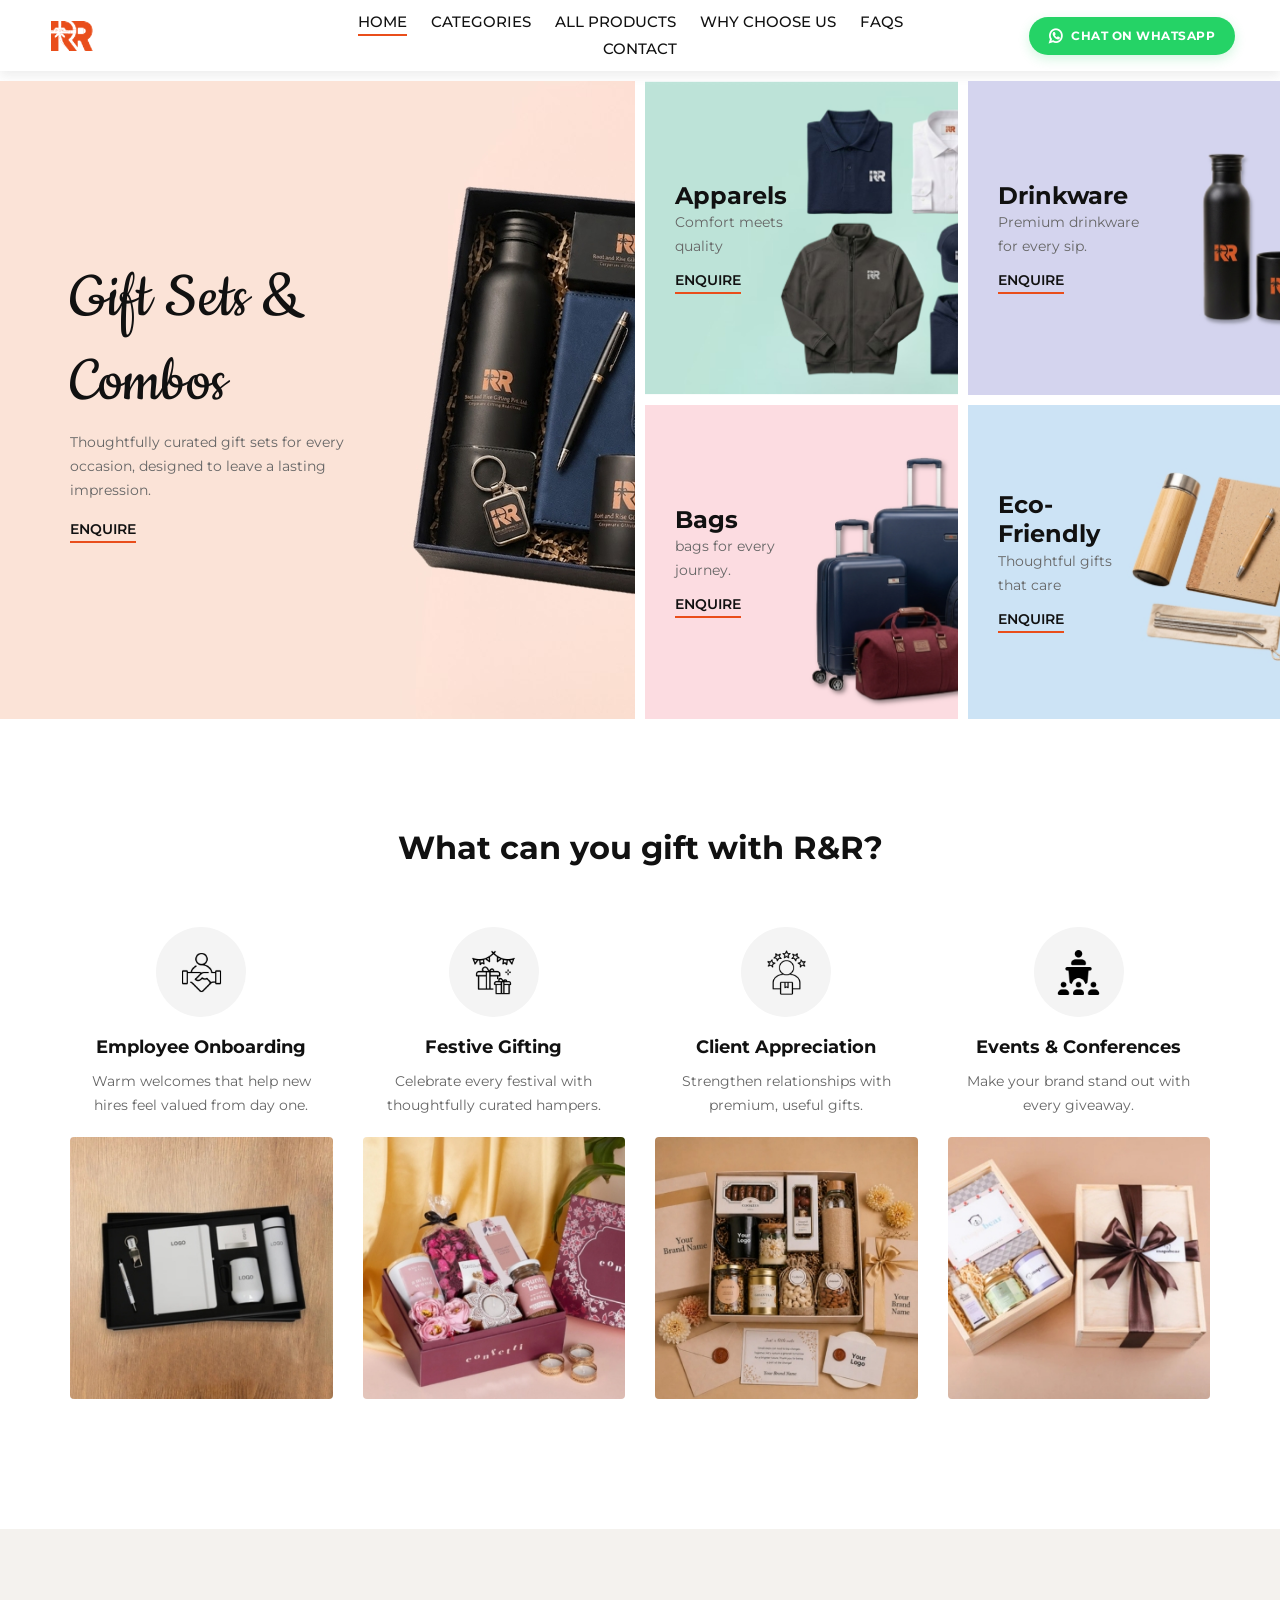
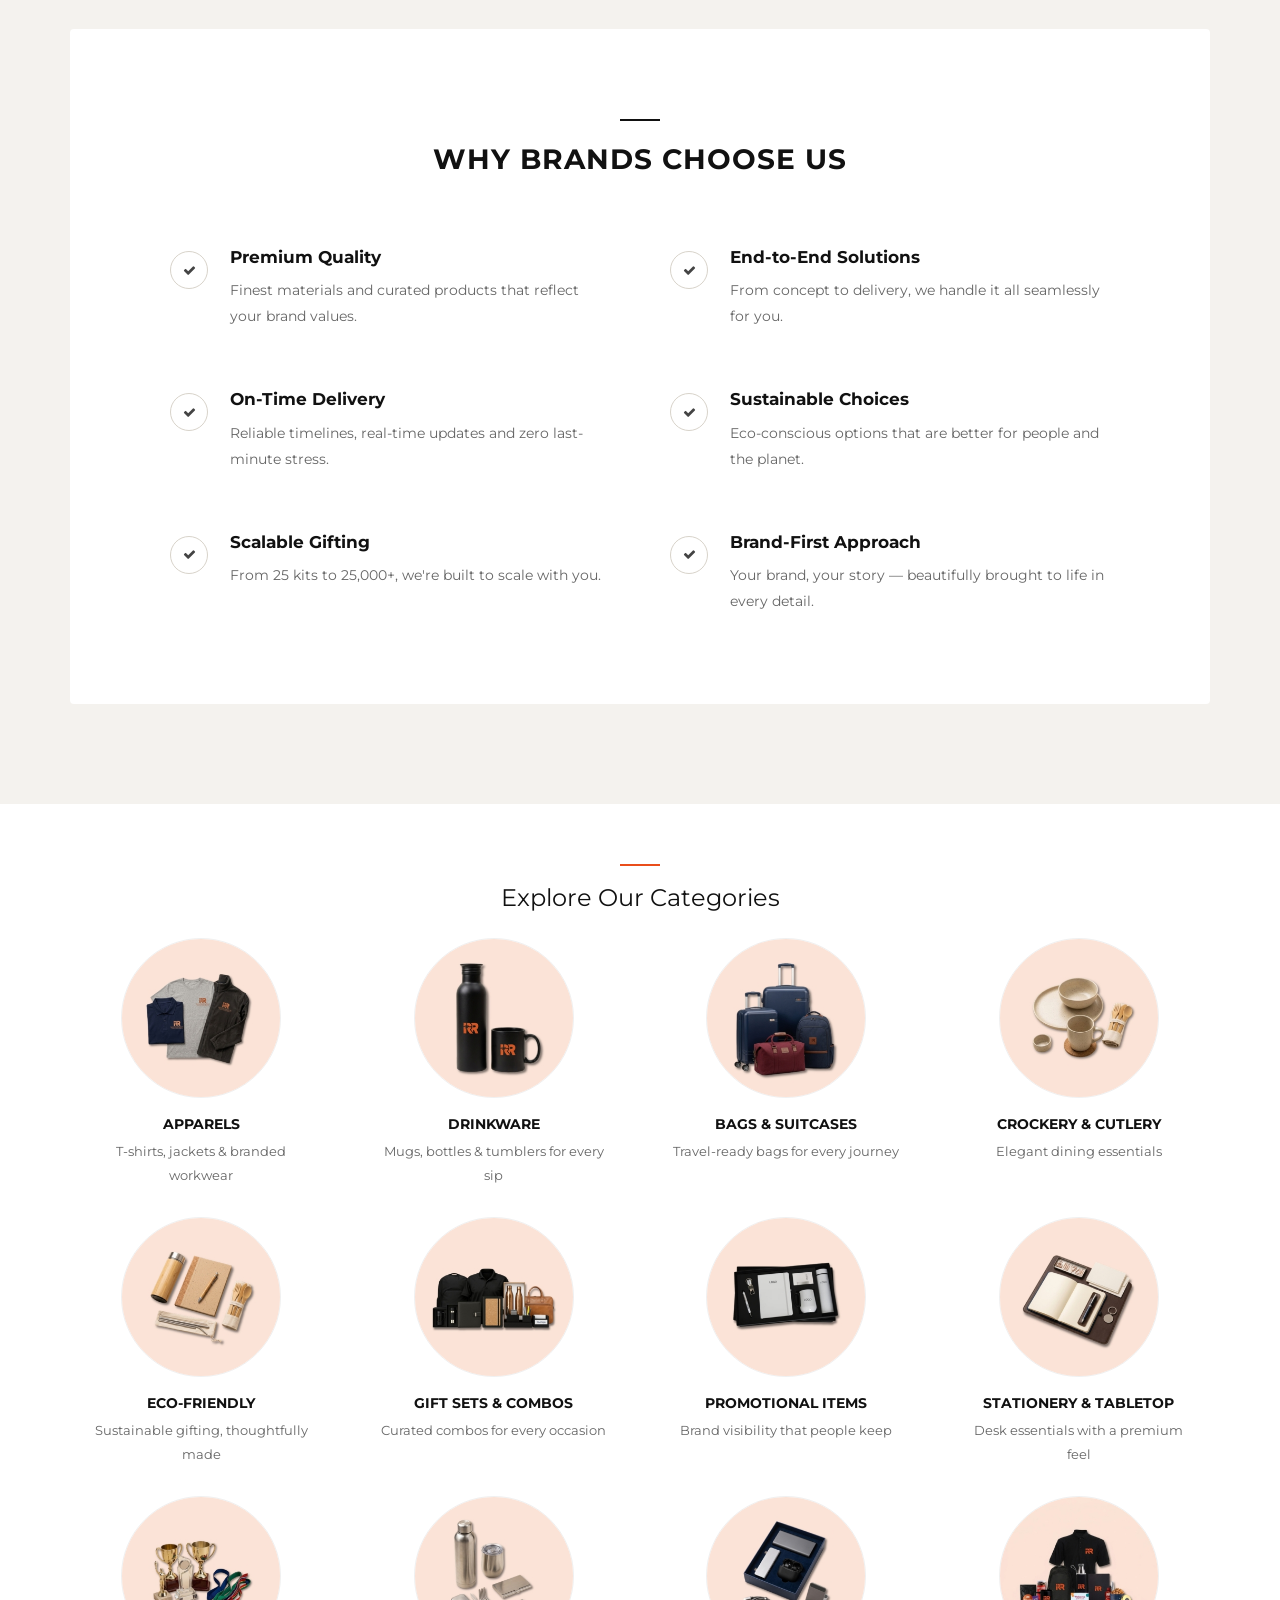
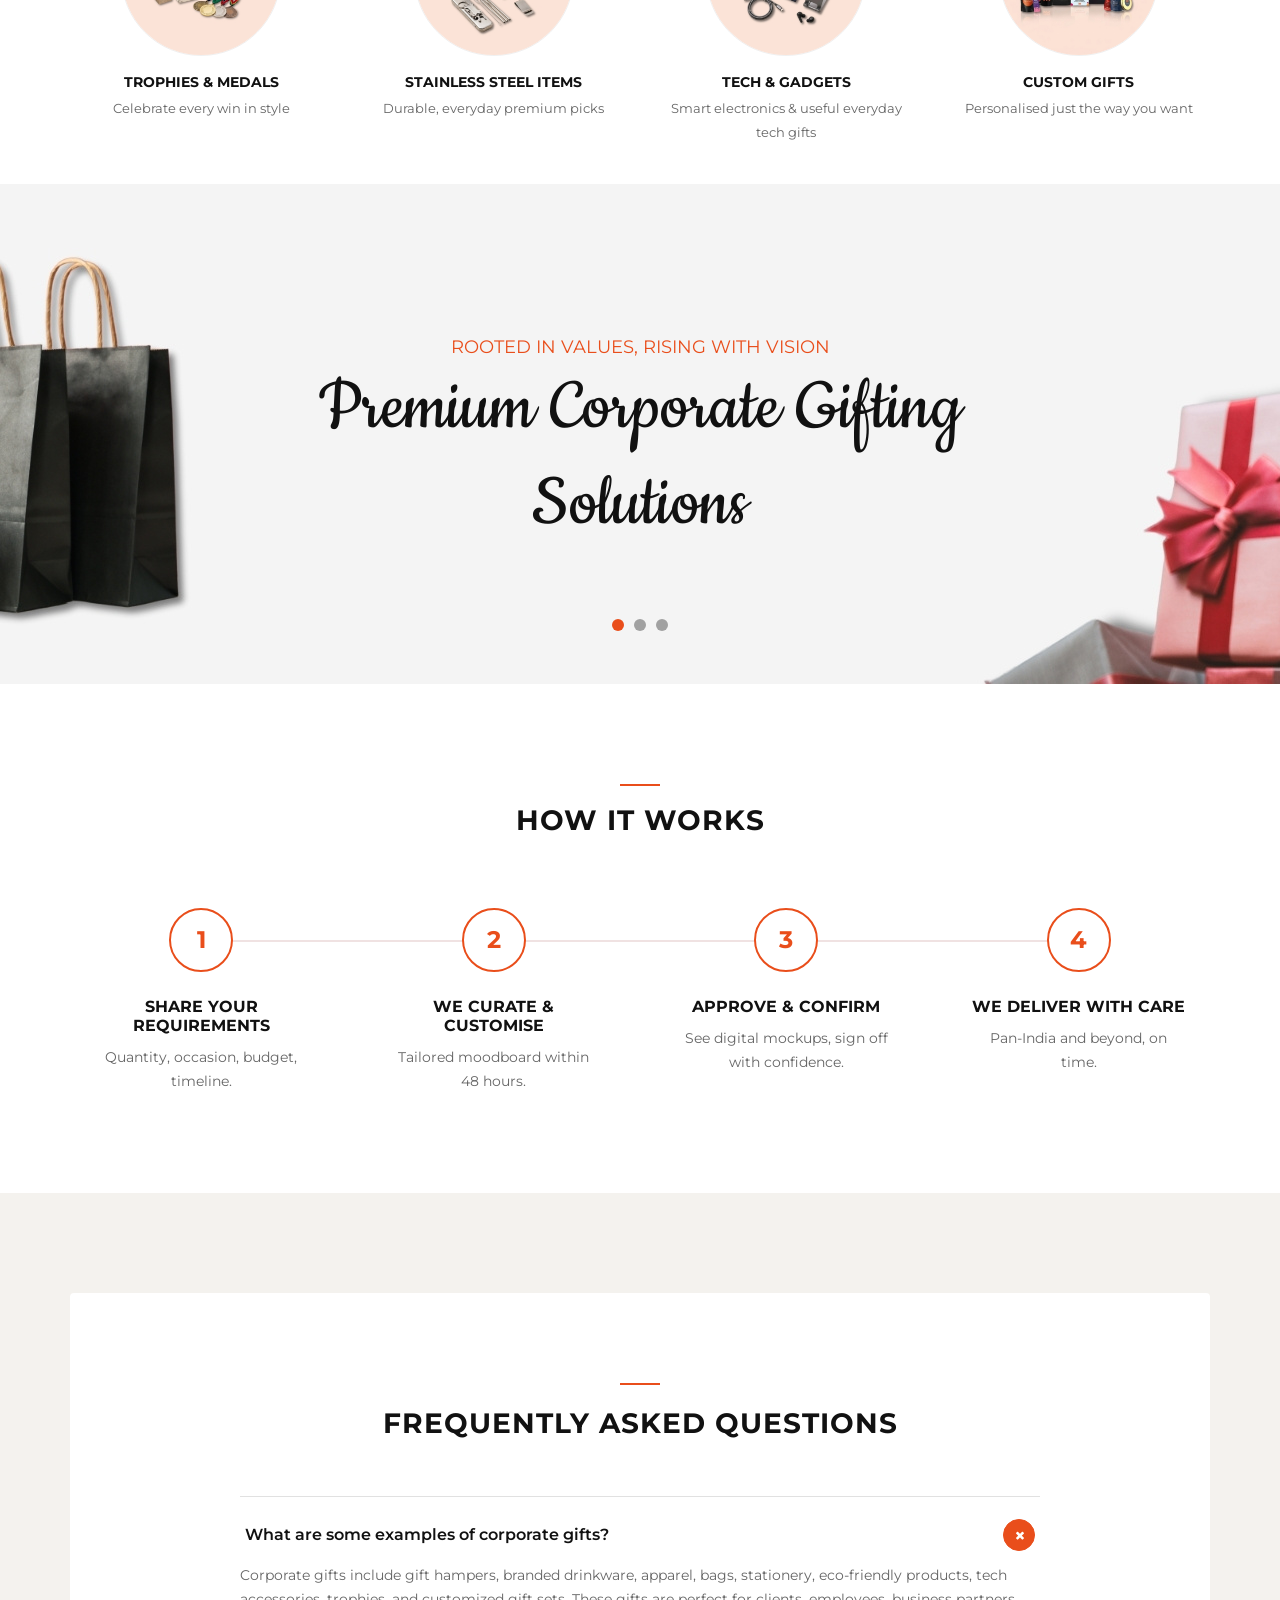
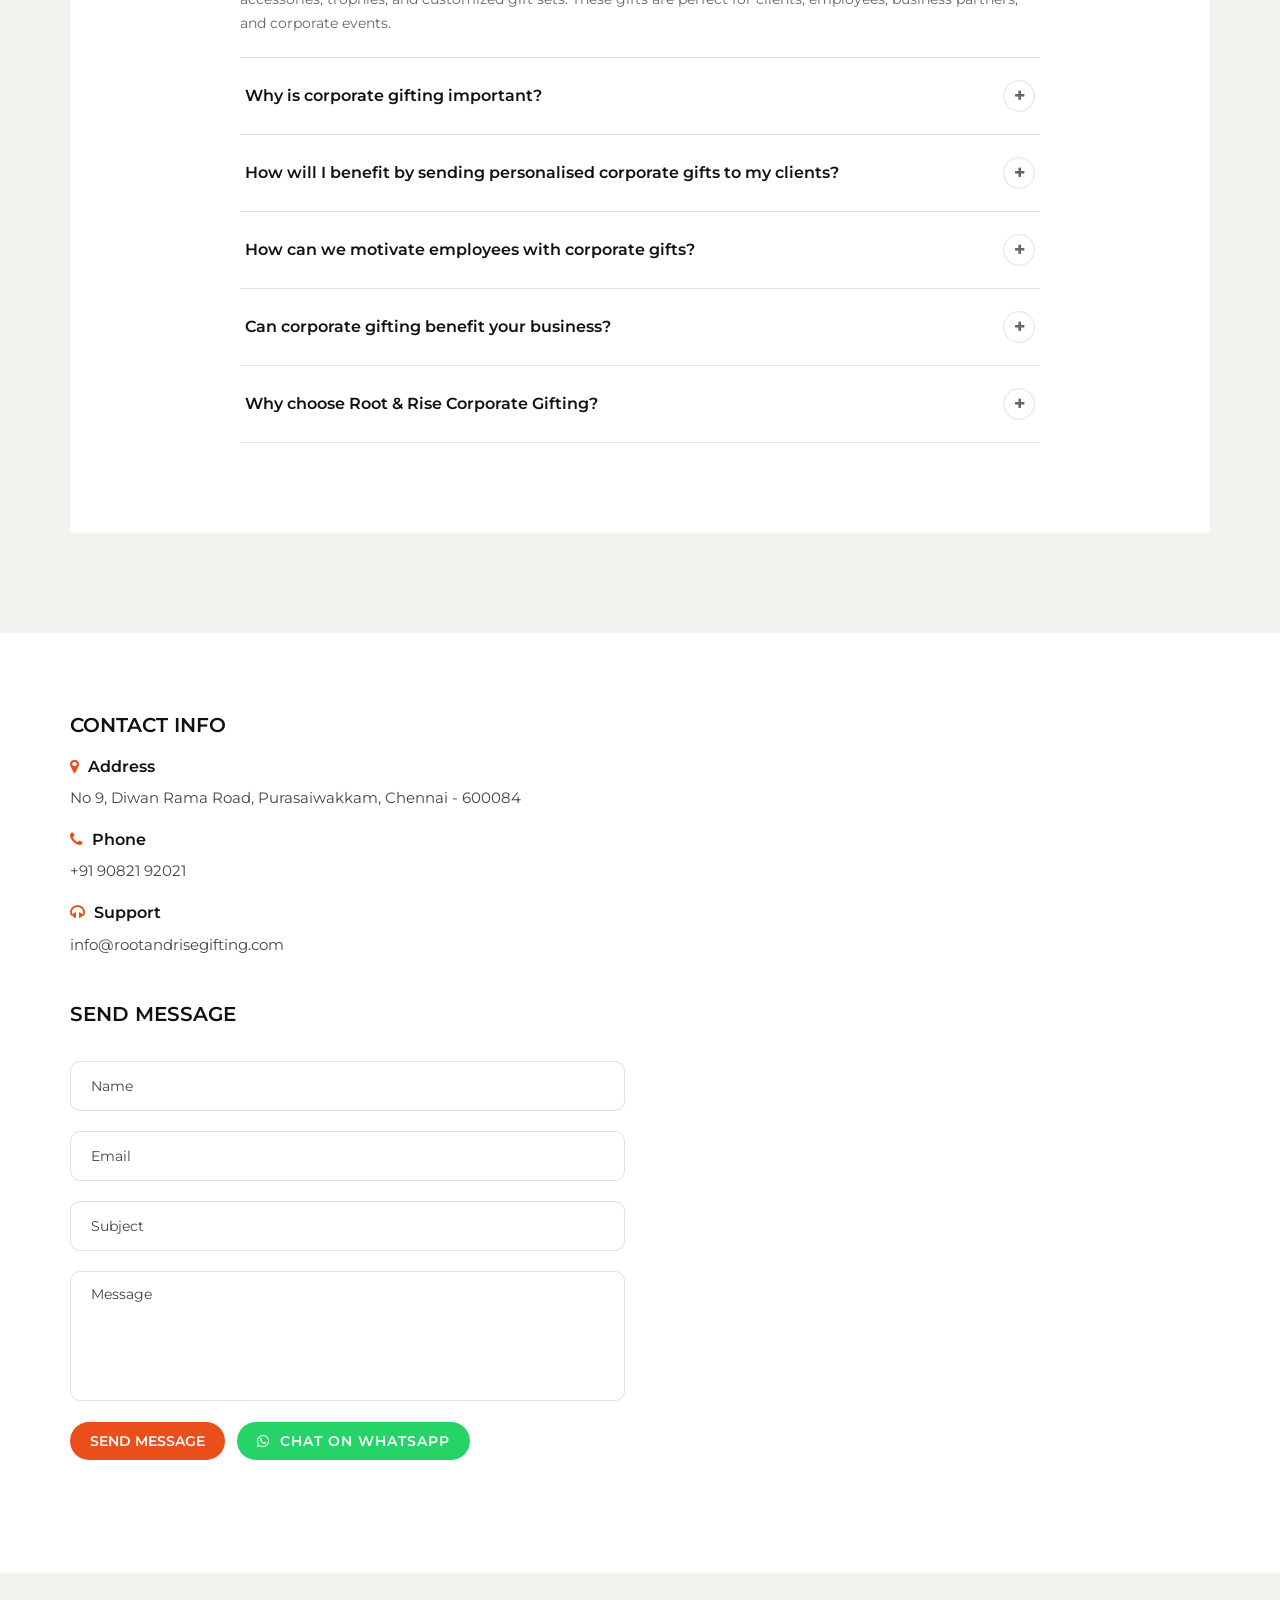
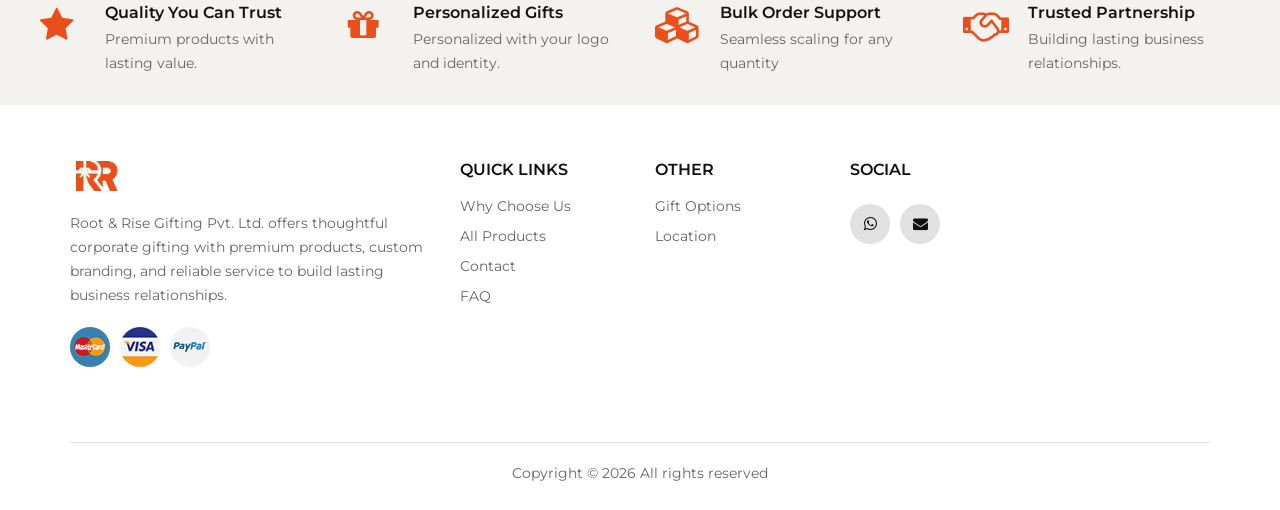
==== index.html @ a89e24e0 "Initialization" ====
<!DOCTYPE html>
<html lang="zxx">

<head>
    <meta charset="UTF-8">
    <meta name="description" content="Root & Rise Gifting offers premium corporate gifts in Chennai — custom apparel, drinkware, bags, gift sets, and eco-friendly gifting for employee onboarding, festive occasions, and client appreciation. Pan-India delivery.">
    <meta name="keywords" content="corporate gifting Chennai, corporate gifts India, custom branded gifts, employee onboarding kits, festive corporate hampers, bulk corporate gifts">
    <meta name="viewport" content="width=device-width, initial-scale=1.0">
    <meta http-equiv="X-UA-Compatible" content="ie=edge">
    <meta name="robots" content="index, follow">
    <link rel="canonical" href="https://www.rootandrisegifting.com/">
    <title>Root & Rise Gifting | Premium Corporate Gifting Solutions</title>

    <!-- Open Graph / Social sharing -->
    <meta property="og:title" content="Root & Rise Gifting | Premium Corporate Gifting Solutions">
    <meta property="og:description" content="Thoughtfully curated corporate gifts — apparel, drinkware, bags, gift sets & more. Rooted in Values, Rising With Vision.">
    <meta property="og:image" content="https://www.rootandrisegifting.com/img/banner/banner-1.jpg">
    <meta property="og:url" content="https://www.rootandrisegifting.com/">
    <meta property="og:type" content="website">

    <!-- Favicon -->
    <link rel="icon" href="/favicon.ico" sizes="any">
    <link rel="icon" type="image/png" sizes="32x32" href="img/favicon-32x32.png">
    <link rel="icon" type="image/png" sizes="16x16" href="img/favicon-16x16.png">
    <link rel="apple-touch-icon" sizes="180x180" href="img/apple-touch-icon.png">
    <link rel="icon" type="image/png" sizes="192x192" href="img/android-chrome-192x192.png">
    <link rel="icon" type="image/png" sizes="512x512" href="img/android-chrome-512x512.png">

    <!-- Google Font -->
    <link href="https://fonts.googleapis.com/css2?family=Cookie&display=swap" rel="stylesheet">
    <link href="https://fonts.googleapis.com/css2?family=Montserrat:wght@400;500;600;700;800;900&display=swap"
          rel="stylesheet">

    <!-- Css Styles -->
    <link rel="stylesheet" href="css/bootstrap.min.css" type="text/css">
    <link rel="stylesheet" href="css/font-awesome.min.css" type="text/css">
    <link rel="stylesheet" href="css/elegant-icons.css" type="text/css">
    <link rel="stylesheet" href="css/jquery-ui.min.css" type="text/css">
    <link rel="stylesheet" href="css/magnific-popup.css" type="text/css">
    <link rel="stylesheet" href="css/owl.carousel.min.css" type="text/css">
    <link rel="stylesheet" href="css/slicknav.min.css" type="text/css">
    <link rel="stylesheet" href="css/style.css" type="text/css">
</head>

<body>
    <!-- Page Preloder -->
    <div id="preloder">
        <div class="loader"></div>
    </div>

    <!-- Offcanvas Menu Begin -->
    <div class="offcanvas-menu-overlay"></div>
    <div class="offcanvas-menu-wrapper">
        <div class="offcanvas__close">+</div>
        <div class="offcanvas__logo">
            <a href="./index.html"><img src="img/logo.png" alt=""></a>
        </div>
        <div id="mobile-menu-wrap"></div>
    </div>
    <!-- Offcanvas Menu End -->
    <!-- Header Section Begin -->
    <header class="header">
        <div class="container-fluid">
            <!-- Added align-items-center to keep logo, menu, and button vertically balanced -->
            <div class="row align-items-center">

                <!-- 1. Logo Column -->
                <div class="col-xl-3 col-lg-2 col-md-4 col-6">
                    <div class="header__logo" style="padding: 20px 0;">
                        <a href="./index.html"><img src="img/logo.png" alt="Root & Rise Logo"></a>
                    </div>
                </div>

                <!-- 2. Navigation Menu Column -->
                <div class="col-xl-6 col-lg-7 d-none d-lg-block">
                    <nav class="header__menu" style="padding: 0; text-align: center;">
                        <ul>
                            <li class="active"><a href="./index.html">Home</a></li>
                            <li><a href="#categories">Categories</a></li>
                            <li><a href="./Products.html">All Products</a></li>
                            <li><a href="#why-choose">Why Choose Us</a></li>
                            <li><a href="#faq">FAQs</a></li>
                            <li><a href="#contact">Contact</a></li>
                        </ul>
                    </nav>
                </div>

                <!-- 3. WhatsApp Action Column (Hidden on mobile grid, managed by mobile framework styles) -->
                <div class="col-xl-3 col-lg-3 col-md-8 col-6 text-right d-none d-sm-block">
                    <div class="header__right__action">
                        <a href="https://wa.me/919082192021" target="_blank" class="header-wa-btn">
                            <i class="fa fa-whatsapp"></i> Chat on WhatsApp
                        </a>
                    </div>
                </div>

            </div>

            <!-- Mobile Menu Trigger Icon Toggle -->
            <div class="canvas__open" role="button" aria-label="Open menu" tabindex="0">
                <i class="fa fa-bars"></i>
            </div>
        </div>
    </header>
    <!-- Header Section End -->
    <!-- Categories Section Begin -->
    <section class="categories">
        <div class="container-fluid">
            <div class="row">
                <div class="col-lg-6 p-0">
                    <div class="categories__item categories__large__item set-bg"
                         data-setbg="img/categories/category-1.jpg">
                        <div class="categories__text">
                            <h1>Gift Sets & Combos</h1>
                            <p>Thoughtfully curated gift sets for every occasion, designed to leave a lasting impression.</p>
                            <a href="#contact">Enquire</a>
                        </div>
                    </div>
                </div>
                <div class="col-lg-6">
                    <div class="row">
                        <div class="col-lg-6 col-md-6 col-sm-6 p-0">
                            <div class="categories__item set-bg" data-setbg="img/categories/category-2.jpg">
                                <div class="categories__text">
                                    <h4>Apparels</h4>
                                    <p>Comfort meets quality</p>
                                    <a href="#contact">Enquire</a>
                                </div>
                            </div>
                        </div>
                        <div class="col-lg-6 col-md-6 col-sm-6 p-0">
                            <div class="categories__item set-bg" data-setbg="img/categories/category-3.jpg">
                                <div class="categories__text">
                                    <h4>Drinkware</h4>
                                    <p>Premium drinkware for every sip.</p>
                                    <a href="#contact">Enquire</a>
                                </div>
                            </div>
                        </div>
                        <div class="col-lg-6 col-md-6 col-sm-6 p-0">
                            <div class="categories__item set-bg" data-setbg="img/categories/category-4.jpg">
                                <div class="categories__text">
                                    <h4>Bags</h4>
                                    <p>bags for every journey.</p>
                                    <a href="#contact">Enquire</a>
                                </div>
                            </div>
                        </div>
                        <div class="col-lg-6 col-md-6 col-sm-6 p-0">
                            <div class="categories__item set-bg" data-setbg="img/categories/category-5.jpg">
                                <div class="categories__text">
                                    <h4>Eco-Friendly</h4>
                                    <p>Thoughtful gifts that care</p>
                                    <a href="#contact">Enquire</a>
                                </div>
                            </div>
                        </div>
                    </div>
                </div>
            </div>
        </div>
    </section>
    <!-- Categories Section End -->
    <!-- Gift Options Section Begin -->
    <section class="gift-options spad" id="gift-option">
        <div class="container">
            <div class="row">
                <div class="col-lg-12 text-center">
                    <div class="section-title-center">
                        <h2>What can you gift with R&R?</h2>
                    </div>
                </div>
            </div>
            <div class="row">
                <div class="col-lg-3 col-md-6 col-sm-6">
                    <div class="gift-options__item">
                        <div class="gift-options__icon">
                            <img src="img/icons/onboarding.png" alt="">
                        </div>
                        <h5>Employee Onboarding</h5>
                        <p>Warm welcomes that help new hires feel valued from day one.</p>
                        <div class="gift-options__pic">
                            <img src="img/gift-options/onboarding.jpg" alt="">
                        </div>
                    </div>
                </div>
                <div class="col-lg-3 col-md-6 col-sm-6">
                    <div class="gift-options__item">
                        <div class="gift-options__icon">
                            <img src="img/icons/festive.png" alt="">
                        </div>
                        <h5>Festive Gifting</h5>
                        <p>Celebrate every festival with thoughtfully curated hampers.</p>
                        <div class="gift-options__pic">
                            <img src="img/gift-options/festive.jpg" alt="">
                        </div>
                    </div>
                </div>
                <div class="col-lg-3 col-md-6 col-sm-6">
                    <div class="gift-options__item">
                        <div class="gift-options__icon">
                            <img src="img/icons/client.png" alt="">
                        </div>
                        <h5>Client Appreciation</h5>
                        <p>Strengthen relationships with premium, useful gifts.</p>
                        <div class="gift-options__pic">
                            <img src="img/gift-options/client.jpg" alt="">
                        </div>
                    </div>
                </div>
                <div class="col-lg-3 col-md-6 col-sm-6">
                    <div class="gift-options__item">
                        <div class="gift-options__icon">
                            <img src="img/icons/events.png" alt="">
                        </div>
                        <h5>Events & Conferences</h5>
                        <p>Make your brand stand out with every giveaway.</p>
                        <div class="gift-options__pic">
                            <img src="img/gift-options/events.jpg" alt="">
                        </div>
                    </div>
                </div>
            </div>
        </div>
    </section>
    <!-- Gift Options Section End -->
    <!-- Why Choose Us Section Begin -->
    <section class="why-choose spad" id="why-choose">
        <div class="container">
            <div class="why-choose__card">
                <div class="why-choose__title">
                    <span class="why-choose__line"></span>
                    <h4>Why Brands Choose Us</h4>
                </div>
                <div class="row">
                    <div class="col-lg-6">
                        <div class="why-choose__item">
                            <span class="why-choose__check"><i class="fa fa-check"></i></span>
                            <div class="why-choose__text">
                                <h6>Premium Quality</h6>
                                <p>Finest materials and curated products that reflect your brand values.</p>
                            </div>
                        </div>
                        <div class="why-choose__item">
                            <span class="why-choose__check"><i class="fa fa-check"></i></span>
                            <div class="why-choose__text">
                                <h6>On-Time Delivery</h6>
                                <p>Reliable timelines, real-time updates and zero last-minute stress.</p>
                            </div>
                        </div>
                        <div class="why-choose__item">
                            <span class="why-choose__check"><i class="fa fa-check"></i></span>
                            <div class="why-choose__text">
                                <h6>Scalable Gifting</h6>
                                <p>From 25 kits to 25,000+, we're built to scale with you.</p>
                            </div>
                        </div>
                    </div>
                    <div class="col-lg-6">
                        <div class="why-choose__item">
                            <span class="why-choose__check"><i class="fa fa-check"></i></span>
                            <div class="why-choose__text">
                                <h6>End-to-End Solutions</h6>
                                <p>From concept to delivery, we handle it all seamlessly for you.</p>
                            </div>
                        </div>
                        <div class="why-choose__item">
                            <span class="why-choose__check"><i class="fa fa-check"></i></span>
                            <div class="why-choose__text">
                                <h6>Sustainable Choices</h6>
                                <p>Eco-conscious options that are better for people and the planet.</p>
                            </div>
                        </div>
                        <div class="why-choose__item">
                            <span class="why-choose__check"><i class="fa fa-check"></i></span>
                            <div class="why-choose__text">
                                <h6>Brand-First Approach</h6>
                                <p>Your brand, your story — beautifully brought to life in every detail.</p>
                            </div>
                        </div>
                    </div>
                </div>
            </div>
        </div>
    </section>
    <!-- Why Choose Us Section End -->
    <!-- Product Categories Section Begin -->
    <section class="product-categories spad" id="categories">
        <div class="container">
            <div class="row">
                <div class="col-lg-12 text-center">
                    <div class="section-title-center">
                        <span class="how-it-works__line"></span>
                        <h4>Explore Our Categories</h4>
                    </div>
                </div>
            </div>
            <div class="row">
                <div class="col-lg-3 col-md-4 col-sm-6">
                    <a href="./Products.html?filter=apparel" class="product-categories__link">
                        <div class="product-categories__item">
                            <div class="product-categories__pic">
                                <img src="img/categories/apparels.jpg" alt="Apparels">
                            </div>
                            <h6>Apparels</h6>
                            <p>T-shirts, jackets & branded workwear</p>
                        </div>
                    </a>
                </div>
                <div class="col-lg-3 col-md-4 col-sm-6">
                    <a href="./Products.html?filter=drinkware" class="product-categories__link">
                        <div class="product-categories__item">
                            <div class="product-categories__pic">
                                <img src="img/categories/drinkware.jpg" alt="Drinkware">
                            </div>
                            <h6>Drinkware</h6>
                            <p>Mugs, bottles & tumblers for every sip</p>
                        </div>
                    </a>
                </div>
                <div class="col-lg-3 col-md-4 col-sm-6">
                    <a href="./Products.html?filter=bags" class="product-categories__link">
                        <div class="product-categories__item">
                            <div class="product-categories__pic">
                                <img src="img/categories/bags.jpg" alt="Bags & Suitcases">
                            </div>
                            <h6>Bags & Suitcases</h6>
                            <p>Travel-ready bags for every journey</p>
                        </div>
                    </a>
                </div>
                <div class="col-lg-3 col-md-4 col-sm-6">
                    <a href="./Products.html?filter=crockery" class="product-categories__link">
                        <div class="product-categories__item">
                            <div class="product-categories__pic">
                                <img src="img/categories/crockery.jpg" alt="Crockery & Cutlery">
                            </div>
                            <h6>Crockery & Cutlery</h6>
                            <p>Elegant dining essentials</p>
                        </div>
                    </a>
                </div>
                <div class="col-lg-3 col-md-4 col-sm-6">
                    <a href="./Products.html?filter=eco" class="product-categories__link">
                        <div class="product-categories__item">
                            <div class="product-categories__pic">
                                <img src="img/categories/eco-friendly.jpg" alt="Eco-Friendly">
                            </div>
                            <h6>Eco-Friendly</h6>
                            <p>Sustainable gifting, thoughtfully made</p>
                        </div>
                    </a>
                </div>
                <div class="col-lg-3 col-md-4 col-sm-6">
                    <a href="./Products.html?filter=giftsets" class="product-categories__link">
                        <div class="product-categories__item">
                            <div class="product-categories__pic">
                                <img src="img/categories/gift-sets.jpg" alt="Gift Sets & Combos">
                            </div>
                            <h6>Gift Sets & Combos</h6>
                            <p>Curated combos for every occasion</p>
                        </div>
                    </a>
                </div>
                <div class="col-lg-3 col-md-4 col-sm-6">
                    <a href="./Products.html?filter=promotional" class="product-categories__link">
                        <div class="product-categories__item">
                            <div class="product-categories__pic">
                                <img src="img/categories/promotional.jpg" alt="Promotional Items">
                            </div>
                            <h6>Promotional Items</h6>
                            <p>Brand visibility that people keep</p>
                        </div>
                    </a>
                </div>
                <div class="col-lg-3 col-md-4 col-sm-6">
                    <a href="./Products.html?filter=book-file" class="product-categories__link">
                        <div class="product-categories__item">
                            <div class="product-categories__pic">
                                <img src="img/categories/stationery.jpg" alt="Stationery & Tabletop">
                            </div>
                            <h6>Stationery & Tabletop</h6>
                            <p>Desk essentials with a premium feel</p>
                        </div>
                    </a>
                </div>
                <div class="col-lg-3 col-md-4 col-sm-6">
                    <a href="./Products.html?filter=trophies" class="product-categories__link">
                        <div class="product-categories__item">
                            <div class="product-categories__pic">
                                <img src="img/categories/trophies.jpg" alt="Trophies & Medals">
                            </div>
                            <h6>Trophies & Medals</h6>
                            <p>Celebrate every win in style</p>
                        </div>
                    </a>
                </div>
                <div class="col-lg-3 col-md-4 col-sm-6">
                    <a href="./Products.html?filter=steel" class="product-categories__link">
                        <div class="product-categories__item">
                            <div class="product-categories__pic">
                                <img src="img/categories/steel.jpg" alt="Stainless Steel Items">
                            </div>
                            <h6>Stainless Steel Items</h6>
                            <p>Durable, everyday premium picks</p>
                        </div>
                    </a>
                </div>
                <div class="col-lg-3 col-md-4 col-sm-6">
                    <a href="./Products.html?filter=tech" class="product-categories__link">
                        <div class="product-categories__item">
                            <div class="product-categories__pic">
                                <img src="img/categories/gadgets.jpg" alt="Tech & Gadgets">
                            </div>
                            <h6>Tech & Gadgets</h6>
                            <p>Smart electronics & useful everyday tech gifts</p>
                        </div>
                    </a>
                </div>
                <div class="col-lg-3 col-md-4 col-sm-6">
                    <a href="./Products.html" class="product-categories__link">
                        <div class="product-categories__item">
                            <div class="product-categories__pic">
                                <img src="img/categories/custom.jpg" alt="Custom Gifts">
                            </div>
                            <h6>Custom Gifts</h6>
                            <p>Personalised just the way you want</p>
                        </div>
                    </a>
                </div>
            </div>
        </div>
    </section>
    <!-- Product Categories Section End -->
    <!-- Banner Section Begin -->
    <section class="banner set-bg" data-setbg="img/banner/banner-1.jpg">
        <div class="container">
            <div class="row">
                <div class="col-xl-7 col-lg-8 m-auto">
                    <div class="banner__slider owl-carousel">
                        <div class="banner__item">
                            <div class="banner__text">
                                <span>Rooted in Values, Rising With Vision</span>
                                <h1>Premium Corporate Gifting Solutions</h1>

                            </div>
                        </div>
                        <div class="banner__item">
                            <div class="banner__text">
                                <span>Thoughtful Gifts. Lasting Impressions.</span>
                                <h1>Curated Gifts for Clients & Teams</h1>

                            </div>
                        </div>
                        <div class="banner__item">
                            <div class="banner__text">
                                <span>Personalised for Your Brand</span>
                                <h1>Custom Gifts That Speak Your Identity</h1>

                            </div>
                        </div>
                    </div>
                </div>
            </div>
        </div>
    </section>
    <!-- Banner Section End -->
    <!-- How It Works Section Begin -->
    <section class="how-it-works spad">
        <div class="container">
            <div class="row">
                <div class="col-lg-12 text-center">
                    <div class="section-title-center">
                        <span class="how-it-works__line"></span>
                        <h4>How It Works</h4>
                    </div>
                </div>
            </div>
            <div class="row how-it-works__row">
                <div class="col-lg-3 col-md-6 col-sm-6">
                    <div class="how-it-works__item">
                        <div class="how-it-works__number">1</div>
                        <h6>Share your requirements</h6>
                        <p>Quantity, occasion, budget, timeline.</p>
                    </div>
                </div>
                <div class="col-lg-3 col-md-6 col-sm-6">
                    <div class="how-it-works__item">
                        <div class="how-it-works__number">2</div>
                        <h6>We curate & customise</h6>
                        <p>Tailored moodboard within 48 hours.</p>
                    </div>
                </div>
                <div class="col-lg-3 col-md-6 col-sm-6">
                    <div class="how-it-works__item">
                        <div class="how-it-works__number">3</div>
                        <h6>Approve & confirm</h6>
                        <p>See digital mockups, sign off with confidence.</p>
                    </div>
                </div>
                <div class="col-lg-3 col-md-6 col-sm-6">
                    <div class="how-it-works__item">
                        <div class="how-it-works__number">4</div>
                        <h6>We deliver with care</h6>
                        <p>Pan-India and beyond, on time.</p>
                    </div>
                </div>
            </div>
        </div>
    </section>
    <!-- How It Works Section End -->
    <!-- FAQ Section Begin -->
    <section class="faq spad" id="faq">
        <div class="container">
            <div class="faq__card">
                <div class="faq__title">
                    <span class="faq__line"></span>
                    <h4>Frequently Asked Questions</h4>
                </div>
                <div class="faq__accordion">
                    <div class="faq__item active">
                        <div class="faq__question">
                            <h6>What are some examples of corporate gifts?</h6>
                            <span class="faq__icon"><i class="fa fa-plus"></i></span>
                        </div>
                        <div class="faq__answer">
                            <p>Corporate gifts include gift hampers, branded drinkware, apparel, bags, stationery, eco-friendly products, tech accessories, trophies, and customized gift sets. These gifts are perfect for clients, employees, business partners, and corporate events.</p>
                        </div>
                    </div>
                    <div class="faq__item">
                        <div class="faq__question">
                            <h6>Why is corporate gifting important?</h6>
                            <span class="faq__icon"><i class="fa fa-plus"></i></span>
                        </div>
                        <div class="faq__answer">
                            <p>Corporate gifting is a thoughtful way to express appreciation, strengthen business relationships, and leave a lasting impression. It helps build trust, improve brand recognition, and celebrate important milestones.</p>
                        </div>
                    </div>
                    <div class="faq__item">
                        <div class="faq__question">
                            <h6>How will I benefit by sending personalised corporate gifts to my clients?</h6>
                            <span class="faq__icon"><i class="fa fa-plus"></i></span>
                        </div>
                        <div class="faq__answer">
                            <p>Personalised corporate gifts make clients feel valued while showcasing your brand in a meaningful way. They enhance customer loyalty, improve brand recall, and help create long-term business relationships.</p>
                        </div>
                    </div>
                    <div class="faq__item">
                        <div class="faq__question">
                            <h6>How can we motivate employees with corporate gifts?</h6>
                            <span class="faq__icon"><i class="fa fa-plus"></i></span>
                        </div>
                        <div class="faq__answer">
                            <p>Recognizing employees with thoughtful gifts boosts morale, encourages motivation, and creates a positive workplace culture. Whether celebrating achievements, work anniversaries, or festivals, meaningful gifts show genuine appreciation.</p>
                        </div>
                    </div>
                    <div class="faq__item">
                        <div class="faq__question">
                            <h6>Can corporate gifting benefit your business?</h6>
                            <span class="faq__icon"><i class="fa fa-plus"></i></span>
                        </div>
                        <div class="faq__answer">
                            <p>Yes. Corporate gifting helps strengthen client relationships, increase brand visibility, improve employee engagement, and create memorable experiences that contribute to long-term business growth.</p>
                        </div>
                    </div>
                    <div class="faq__item">
                        <div class="faq__question">
                            <h6>Why choose Root & Rise Corporate Gifting?</h6>
                            <span class="faq__icon"><i class="fa fa-plus"></i></span>
                        </div>
                        <div class="faq__answer">
                            <p>At Root and Rise Gifting Private Limited, we combine quality products, thoughtful curation, and personalized branding to create gifts that truly represent your business. Guided by our philosophy, "Rooted in Values, Rising With Vision," we deliver gifting solutions that help you build meaningful and lasting relationships.</p>
                        </div>
                    </div>
                </div>
            </div>
        </div>
    </section>
    <!-- FAQ Section End -->
    <!-- Contact Section Begin -->
    <section class="contact spad" id="contact">
        <div class="container">
            <div class="row">
                <div class="col-lg-6 col-md-6">
                    <div class="contact__content">
                        <div class="contact__address">
                            <h5>Contact info</h5>
                            <ul>
                                <li>
                                    <h6><i class="fa fa-map-marker"></i> Address</h6>
                                    <p><a href="https://maps.app.goo.gl/8VSu78QXhTKpas9A6" target="_blank" rel="noopener">No 9, Diwan Rama Road, Purasaiwakkam, Chennai - 600084</a></p>
                                </li>
                                <li>
                                    <h6><i class="fa fa-phone"></i> Phone</h6>
                                    <p><span><a href="tel:+919082192021">+91 90821 92021</a></span></p>
                                </li>
                                <li>
                                    <h6><i class="fa fa-headphones"></i> Support</h6>
                                    <p><a href="mailto:info@rootandrisegifting.com">info@rootandrisegifting.com</a></p>
                                </li>
                            </ul>
                        </div>
                        <div class="contact__form">
                            <h5>SEND MESSAGE</h5>
                            <form action="#">
                                <input type="text" id="rr_name" name="name" placeholder="Name">
                                <input type="text" id="rr_email" name="email" placeholder="Email">
                                <input type="text" id="rr_subject" name="subject" placeholder="Subject">
                                <textarea id="rr_message" name="message" placeholder="Message"></textarea>

                                <div class="rr-contact-btn-row">
                                    <button type="submit" class="site-btn" id="rrSendMessage">
                                        Send Message
                                    </button>

                                    <!-- NOTE: change data-whatsapp-number if you ever need a different number -->
                                    <button class="whatsapp-btn" type="button" id="rrWhatsApp"
                                            data-whatsapp-number="919082192021" aria-label="Chat on Whatsapp">
                                        <i class="fa fa-whatsapp"></i> Chat on WhatsApp
                                    </button>
                                </div>

                                <!-- Fallback/SEO: shown only if JS is disabled -->
                                <a id="rrWaFallback" class="d-none" href="https://wa.me/919082192021?text=Hello%20Root%20%26%20Rise%20Gifting"
                                   target="_blank" rel="noopener noreferrer">Open WhatsApp</a>
                            </form>
                        </div>
                    </div>
                </div>
                <div class="col-lg-6 col-md-6">
                    <div class="contact__map">
                        <iframe src="https://www.google.com/maps/embed?pb=!1m18!1m12!1m3!1d3886.2880026058397!2d80.2533322!3d13.080924999999999!2m3!1f0!2f0!3f0!3m2!1i1024!2i768!4f13.1!3m3!1m2!1s0x3a526707a4985eef%3A0x44600094eb83f1e0!2sRoot%20%26%20Rise%20Gifting%20Private%20Limited!5e0!3m2!1sen!2sin!4v1783150790430!5m2!1sen!2sin"
                                width="100%"
                                height="780"
                                style="border:0;"
                                allowfullscreen=""
                                loading="lazy"
                                referrerpolicy="strict-origin-when-cross-origin">
                        </iframe>
                    </div>
                </div>
            </div>
        </div>
    </section>
    <!-- Contact Section End -->
    <!-- Services Section Begin -->
    <section class="services spad">
        <div class="container-fluid services__container">
            <div class="row">
                <div class="col-lg-3 col-md-6 col-sm-6">
                    <div class="services__item">
                        <i class="fa fa-star"></i>
                        <h6>Quality You Can Trust</h6>
                        <p>Premium products with lasting value.</p>
                    </div>
                </div>
                <div class="col-lg-3 col-md-6 col-sm-6">
                    <div class="services__item">
                        <i class="fa fa-gift"></i>
                        <h6>Personalized Gifts</h6>
                        <p>Personalized with your logo and identity.</p>
                    </div>
                </div>
                <div class="col-lg-3 col-md-6 col-sm-6">
                    <div class="services__item">
                        <i class="fa fa-cubes"></i>
                        <h6>Bulk Order Support</h6>
                        <p>Seamless scaling for any quantity</p>
                    </div>
                </div>
                <div class="col-lg-3 col-md-6 col-sm-6">
                    <div class="services__item">
                        <i class="fa fa-handshake-o"></i>
                        <h6>Trusted Partnership</h6>
                        <p>Building lasting business relationships.</p>
                    </div>
                </div>
            </div>
        </div>
    </section>
    <!-- Services Section End -->
    <!-- Footer Section Begin -->
    <footer class="footer">
        <div class="container">
            <div class="row">
                <div class="col-lg-4 col-md-6 col-sm-7">
                    <div class="footer__about">
                        <div class="footer__logo">
                            <a href="./index.html"><img src="img/logo.png" alt=""></a>
                        </div>
                        <p>
                            Root & Rise Gifting Pvt. Ltd. offers thoughtful corporate gifting with premium products, custom branding, and reliable service to build lasting business relationships.
                        </p>
                        <div class="footer__payment">
                            <a><img src="img/payment/payment-1.png" alt=""></a>
                            <a><img src="img/payment/payment-2.png" alt=""></a>
                            <a><img src="img/payment/payment-3.png" alt=""></a>
                        </div>
                    </div>
                </div>
                <div class="col-lg-2 col-md-3 col-sm-5">
                    <div class="footer__widget">
                        <h6>Quick links</h6>
                        <ul>
                            <li><a href="#why-choose">Why Choose Us</a></li>
                            <li><a href="./Products.html">All Products</a></li>
                            <li><a href="#contact">Contact</a></li>
                            <li><a href="#faq">FAQ</a></li>
                        </ul>
                    </div>
                </div>
                <div class="col-lg-2 col-md-3 col-sm-4">
                    <div class="footer__widget">
                        <h6>Other</h6>
                        <ul>
                            <li><a href="#gift-option">Gift Options</a></li>
                            <li><a href="https://maps.app.goo.gl/8VSu78QXhTKpas9A6" target="_blank" rel="noopener">Location</a></li>
                        </ul>
                    </div>
                </div>
                <div class="col-lg-4 col-md-8 col-sm-8">
                    <div class="footer__newslatter">
                        <h6>SOCIAL</h6>
                        <div class="footer__social">
                            <a href="https://wa.me/919082192021" target="_blank" rel="noopener"><i class="fa fa-whatsapp"></i></a>
                            <a href="mailto:info@rootandrisegifting.com"><i class="fa fa-envelope"></i></a>
                        </div>
                    </div>
                </div>
            </div>
            <div class="row">
                <div class="col-lg-12">
                    <!-- Link back to Colorlib can't be removed. Template is licensed under CC BY 3.0. -->
                    <div class="footer__copyright__text">
                        <p>
                            Copyright &copy;
                            <script>document.write(new Date().getFullYear());</script> All rights reserved
                        </p>
                    </div>
                    <!-- Link back to Colorlib can't be removed. Template is licensed under CC BY 3.0. -->
                </div>
            </div>
        </div>
    </footer>
    <!-- Back to Top Button -->
    <a href="#" id="back-to-top" aria-label="Back to top">
        <i class="fa fa-angle-up"></i>
    </a>
    <!-- Js Plugins -->
    <script src="js/jquery-3.3.1.min.js"></script>
    <script src="js/bootstrap.min.js"></script>
    <script src="js/jquery.magnific-popup.min.js"></script>
    <script src="js/jquery-ui.min.js"></script>
    <script src="js/mixitup.min.js"></script>
    <script src="js/jquery.countdown.min.js"></script>
    <script src="js/jquery.slicknav.js"></script>
    <script src="js/owl.carousel.min.js"></script>
    <script src="js/jquery.nicescroll.min.js"></script>
    <script src="js/main.js"></script>

    <script>
        document.getElementById('rrSendMessage').addEventListener('click', function (e) {
            e.preventDefault(); // Stop form from refreshing the page

            const btn = this;
            const originalText = btn.innerText;
            btn.innerText = "Sending...";
            btn.disabled = true;

            const formData = new FormData();
            formData.append('name', document.getElementById('rr_name').value);
            formData.append('email', document.getElementById('rr_email').value);
            formData.append('subject', document.getElementById('rr_subject').value);
            formData.append('message', document.getElementById('rr_message').value);

            // TODO: paste your own Google Apps Script Web App URL here (can't reuse Brigade's — it posts to their sheet)
            fetch('https://script.google.com/macros/s/AKfycbzFh3NXJE-goV4zZ2SEfFnno2mB3GIuNgDt7chRs1uw8ImHnfzMmxA38YS7AxMYtOg/exec', {
                method: 'POST',
                body: new URLSearchParams(formData)
            })
                .then(res => res.text())
                .then(data => {
                    if (data === "Success") {
                        alert("Message sent successfully!");
                        btn.innerText = "Sent!";
                    } else {
                        alert("Error sending message.");
                        btn.innerText = originalText;
                        btn.disabled = false;
                    }
                })
                .catch(err => {
                    console.error(err);
                    alert("An error occurred.");
                    btn.innerText = originalText;
                    btn.disabled = false;
                });
        });
    </script>
    <script>
        (function () {
            const btn = document.getElementById('rrWhatsApp');
            const fallback = document.getElementById('rrWaFallback');

            if (!btn) return;

            // Hide fallback link when JS is active
            if (fallback) fallback.classList.add('d-none');

            btn.addEventListener('click', function () {
                const phone = btn.getAttribute('data-whatsapp-number') || '919082192021';

                const name = document.getElementById('rr_name')?.value.trim() || '';
                const email = document.getElementById('rr_email')?.value.trim() || '';
                const subject = document.getElementById('rr_subject')?.value.trim() || '';
                const message = document.getElementById('rr_message')?.value.trim() || '';

                let finalMessage = '';

                if (!message) {
                    finalMessage =
                        'Hi Root & Rise, I visited your website and I am interested in your corporate gifting services.';
                } else {
                    const lines = [];
                    if (name) lines.push(name);
                    if (email) lines.push(email);
                    if (subject) lines.push(subject);
                    lines.push(message);
                    lines.push('');
                    lines.push('---');
                    lines.push('Sent from website contact form');
                    finalMessage = lines.join('\n');
                }

                const text = encodeURIComponent(finalMessage);
                const url = `https://wa.me/${phone}?text=${text}`;

                window.open(url, '_blank', 'noopener,noreferrer');
            });
        })();
    </script>
</body>

</html>
---- css/elegant-icons.css ----
@font-face {
	font-family: 'ElegantIcons';
	src:url('../fonts/ElegantIcons.eot');
	src:url('../fonts/ElegantIcons.eot?#iefix') format('embedded-opentype'),
		url('../fonts/ElegantIcons.woff') format('woff'),
		url('../fonts/ElegantIcons.ttf') format('truetype'),
		url('../fonts/ElegantIcons.svg#ElegantIcons') format('svg');
	font-weight: normal;
	font-style: normal;
}

/* Use the following CSS code if you want to use data attributes for inserting your icons */
[data-icon]:before {
	font-family: 'ElegantIcons';
	content: attr(data-icon);
	speak: none;
	font-weight: normal;
	font-variant: normal;
	text-transform: none;
	line-height: 1;
	-webkit-font-smoothing: antialiased;
	-moz-osx-font-smoothing: grayscale;
}

/* Use the following CSS code if you want to have a class per icon */
/*
Instead of a list of all class selectors,
you can use the generic selector below, but it's slower:
[class*="your-class-prefix"] {
*/
.arrow_up, .arrow_down, .arrow_left, .arrow_right, .arrow_left-up, .arrow_right-up, .arrow_right-down, .arrow_left-down, .arrow-up-down, .arrow_up-down_alt, .arrow_left-right_alt, .arrow_left-right, .arrow_expand_alt2, .arrow_expand_alt, .arrow_condense, .arrow_expand, .arrow_move, .arrow_carrot-up, .arrow_carrot-down, .arrow_carrot-left, .arrow_carrot-right, .arrow_carrot-2up, .arrow_carrot-2down, .arrow_carrot-2left, .arrow_carrot-2right, .arrow_carrot-up_alt2, .arrow_carrot-down_alt2, .arrow_carrot-left_alt2, .arrow_carrot-right_alt2, .arrow_carrot-2up_alt2, .arrow_carrot-2down_alt2, .arrow_carrot-2left_alt2, .arrow_carrot-2right_alt2, .arrow_triangle-up, .arrow_triangle-down, .arrow_triangle-left, .arrow_triangle-right, .arrow_triangle-up_alt2, .arrow_triangle-down_alt2, .arrow_triangle-left_alt2, .arrow_triangle-right_alt2, .arrow_back, .icon_minus-06, .icon_plus, .icon_close, .icon_check, .icon_minus_alt2, .icon_plus_alt2, .icon_close_alt2, .icon_check_alt2, .icon_zoom-out_alt, .icon_zoom-in_alt, .icon_search, .icon_box-empty, .icon_box-selected, .icon_minus-box, .icon_plus-box, .icon_box-checked, .icon_circle-empty, .icon_circle-slelected, .icon_stop_alt2, .icon_stop, .icon_pause_alt2, .icon_pause, .icon_menu, .icon_menu-square_alt2, .icon_menu-circle_alt2, .icon_ul, .icon_ol, .icon_adjust-horiz, .icon_adjust-vert, .icon_document_alt, .icon_documents_alt, .icon_pencil, .icon_pencil-edit_alt, .icon_pencil-edit, .icon_folder-alt, .icon_folder-open_alt, .icon_folder-add_alt, .icon_info_alt, .icon_error-oct_alt, .icon_error-circle_alt, .icon_error-triangle_alt, .icon_question_alt2, .icon_question, .icon_comment_alt, .icon_chat_alt, .icon_vol-mute_alt, .icon_volume-low_alt, .icon_volume-high_alt, .icon_quotations, .icon_quotations_alt2, .icon_clock_alt, .icon_lock_alt, .icon_lock-open_alt, .icon_key_alt, .icon_cloud_alt, .icon_cloud-upload_alt, .icon_cloud-download_alt, .icon_image, .icon_images, .icon_lightbulb_alt, .icon_gift_alt, .icon_house_alt, .icon_genius, .icon_mobile, .icon_tablet, .icon_laptop, .icon_desktop, .icon_camera_alt, .icon_mail_alt, .icon_cone_alt, .icon_ribbon_alt, .icon_bag_alt, .icon_creditcard, .icon_cart_alt, .icon_paperclip, .icon_tag_alt, .icon_tags_alt, .icon_trash_alt, .icon_cursor_alt, .icon_mic_alt, .icon_compass_alt, .icon_pin_alt, .icon_pushpin_alt, .icon_map_alt, .icon_drawer_alt, .icon_toolbox_alt, .icon_book_alt, .icon_calendar, .icon_film, .icon_table, .icon_contacts_alt, .icon_headphones, .icon_lifesaver, .icon_piechart, .icon_refresh, .icon_link_alt, .icon_link, .icon_loading, .icon_blocked, .icon_archive_alt, .icon_heart_alt, .icon_star_alt, .icon_star-half_alt, .icon_star, .icon_star-half, .icon_tools, .icon_tool, .icon_cog, .icon_cogs, .arrow_up_alt, .arrow_down_alt, .arrow_left_alt, .arrow_right_alt, .arrow_left-up_alt, .arrow_right-up_alt, .arrow_right-down_alt, .arrow_left-down_alt, .arrow_condense_alt, .arrow_expand_alt3, .arrow_carrot_up_alt, .arrow_carrot-down_alt, .arrow_carrot-left_alt, .arrow_carrot-right_alt, .arrow_carrot-2up_alt, .arrow_carrot-2dwnn_alt, .arrow_carrot-2left_alt, .arrow_carrot-2right_alt, .arrow_triangle-up_alt, .arrow_triangle-down_alt, .arrow_triangle-left_alt, .arrow_triangle-right_alt, .icon_minus_alt, .icon_plus_alt, .icon_close_alt, .icon_check_alt, .icon_zoom-out, .icon_zoom-in, .icon_stop_alt, .icon_menu-square_alt, .icon_menu-circle_alt, .icon_document, .icon_documents, .icon_pencil_alt, .icon_folder, .icon_folder-open, .icon_folder-add, .icon_folder_upload, .icon_folder_download, .icon_info, .icon_error-circle, .icon_error-oct, .icon_error-triangle, .icon_question_alt, .icon_comment, .icon_chat, .icon_vol-mute, .icon_volume-low, .icon_volume-high, .icon_quotations_alt, .icon_clock, .icon_lock, .icon_lock-open, .icon_key, .icon_cloud, .icon_cloud-upload, .icon_cloud-download, .icon_lightbulb, .icon_gift, .icon_house, .icon_camera, .icon_mail, .icon_cone, .icon_ribbon, .icon_bag, .icon_cart, .icon_tag, .icon_tags, .icon_trash, .icon_cursor, .icon_mic, .icon_compass, .icon_pin, .icon_pushpin, .icon_map, .icon_drawer, .icon_toolbox, .icon_book, .icon_contacts, .icon_archive, .icon_heart, .icon_profile, .icon_group, .icon_grid-2x2, .icon_grid-3x3, .icon_music, .icon_pause_alt, .icon_phone, .icon_upload, .icon_download, .social_facebook, .social_twitter, .social_pinterest, .social_googleplus, .social_tumblr, .social_tumbleupon, .social_wordpress, .social_instagram, .social_dribbble, .social_vimeo, .social_linkedin, .social_rss, .social_deviantart, .social_share, .social_myspace, .social_skype, .social_youtube, .social_picassa, .social_googledrive, .social_flickr, .social_blogger, .social_spotify, .social_delicious, .social_facebook_circle, .social_twitter_circle, .social_pinterest_circle, .social_googleplus_circle, .social_tumblr_circle, .social_stumbleupon_circle, .social_wordpress_circle, .social_instagram_circle, .social_dribbble_circle, .social_vimeo_circle, .social_linkedin_circle, .social_rss_circle, .social_deviantart_circle, .social_share_circle, .social_myspace_circle, .social_skype_circle, .social_youtube_circle, .social_picassa_circle, .social_googledrive_alt2, .social_flickr_circle, .social_blogger_circle, .social_spotify_circle, .social_delicious_circle, .social_facebook_square, .social_twitter_square, .social_pinterest_square, .social_googleplus_square, .social_tumblr_square, .social_stumbleupon_square, .social_wordpress_square, .social_instagram_square, .social_dribbble_square, .social_vimeo_square, .social_linkedin_square, .social_rss_square, .social_deviantart_square, .social_share_square, .social_myspace_square, .social_skype_square, .social_youtube_square, .social_picassa_square, .social_googledrive_square, .social_flickr_square, .social_blogger_square, .social_spotify_square, .social_delicious_square, .icon_printer, .icon_calulator, .icon_building, .icon_floppy, .icon_drive, .icon_search-2, .icon_id, .icon_id-2, .icon_puzzle, .icon_like, .icon_dislike, .icon_mug, .icon_currency, .icon_wallet, .icon_pens, .icon_easel, .icon_flowchart, .icon_datareport, .icon_briefcase, .icon_shield, .icon_percent, .icon_globe, .icon_globe-2, .icon_target, .icon_hourglass, .icon_balance, .icon_rook, .icon_printer-alt, .icon_calculator_alt, .icon_building_alt, .icon_floppy_alt, .icon_drive_alt, .icon_search_alt, .icon_id_alt, .icon_id-2_alt, .icon_puzzle_alt, .icon_like_alt, .icon_dislike_alt, .icon_mug_alt, .icon_currency_alt, .icon_wallet_alt, .icon_pens_alt, .icon_easel_alt, .icon_flowchart_alt, .icon_datareport_alt, .icon_briefcase_alt, .icon_shield_alt, .icon_percent_alt, .icon_globe_alt, .icon_clipboard {
	font-family: 'ElegantIcons';
	speak: none;
	font-style: normal;
	font-weight: normal;
	font-variant: normal;
	text-transform: none;
	line-height: 1;
	-webkit-font-smoothing: antialiased;
}
.arrow_up:before {
	content: "\21";
}
.arrow_down:before {
	content: "\22";
}
.arrow_left:before {
	content: "\23";
}
.arrow_right:before {
	content: "\24";
}
.arrow_left-up:before {
	content: "\25";
}
.arrow_right-up:before {
	content: "\26";
}
.arrow_right-down:before {
	content: "\27";
}
.arrow_left-down:before {
	content: "\28";
}
.arrow-up-down:before {
	content: "\29";
}
.arrow_up-down_alt:before {
	content: "\2a";
}
.arrow_left-right_alt:before {
	content: "\2b";
}
.arrow_left-right:before {
	content: "\2c";
}
.arrow_expand_alt2:before {
	content: "\2d";
}
.arrow_expand_alt:before {
	content: "\2e";
}
.arrow_condense:before {
	content: "\2f";
}
.arrow_expand:before {
	content: "\30";
}
.arrow_move:before {
	content: "\31";
}
.arrow_carrot-up:before {
	content: "\32";
}
.arrow_carrot-down:before {
	content: "\33";
}
.arrow_carrot-left:before {
	content: "\34";
}
.arrow_carrot-right:before {
	content: "\35";
}
.arrow_carrot-2up:before {
	content: "\36";
}
.arrow_carrot-2down:before {
	content: "\37";
}
.arrow_carrot-2left:before {
	content: "\38";
}
.arrow_carrot-2right:before {
	content: "\39";
}
.arrow_carrot-up_alt2:before {
	content: "\3a";
}
.arrow_carrot-down_alt2:before {
	content: "\3b";
}
.arrow_carrot-left_alt2:before {
	content: "\3c";
}
.arrow_carrot-right_alt2:before {
	content: "\3d";
}
.arrow_carrot-2up_alt2:before {
	content: "\3e";
}
.arrow_carrot-2down_alt2:before {
	content: "\3f";
}
.arrow_carrot-2left_alt2:before {
	content: "\40";
}
.arrow_carrot-2right_alt2:before {
	content: "\41";
}
.arrow_triangle-up:before {
	content: "\42";
}
.arrow_triangle-down:before {
	content: "\43";
}
.arrow_triangle-left:before {
	content: "\44";
}
.arrow_triangle-right:before {
	content: "\45";
}
.arrow_triangle-up_alt2:before {
	content: "\46";
}
.arrow_triangle-down_alt2:before {
	content: "\47";
}
.arrow_triangle-left_alt2:before {
	content: "\48";
}
.arrow_triangle-right_alt2:before {
	content: "\49";
}
.arrow_back:before {
	content: "\4a";
}
.icon_minus-06:before {
	content: "\4b";
}
.icon_plus:before {
	content: "\4c";
}
.icon_close:before {
	content: "\4d";
}
.icon_check:before {
	content: "\4e";
}
.icon_minus_alt2:before {
	content: "\4f";
}
.icon_plus_alt2:before {
	content: "\50";
}
.icon_close_alt2:before {
	content: "\51";
}
.icon_check_alt2:before {
	content: "\52";
}
.icon_zoom-out_alt:before {
	content: "\53";
}
.icon_zoom-in_alt:before {
	content: "\54";
}
.icon_search:before {
	content: "\55";
}
.icon_box-empty:before {
	content: "\56";
}
.icon_box-selected:before {
	content: "\57";
}
.icon_minus-box:before {
	content: "\58";
}
.icon_plus-box:before {
	content: "\59";
}
.icon_box-checked:before {
	content: "\5a";
}
.icon_circle-empty:before {
	content: "\5b";
}
.icon_circle-slelected:before {
	content: "\5c";
}
.icon_stop_alt2:before {
	content: "\5d";
}
.icon_stop:before {
	content: "\5e";
}
.icon_pause_alt2:before {
	content: "\5f";
}
.icon_pause:before {
	content: "\60";
}
.icon_menu:before {
	content: "\61";
}
.icon_menu-square_alt2:before {
	content: "\62";
}
.icon_menu-circle_alt2:before {
	content: "\63";
}
.icon_ul:before {
	content: "\64";
}
.icon_ol:before {
	content: "\65";
}
.icon_adjust-horiz:before {
	content: "\66";
}
.icon_adjust-vert:before {
	content: "\67";
}
.icon_document_alt:before {
	content: "\68";
}
.icon_documents_alt:before {
	content: "\69";
}
.icon_pencil:before {
	content: "\6a";
}
.icon_pencil-edit_alt:before {
	content: "\6b";
}
.icon_pencil-edit:before {
	content: "\6c";
}
.icon_folder-alt:before {
	content: "\6d";
}
.icon_folder-open_alt:before {
	content: "\6e";
}
.icon_folder-add_alt:before {
	content: "\6f";
}
.icon_info_alt:before {
	content: "\70";
}
.icon_error-oct_alt:before {
	content: "\71";
}
.icon_error-circle_alt:before {
	content: "\72";
}
.icon_error-triangle_alt:before {
	content: "\73";
}
.icon_question_alt2:before {
	content: "\74";
}
.icon_question:before {
	content: "\75";
}
.icon_comment_alt:before {
	content: "\76";
}
.icon_chat_alt:before {
	content: "\77";
}
.icon_vol-mute_alt:before {
	content: "\78";
}
.icon_volume-low_alt:before {
	content: "\79";
}
.icon_volume-high_alt:before {
	content: "\7a";
}
.icon_quotations:before {
	content: "\7b";
}
.icon_quotations_alt2:before {
	content: "\7c";
}
.icon_clock_alt:before {
	content: "\7d";
}
.icon_lock_alt:before {
	content: "\7e";
}
.icon_lock-open_alt:before {
	content: "\e000";
}
.icon_key_alt:before {
	content: "\e001";
}
.icon_cloud_alt:before {
	content: "\e002";
}
.icon_cloud-upload_alt:before {
	content: "\e003";
}
.icon_cloud-download_alt:before {
	content: "\e004";
}
.icon_image:before {
	content: "\e005";
}
.icon_images:before {
	content: "\e006";
}
.icon_lightbulb_alt:before {
	content: "\e007";
}
.icon_gift_alt:before {
	content: "\e008";
}
.icon_house_alt:before {
	content: "\e009";
}
.icon_genius:before {
	content: "\e00a";
}
.icon_mobile:before {
	content: "\e00b";
}
.icon_tablet:before {
	content: "\e00c";
}
.icon_laptop:before {
	content: "\e00d";
}
.icon_desktop:before {
	content: "\e00e";
}
.icon_camera_alt:before {
	content: "\e00f";
}
.icon_mail_alt:before {
	content: "\e010";
}
.icon_cone_alt:before {
	content: "\e011";
}
.icon_ribbon_alt:before {
	content: "\e012";
}
.icon_bag_alt:before {
	content: "\e013";
}
.icon_creditcard:before {
	content: "\e014";
}
.icon_cart_alt:before {
	content: "\e015";
}
.icon_paperclip:before {
	content: "\e016";
}
.icon_tag_alt:before {
	content: "\e017";
}
.icon_tags_alt:before {
	content: "\e018";
}
.icon_trash_alt:before {
	content: "\e019";
}
.icon_cursor_alt:before {
	content: "\e01a";
}
.icon_mic_alt:before {
	content: "\e01b";
}
.icon_compass_alt:before {
	content: "\e01c";
}
.icon_pin_alt:before {
	content: "\e01d";
}
.icon_pushpin_alt:before {
	content: "\e01e";
}
.icon_map_alt:before {
	content: "\e01f";
}
.icon_drawer_alt:before {
	content: "\e020";
}
.icon_toolbox_alt:before {
	content: "\e021";
}
.icon_book_alt:before {
	content: "\e022";
}
.icon_calendar:before {
	content: "\e023";
}
.icon_film:before {
	content: "\e024";
}
.icon_table:before {
	content: "\e025";
}
.icon_contacts_alt:before {
	content: "\e026";
}
.icon_headphones:before {
	content: "\e027";
}
.icon_lifesaver:before {
	content: "\e028";
}
.icon_piechart:before {
	content: "\e029";
}
.icon_refresh:before {
	content: "\e02a";
}
.icon_link_alt:before {
	content: "\e02b";
}
.icon_link:before {
	content: "\e02c";
}
.icon_loading:before {
	content: "\e02d";
}
.icon_blocked:before {
	content: "\e02e";
}
.icon_archive_alt:before {
	content: "\e02f";
}
.icon_heart_alt:before {
	content: "\e030";
}
.icon_star_alt:before {
	content: "\e031";
}
.icon_star-half_alt:before {
	content: "\e032";
}
.icon_star:before {
	content: "\e033";
}
.icon_star-half:before {
	content: "\e034";
}
.icon_tools:before {
	content: "\e035";
}
.icon_tool:before {
	content: "\e036";
}
.icon_cog:before {
	content: "\e037";
}
.icon_cogs:before {
	content: "\e038";
}
.arrow_up_alt:before {
	content: "\e039";
}
.arrow_down_alt:before {
	content: "\e03a";
}
.arrow_left_alt:before {
	content: "\e03b";
}
.arrow_right_alt:before {
	content: "\e03c";
}
.arrow_left-up_alt:before {
	content: "\e03d";
}
.arrow_right-up_alt:before {
	content: "\e03e";
}
.arrow_right-down_alt:before {
	content: "\e03f";
}
.arrow_left-down_alt:before {
	content: "\e040";
}
.arrow_condense_alt:before {
	content: "\e041";
}
.arrow_expand_alt3:before {
	content: "\e042";
}
.arrow_carrot_up_alt:before {
	content: "\e043";
}
.arrow_carrot-down_alt:before {
	content: "\e044";
}
.arrow_carrot-left_alt:before {
	content: "\e045";
}
.arrow_carrot-right_alt:before {
	content: "\e046";
}
.arrow_carrot-2up_alt:before {
	content: "\e047";
}
.arrow_carrot-2dwnn_alt:before {
	content: "\e048";
}
.arrow_carrot-2left_alt:before {
	content: "\e049";
}
.arrow_carrot-2right_alt:before {
	content: "\e04a";
}
.arrow_triangle-up_alt:before {
	content: "\e04b";
}
.arrow_triangle-down_alt:before {
	content: "\e04c";
}
.arrow_triangle-left_alt:before {
	content: "\e04d";
}
.arrow_triangle-right_alt:before {
	content: "\e04e";
}
.icon_minus_alt:before {
	content: "\e04f";
}
.icon_plus_alt:before {
	content: "\e050";
}
.icon_close_alt:before {
	content: "\e051";
}
.icon_check_alt:before {
	content: "\e052";
}
.icon_zoom-out:before {
	content: "\e053";
}
.icon_zoom-in:before {
	content: "\e054";
}
.icon_stop_alt:before {
	content: "\e055";
}
.icon_menu-square_alt:before {
	content: "\e056";
}
.icon_menu-circle_alt:before {
	content: "\e057";
}
.icon_document:before {
	content: "\e058";
}
.icon_documents:before {
	content: "\e059";
}
.icon_pencil_alt:before {
	content: "\e05a";
}
.icon_folder:before {
	content: "\e05b";
}
.icon_folder-open:before {
	content: "\e05c";
}
.icon_folder-add:before {
	content: "\e05d";
}
.icon_folder_upload:before {
	content: "\e05e";
}
.icon_folder_download:before {
	content: "\e05f";
}
.icon_info:before {
	content: "\e060";
}
.icon_error-circle:before {
	content: "\e061";
}
.icon_error-oct:before {
	content: "\e062";
}
.icon_error-triangle:before {
	content: "\e063";
}
.icon_question_alt:before {
	content: "\e064";
}
.icon_comment:before {
	content: "\e065";
}
.icon_chat:before {
	content: "\e066";
}
.icon_vol-mute:before {
	content: "\e067";
}
.icon_volume-low:before {
	content: "\e068";
}
.icon_volume-high:before {
	content: "\e069";
}
.icon_quotations_alt:before {
	content: "\e06a";
}
.icon_clock:before {
	content: "\e06b";
}
.icon_lock:before {
	content: "\e06c";
}
.icon_lock-open:before {
	content: "\e06d";
}
.icon_key:before {
	content: "\e06e";
}
.icon_cloud:before {
	content: "\e06f";
}
.icon_cloud-upload:before {
	content: "\e070";
}
.icon_cloud-download:before {
	content: "\e071";
}
.icon_lightbulb:before {
	content: "\e072";
}
.icon_gift:before {
	content: "\e073";
}
.icon_house:before {
	content: "\e074";
}
.icon_camera:before {
	content: "\e075";
}
.icon_mail:before {
	content: "\e076";
}
.icon_cone:before {
	content: "\e077";
}
.icon_ribbon:before {
	content: "\e078";
}
.icon_bag:before {
	content: "\e079";
}
.icon_cart:before {
	content: "\e07a";
}
.icon_tag:before {
	content: "\e07b";
}
.icon_tags:before {
	content: "\e07c";
}
.icon_trash:before {
	content: "\e07d";
}
.icon_cursor:before {
	content: "\e07e";
}
.icon_mic:before {
	content: "\e07f";
}
.icon_compass:before {
	content: "\e080";
}
.icon_pin:before {
	content: "\e081";
}
.icon_pushpin:before {
	content: "\e082";
}
.icon_map:before {
	content: "\e083";
}
.icon_drawer:before {
	content: "\e084";
}
.icon_toolbox:before {
	content: "\e085";
}
.icon_book:before {
	content: "\e086";
}
.icon_contacts:before {
	content: "\e087";
}
.icon_archive:before {
	content: "\e088";
}
.icon_heart:before {
	content: "\e089";
}
.icon_profile:before {
	content: "\e08a";
}
.icon_group:before {
	content: "\e08b";
}
.icon_grid-2x2:before {
	content: "\e08c";
}
.icon_grid-3x3:before {
	content: "\e08d";
}
.icon_music:before {
	content: "\e08e";
}
.icon_pause_alt:before {
	content: "\e08f";
}
.icon_phone:before {
	content: "\e090";
}
.icon_upload:before {
	content: "\e091";
}
.icon_download:before {
	content: "\e092";
}
.social_facebook:before {
	content: "\e093";
}
.social_twitter:before {
	content: "\e094";
}
.social_pinterest:before {
	content: "\e095";
}
.social_googleplus:before {
	content: "\e096";
}
.social_tumblr:before {
	content: "\e097";
}
.social_tumbleupon:before {
	content: "\e098";
}
.social_wordpress:before {
	content: "\e099";
}
.social_instagram:before {
	content: "\e09a";
}
.social_dribbble:before {
	content: "\e09b";
}
.social_vimeo:before {
	content: "\e09c";
}
.social_linkedin:before {
	content: "\e09d";
}
.social_rss:before {
	content: "\e09e";
}
.social_deviantart:before {
	content: "\e09f";
}
.social_share:before {
	content: "\e0a0";
}
.social_myspace:before {
	content: "\e0a1";
}
.social_skype:before {
	content: "\e0a2";
}
.social_youtube:before {
	content: "\e0a3";
}
.social_picassa:before {
	content: "\e0a4";
}
.social_googledrive:before {
	content: "\e0a5";
}
.social_flickr:before {
	content: "\e0a6";
}
.social_blogger:before {
	content: "\e0a7";
}
.social_spotify:before {
	content: "\e0a8";
}
.social_delicious:before {
	content: "\e0a9";
}
.social_facebook_circle:before {
	content: "\e0aa";
}
.social_twitter_circle:before {
	content: "\e0ab";
}
.social_pinterest_circle:before {
	content: "\e0ac";
}
.social_googleplus_circle:before {
	content: "\e0ad";
}
.social_tumblr_circle:before {
	content: "\e0ae";
}
.social_stumbleupon_circle:before {
	content: "\e0af";
}
.social_wordpress_circle:before {
	content: "\e0b0";
}
.social_instagram_circle:before {
	content: "\e0b1";
}
.social_dribbble_circle:before {
	content: "\e0b2";
}
.social_vimeo_circle:before {
	content: "\e0b3";
}
.social_linkedin_circle:before {
	content: "\e0b4";
}
.social_rss_circle:before {
	content: "\e0b5";
}
.social_deviantart_circle:before {
	content: "\e0b6";
}
.social_share_circle:before {
	content: "\e0b7";
}
.social_myspace_circle:before {
	content: "\e0b8";
}
.social_skype_circle:before {
	content: "\e0b9";
}
.social_youtube_circle:before {
	content: "\e0ba";
}
.social_picassa_circle:before {
	content: "\e0bb";
}
.social_googledrive_alt2:before {
	content: "\e0bc";
}
.social_flickr_circle:before {
	content: "\e0bd";
}
.social_blogger_circle:before {
	content: "\e0be";
}
.social_spotify_circle:before {
	content: "\e0bf";
}
.social_delicious_circle:before {
	content: "\e0c0";
}
.social_facebook_square:before {
	content: "\e0c1";
}
.social_twitter_square:before {
	content: "\e0c2";
}
.social_pinterest_square:before {
	content: "\e0c3";
}
.social_googleplus_square:before {
	content: "\e0c4";
}
.social_tumblr_square:before {
	content: "\e0c5";
}
.social_stumbleupon_square:before {
	content: "\e0c6";
}
.social_wordpress_square:before {
	content: "\e0c7";
}
.social_instagram_square:before {
	content: "\e0c8";
}
.social_dribbble_square:before {
	content: "\e0c9";
}
.social_vimeo_square:before {
	content: "\e0ca";
}
.social_linkedin_square:before {
	content: "\e0cb";
}
.social_rss_square:before {
	content: "\e0cc";
}
.social_deviantart_square:before {
	content: "\e0cd";
}
.social_share_square:before {
	content: "\e0ce";
}
.social_myspace_square:before {
	content: "\e0cf";
}
.social_skype_square:before {
	content: "\e0d0";
}
.social_youtube_square:before {
	content: "\e0d1";
}
.social_picassa_square:before {
	content: "\e0d2";
}
.social_googledrive_square:before {
	content: "\e0d3";
}
.social_flickr_square:before {
	content: "\e0d4";
}
.social_blogger_square:before {
	content: "\e0d5";
}
.social_spotify_square:before {
	content: "\e0d6";
}
.social_delicious_square:before {
	content: "\e0d7";
}
.icon_printer:before {
	content: "\e103";
}
.icon_calulator:before {
	content: "\e0ee";
}
.icon_building:before {
	content: "\e0ef";
}
.icon_floppy:before {
	content: "\e0e8";
}
.icon_drive:before {
	content: "\e0ea";
}
.icon_search-2:before {
	content: "\e101";
}
.icon_id:before {
	content: "\e107";
}
.icon_id-2:before {
	content: "\e108";
}
.icon_puzzle:before {
	content: "\e102";
}
.icon_like:before {
	content: "\e106";
}
.icon_dislike:before {
	content: "\e0eb";
}
.icon_mug:before {
	content: "\e105";
}
.icon_currency:before {
	content: "\e0ed";
}
.icon_wallet:before {
	content: "\e100";
}
.icon_pens:before {
	content: "\e104";
}
.icon_easel:before {
	content: "\e0e9";
}
.icon_flowchart:before {
	content: "\e109";
}
.icon_datareport:before {
	content: "\e0ec";
}
.icon_briefcase:before {
	content: "\e0fe";
}
.icon_shield:before {
	content: "\e0f6";
}
.icon_percent:before {
	content: "\e0fb";
}
.icon_globe:before {
	content: "\e0e2";
}
.icon_globe-2:before {
	content: "\e0e3";
}
.icon_target:before {
	content: "\e0f5";
}
.icon_hourglass:before {
	content: "\e0e1";
}
.icon_balance:before {
	content: "\e0ff";
}
.icon_rook:before {
	content: "\e0f8";
}
.icon_printer-alt:before {
	content: "\e0fa";
}
.icon_calculator_alt:before {
	content: "\e0e7";
}
.icon_building_alt:before {
	content: "\e0fd";
}
.icon_floppy_alt:before {
	content: "\e0e4";
}
.icon_drive_alt:before {
	content: "\e0e5";
}
.icon_search_alt:before {
	content: "\e0f7";
}
.icon_id_alt:before {
	content: "\e0e0";
}
.icon_id-2_alt:before {
	content: "\e0fc";
}
.icon_puzzle_alt:before {
	content: "\e0f9";
}
.icon_like_alt:before {
	content: "\e0dd";
}
.icon_dislike_alt:before {
	content: "\e0f1";
}
.icon_mug_alt:before {
	content: "\e0dc";
}
.icon_currency_alt:before {
	content: "\e0f3";
}
.icon_wallet_alt:before {
	content: "\e0d8";
}
.icon_pens_alt:before {
	content: "\e0db";
}
.icon_easel_alt:before {
	content: "\e0f0";
}
.icon_flowchart_alt:before {
	content: "\e0df";
}
.icon_datareport_alt:before {
	content: "\e0f2";
}
.icon_briefcase_alt:before {
	content: "\e0f4";
}
.icon_shield_alt:before {
	content: "\e0d9";
}
.icon_percent_alt:before {
	content: "\e0da";
}
.icon_globe_alt:before {
	content: "\e0de";
}
.icon_clipboard:before {
	content: "\e0e6";
}


	.glyph {
		float: left;
		text-align: center;
		padding: .75em;
		margin: .4em 1.5em .75em 0;
		width: 6em;
text-shadow: none;
	}
        .glyph_big {
        font-size: 128px;
        color: #59c5dc;
        float: left;
        margin-right: 20px;
        }

        .glyph div { padding-bottom: 10px;}

	.glyph input {
		font-family: consolas, monospace;
		font-size: 12px;
		width: 100%;
		text-align: center;
		border: 0;
		box-shadow: 0 0 0 1px #ccc;
		padding: .2em;
                -moz-border-radius: 5px;
                -webkit-border-radius: 5px;
	}
	.centered {
		margin-left: auto;
		margin-right: auto;
	}
	.glyph .fs1 {
		font-size: 2em;
	}
---- css/style.css ----
/******************************************************************
  Template Name: Ashion
  Description: Ashion ecommerce template
  Author: Colorib
  Author URI: https://colorlib.com/
  Version: 1.0
  Created: Colorib
******************************************************************/

/*------------------------------------------------------------------
[Table of contents]

1.  Template default CSS
	1.1	Variables
	1.2	Mixins
	1.3	Flexbox
	1.4	Reset
2.  Helper Css
3.  Header Section
4.  Categories Section
5.  Product Section
6.  Banner Section
7.  Countdown Section
8.  Instagram
9.  Contact
10.  Footer Style
-------------------------------------------------------------------*/

/*----------------------------------------*/

/* Template default CSS
/*----------------------------------------*/

html {
	scroll-behavior: smooth;
}

html,
body {
	height: 100%;
	font-family: "Montserrat", sans-serif;
	-webkit-font-smoothing: antialiased;
}

h1,
h2,
h3,
h4,
h5,
h6 {
	margin: 0;
	color: #111111;
	font-weight: 400;
	font-family: "Montserrat", sans-serif;
}

h1 {
	font-size: 70px;
}

h2 {
	font-size: 36px;
}

h3 {
	font-size: 30px;
}

h4 {
	font-size: 24px;
}

h5 {
	font-size: 18px;
}

h6 {
	font-size: 16px;
}

p {
	font-size: 14px;
	font-family: "Montserrat", sans-serif;
	color: #666666;
	font-weight: 400;
	line-height: 24px;
	margin: 0 0 15px 0;
}

img {
	max-width: 100%;
}

input:focus,
select:focus,
button:focus,
textarea:focus {
	outline: none;
}

a:hover,
a:focus {
	text-decoration: none;
	outline: none;
}

ul,
ol {
	padding: 0;
	margin: 0;
}

/*---------------------
  Helper CSS
-----------------------*/

.section-title {
	margin-bottom: 45px;
}

.section-title h4 {
	color: #111111;
	font-weight: 600;
	text-transform: uppercase;
	position: relative;
	display: inline-block;
}

.section-title h4:after {
	position: absolute;
	left: 0;
	bottom: -4px;
	height: 2px;
	width: 70px;
	background: #e94e1b;
	content: "";
}

.set-bg {
	background-repeat: no-repeat;
	background-size: cover;
	background-position: top center;
}

.spad {
	padding-top: 100px;
	padding-bottom: 100px;
}

.text-white h1,
.text-white h2,
.text-white h3,
.text-white h4,
.text-white h5,
.text-white h6,
.text-white p,
.text-white span,
.text-white li,
.text-white a {
	color: #fff;
}

/* buttons */

.primary-btn {
	display: inline-block;
	font-size: 14px;
	text-transform: uppercase;
	font-weight: 600;
	padding: 12px 30px 10px;
	color: #ffffff;
	background: #e94e1b;
}

.site-btn {
	font-size: 14px;
	color: #ffffff;
	background: #e94e1b;
	font-weight: 600;
	border: none;
	text-transform: uppercase;
	display: inline-block;
	padding: 12px 30px;
	border-radius: 50px;
}

/* Preloder */

#preloder {
	position: fixed;
	width: 100%;
	height: 100%;
	top: 0;
	left: 0;
	z-index: 999999;
	background: #ffffff;
}

.loader {
	width: 40px;
	height: 40px;
	position: absolute;
	top: 50%;
	left: 50%;
	margin-top: -13px;
	margin-left: -13px;
	border-radius: 60px;
	animation: loader 0.8s linear infinite;
	-webkit-animation: loader 0.8s linear infinite;
}

@keyframes loader {
	0% {
		-webkit-transform: rotate(0deg);
		transform: rotate(0deg);
		border: 4px solid #f44336;
		border-left-color: transparent;
	}
	50% {
		-webkit-transform: rotate(180deg);
		transform: rotate(180deg);
		border: 4px solid #673ab7;
		border-left-color: transparent;
	}
	100% {
		-webkit-transform: rotate(360deg);
		transform: rotate(360deg);
		border: 4px solid #f44336;
		border-left-color: transparent;
	}
}

@-webkit-keyframes loader {
	0% {
		-webkit-transform: rotate(0deg);
		border: 4px solid #f44336;
		border-left-color: transparent;
	}
	50% {
		-webkit-transform: rotate(180deg);
		border: 4px solid #673ab7;
		border-left-color: transparent;
	}
	100% {
		-webkit-transform: rotate(360deg);
		border: 4px solid #f44336;
		border-left-color: transparent;
	}
}

.spacial-controls {
	position: fixed;
	width: 111px;
	height: 91px;
	top: 0;
	right: 0;
	z-index: 999;
}

.spacial-controls .search-switch {
	display: block;
	height: 100%;
	padding-top: 30px;
	background: #323232;
	text-align: center;
	cursor: pointer;
}

.search-model {
	display: none;
	position: fixed;
	width: 100%;
	height: 100%;
	left: 0;
	top: 0;
	background: #ffffff;
	z-index: 99999;
}

.search-model-form {
	padding: 0 15px;
}

.search-model-form input {
	width: 500px;
	font-size: 40px;
	border: none;
	border-bottom: 2px solid #dddddd;
	background: 0 0;
	color: #999;
}

.search-close-switch {
	position: absolute;
	width: 50px;
	height: 50px;
	background: #333;
	color: #fff;
	text-align: center;
	border-radius: 50%;
	font-size: 28px;
	line-height: 28px;
	top: 30px;
	cursor: pointer;
	-webkit-transform: rotate(45deg);
	-ms-transform: rotate(45deg);
	transform: rotate(45deg);
	display: -webkit-box;
	display: -ms-flexbox;
	display: flex;
	-webkit-box-align: center;
	-ms-flex-align: center;
	align-items: center;
	-webkit-box-pack: center;
	-ms-flex-pack: center;
	justify-content: center;
}

/*---------------------
  Header
-----------------------*/

.header {
	background: #ffffff;
	-webkit-box-shadow: 0px 5px 10px rgba(91, 91, 91, 0.1);
	box-shadow: 0px 5px 10px rgba(91, 91, 91, 0.1);
}

.header__logo {
	padding: 26px 0;
}

.header__logo a {
	display: inline-block;
}

.header__menu {
	padding: 30px 0 27px;
}

.header__menu ul li {
	list-style: none;
	display: inline-block;
	margin-right: 40px;
	position: relative;
}

.header__menu ul li.active a:after {
	-webkit-transform: scale(1);
	-ms-transform: scale(1);
	transform: scale(1);
}

.header__menu ul li:hover a:after {
	-webkit-transform: scale(1);
	-ms-transform: scale(1);
	transform: scale(1);
}

.header__menu ul li:hover .dropdown {
	top: 27px;
	opacity: 1;
	visibility: visible;
}

.header__menu ul li:last-child {
	margin-right: 0;
}

.header__menu ul li .dropdown {
	position: absolute;
	left: 0;
	top: 56px;
	width: 150px;
	background: #111111;
	text-align: left;
	padding: 2px 0;
	z-index: 9;
	opacity: 0;
	visibility: hidden;
	-webkit-transition: all, 0.3s;
	-o-transition: all, 0.3s;
	transition: all, 0.3s;
}

.header__menu ul li .dropdown li {
	display: block;
	margin-right: 0;
}

.header__menu ul li .dropdown li a {
	font-size: 14px;
	color: #ffffff;
	font-weight: 400;
	padding: 8px 20px;
	text-transform: capitalize;
}

.header__menu ul li .dropdown li a:after {
	display: none;
}

.header__menu ul li a {
	font-size: 15px;
	text-transform: uppercase;
	color: #111111;
	font-weight: 500;
	display: block;
	padding: 2px 0;
	position: relative;
}

.header__menu ul li a:after {
	position: absolute;
	left: 0;
	bottom: 0;
	width: 100%;
	height: 2px;
	background: #e94e1b;
	content: "";
	-webkit-transition: all, 0.5s;
	-o-transition: all, 0.5s;
	transition: all, 0.5s;
	-webkit-transform: scale(0);
	-ms-transform: scale(0);
	transform: scale(0);
}

.header__right {
	text-align: right;
	padding: 30px 0 27px;
}

.header__right__auth {
	display: inline-block;
	margin-right: 25px;
}

.header__right__auth a {
	font-size: 12px;
	color: #666666;
	position: relative;
	margin-right: 8px;
}

.header__right__auth a:last-child {
	margin-right: 0;
}

.header__right__auth a:last-child:after {
	display: none;
}

.header__right__auth a:after {
	position: absolute;
	right: -8px;
	top: -2px;
	content: "/";
	font-size: 13px;
}

.header__right__widget {
	display: inline-block;
}

.header__right__widget li {
	list-style: none;
	display: inline-block;
	font-size: 18px;
	color: #111111;
	margin-right: 20px;
	cursor: pointer;
}

.header__right__widget li:last-child {
	margin-right: 0;
}

.header__right__widget li a {
	font-size: 18px;
	color: #111111;
	position: relative;
}

.header__right__widget li a .tip {
	position: absolute;
	right: -12px;
	top: -11px;
	height: 18px;
	width: 18px;
	background: #111111;
	font-size: 10px;
	font-weight: 500;
	color: #ffffff;
	line-height: 18px;
	text-align: center;
	border-radius: 50%;
}

.offcanvas-menu-wrapper {
	display: none;
}

.canvas__open {
	display: none;
}

/*---------------------
  Banner
-----------------------*/

.banner {
	height: 500px;
	background-position: center center;
}

.banner__text span {
	font-size: 18px;
	color: #e94e1b;
	text-transform: uppercase;
}

.banner__text h1 {
	font-size: 80px;
	color: #111111;
	font-family: "Cookie", cursive;
	margin-bottom: 15px;
}

.banner__text a {
	font-size: 14px;
	color: #111111;
	text-transform: uppercase;
	font-weight: 700;
	position: relative;
	padding: 0 0 3px;
	display: inline-block;
}

.banner__text a:after {
	position: absolute;
	left: 0;
	bottom: 0;
	height: 2px;
	width: 100%;
	background: #e94e1b;
	content: "";
}

.banner__slider {
	text-align: center;
	padding: 150px 0 0;
}

.banner__slider.owl-carousel .owl-dots {
	position: absolute;
	left: 0;
	top: 430px;
	width: 100%;
	text-align: center;
}

.banner__slider.owl-carousel .owl-dots button {
	height: 12px;
	width: 12px;
	background: #a1a1a1;
	border-radius: 50%;
	margin-right: 10px;
}

.banner__slider.owl-carousel .owl-dots button.active {
	background: #e94e1b;
}

.banner__slider.owl-carousel .owl-dots button:last-child {
	margin-right: 0;
}

/* Banner responsive fixes */
@media only screen and (max-width: 991px) {
	.banner {
		min-height: 420px;
	}
}

@media only screen and (max-width: 767px) {
	.banner {
		min-height: 380px;
	}
}

@media only screen and (max-width: 479px) {
	.banner {
		min-height: 320px;
	}
}

/*---------------------
  Trend
-----------------------*/

.trend {
	padding-top: 80px;
	padding-bottom: 50px;
}

.trend__content .section-title h4 {
	font-size: 20px;
}

.trend__content .section-title h4:after {
	bottom: -6px;
}

.trend__item {
	overflow: hidden;
	margin-bottom: 35px;
}

.trend__item__pic {
	float: left;
	margin-right: 25px;
}

.trend__item__text {
	overflow: hidden;
}

.trend__item__text h6 {
	font-size: 14px;
	color: #111111;
	margin-bottom: 5px;
}

.trend__item__text .rating {
	line-height: 18px;
	margin-bottom: 6px;
}

.trend__item__text .rating i {
	font-size: 10px;
	color: #e3c01c;
	margin-right: -4px;
}

.trend__item__text .rating i:last-child {
	margin-right: 0;
}

.trend__item__text .product__price {
	color: #111111;
	font-weight: 600;
}

.trend__item__text .product__price span {
	font-size: 14px;
	color: #b1b0b0;
	text-decoration: line-through;
	margin-left: 4px;
}

/*---------------------
  Discount
-----------------------*/

.discount__pic img {
	min-width: 100%;
	height: 100%;
}

.discount__text {
	background: #f4f4f4;
	height: 390px;
	padding: 75px 90px 50px;
	text-align: center;
}

.discount__text a {
	font-size: 14px;
	color: #111111;
	text-transform: uppercase;
	font-weight: 700;
	position: relative;
	padding: 0 0 3px;
	display: inline-block;
}

.discount__text a:after {
	position: absolute;
	left: 0;
	bottom: 0;
	height: 2px;
	width: 100%;
	background: #e94e1b;
	content: "";
}

.discount__text__title {
	text-align: center;
	position: relative;
	z-index: 1;
	margin-bottom: 60px;
}

.discount__text__title:after {
	position: absolute;
	left: 50%;
	top: -38px;
	height: 183px;
	width: 183px;
	background: #ffffff;
	content: "";
	border-radius: 50%;
	z-index: -1;
	margin-left: -91.5px;
}

.discount__text__title span {
	font-size: 12px;
	color: #111111;
	font-weight: 500;
	text-transform: uppercase;
}

.discount__text__title h2 {
	font-size: 60px;
	color: #e94e1b;
	font-family: "Cookie", cursive;
	line-height: 46px;
	margin-bottom: 10px;
}

.discount__text__title h5 {
	color: #e94e1b;
	font-weight: 700;
}

.discount__text__title h5 span {
	font-size: 14px;
	color: #111111;
	margin-right: 4px;
}

.discount__countdown {
	text-align: center;
	margin-bottom: 10px;
}

.countdown__item {
	margin-bottom: 15px;
	float: left;
	width: 25%;
}

.countdown__item:last-child {
	margin-right: 0;
}

.countdown__item span {
	font-size: 30px;
	font-weight: 600;
	color: #111111;
	display: inline-block;
}

.countdown__item p {
	color: #111111;
	margin-bottom: 0;
	display: inline-block;
	font-weight: 500;
}

/*---------------------
  Services
-----------------------*/

.services {
	background: #f4f2ee;
	padding-top: 30px;
	padding-bottom: 10px;
}

.services__container {
	max-width: 1600px;
	margin-left: auto;
	margin-right: auto;
	padding-left: 40px;
	padding-right: 40px;
}

@media only screen and (max-width: 767px) {
	.services__container {
		padding-left: 15px;
		padding-right: 15px;
	}
}

.services__item {
	padding-left: 65px;
	position: relative;
	margin-bottom: 20px;
}

.services__item i {
	font-size: 36px;
	color: #e94e1b;
	position: absolute;
	left: 0;
	top: 4px;
}

.services__item h6 {
	color: #111111;
	font-weight: 600;
	margin-bottom: 5px;
}

.services__item p {
	margin-bottom: 0;
}

@media only screen and (max-width: 767px) {
	.services__item {
		padding-left: 0;
		text-align: center;
	}

	.services__item i {
		position: static;
		display: block;
		margin: 0 auto 10px;
	}
}

/*---------------------
  Instagram
-----------------------*/

.instagram__item {
	height: 320px;
	display: -webkit-box;
	display: -ms-flexbox;
	display: flex;
	-webkit-box-align: center;
	-ms-flex-align: center;
	align-items: center;
	-webkit-box-pack: center;
	-ms-flex-pack: center;
	justify-content: center;
	position: relative;
	z-index: 1;
}

.instagram__item:hover:after {
	opacity: 1;
}

.instagram__item:hover .instagram__text {
	opacity: 1;
	visibility: visible;
}

.instagram__item:after {
	position: absolute;
	left: 0;
	top: 0;
	height: 100%;
	width: 100%;
	background: rgba(255, 255, 255, 0.9);
	content: "";
	opacity: 0;
	z-index: -1;
	-webkit-transition: all, 0.3s;
	-o-transition: all, 0.3s;
	transition: all, 0.3s;
}

.instagram__text {
	text-align: center;
	opacity: 0;
	visibility: hidden;
	-webkit-transition: all, 0.3s;
	-o-transition: all, 0.3s;
	transition: all, 0.3s;
}

.instagram__text i {
	font-size: 30px;
	color: #0d0d0d;
}

.instagram__text a {
	font-size: 16px;
	color: #0d0d0d;
	font-weight: 500;
	display: block;
	margin-top: 10px;
}

/*---------------------
  Back to Top
-----------------------*/

#back-to-top {
	position: fixed;
	right: 30px;
	bottom: 30px;
	height: 45px;
	width: 45px;
	background: #e94e1b;
	color: #ffffff;
	display: flex;
	align-items: center;
	justify-content: center;
	border-radius: 50%;
	font-size: 20px;
	opacity: 0;
	visibility: hidden;
	transform: translateY(15px);
	transition: all 0.3s ease;
	z-index: 999;
	box-shadow: 0 5px 15px rgba(0, 0, 0, 0.2);
}

	#back-to-top.show {
		opacity: 1;
		visibility: visible;
		transform: translateY(0);
	}

	#back-to-top:hover {
		background: #111111;
		color: #ffffff;
	}

@media only screen and (max-width: 767px) {
	#back-to-top {
		right: 15px;
		bottom: 15px;
		height: 40px;
		width: 40px;
		font-size: 18px;
	}
}

/*---------------------
  Footer
-----------------------*/

.footer {
	padding-top: 55px;
}

.footer__about {
	margin-bottom: 30px;
}

.footer__about p {
	margin-bottom: 20px;
}

.footer__logo {
	margin-bottom: 20px;
}

.footer__payment a {
	margin-right: 6px;
	margin-bottom: 10px;
	display: inline-block;
}

.footer__payment a:last-child {
	margin-right: 0;
}

.footer__widget {
	margin-bottom: 30px;
}

.footer__widget h6 {
	color: #111111;
	font-weight: 600;
	text-transform: uppercase;
	margin-bottom: 12px;
}

.footer__widget ul li {
	list-style: none;
}

.footer__widget ul li a {
	font-size: 14px;
	color: #666666;
	line-height: 30px;
}

.footer__newslatter {
	margin-bottom: 30px;
}

.footer__newslatter h6 {
	color: #111111;
	font-weight: 600;
	text-transform: uppercase;
	margin-bottom: 25px;
}

.footer__newslatter form {
	position: relative;
	margin-bottom: 30px;
}

.footer__newslatter form input {
	height: 52px;
	width: 100%;
	border: 1px solid #e1e1e1;
	border-radius: 50px;
	padding-left: 30px;
	font-size: 14px;
	color: #666666;
}

.footer__newslatter form input::-webkit-input-placeholder {
	color: #666666;
}

.footer__newslatter form input::-moz-placeholder {
	color: #666666;
}

.footer__newslatter form input:-ms-input-placeholder {
	color: #666666;
}

.footer__newslatter form input::-ms-input-placeholder {
	color: #666666;
}

.footer__newslatter form input::placeholder {
	color: #666666;
}

.footer__newslatter form button {
	position: absolute;
	right: 4px;
	top: 4px;
}

.footer__social a {
	display: inline-block;
	height: 40px;
	width: 40px;
	background: #e1e1e1;
	font-size: 15px;
	color: #111111;
	line-height: 40px;
	text-align: center;
	border-radius: 50%;
	margin-right: 6px;
	margin-bottom: 5px;
}

.footer__social a:last-child {
	margin-right: 0;
}

.footer__copyright__text {
	border-top: 1px solid #e1e1e1;
	padding: 18px 0 25px;
	text-align: center;
	margin-top: 35px;
}

.footer__copyright__text p {
	margin-bottom: 0;
}

.footer__copyright__text a {
	color: #5C5C5C;
}

.footer__copyright__text i {
	color: #e94e1b;
}

.footer__copyright__text a:hover {
	color: #e94e1b;
}

/*---------------------
  Breadcrumb
-----------------------*/

.breadcrumb-option {
	padding-top: 35px;
}

.breadcrumb__links a {
	font-size: 15px;
	font-weight: 500;
	color: #111111;
	margin-right: 18px;
	display: inline-block;
	position: relative;
}

.breadcrumb__links a:after {
	position: absolute;
	right: -14px;
	top: 0;
	content: "";
	font-family: "FontAwesome";
}

.breadcrumb__links a i {
	margin-right: 5px;
}

.breadcrumb__links span {
	font-size: 15px;
	font-weight: 500;
	color: #888888;
	display: inline-block;
}

/*---------------------
  Product Categories
-----------------------*/

.product-categories {
	background: #ffffff;
	padding-top: 60px;
	padding-bottom: 10px;
}

.product-categories .section-title-center {
	margin-bottom: 25px;
}

.product-categories .section-title-center h4 {
	padding: 0 15px;
}

.product-categories__item {
	text-align: center;
	margin-bottom: 30px;
}

.product-categories__pic {
	height: 160px;
	width: 160px;
	border-radius: 50%;
	overflow: hidden;
	margin: 0 auto 18px;
	border: 1px solid #f0f0f0;
}

.product-categories__pic img {
	width: 100%;
	height: 100%;
	object-fit: cover;
	transition: transform 0.3s ease;
}

.product-categories__item:hover .product-categories__pic img {
	transform: scale(1.08);
}

.product-categories__item h6 {
	font-weight: 700;
	color: #111111;
	margin-bottom: 6px;
	text-transform: uppercase;
	font-size: 14px;
}

.product-categories__item p {
	font-size: 13px;
	padding: 0 15px;
	margin-bottom: 0;
}

.product-categories__link {
	display: block;
	text-decoration: none !important;
	color: inherit;
}

@media only screen and (max-width: 767px) {
	.product-categories__pic {
		height: 130px;
		width: 130px;
	}
}

@media only screen and (max-width: 575px) {
	.product-categories .col-sm-6 {
		max-width: 50%;
		flex: 0 0 50%;
	}

	.product-categories__item {
		margin-bottom: 25px;
	}

	.product-categories__pic {
		height: 110px;
		width: 110px;
	}

	.product-categories__item p {
		padding: 0 5px;
	}
}

/*---------------------
  Categories
-----------------------*/

.categories {
	overflow: hidden;
	margin-top: 10px;
}

.categories .container-fluid {
	padding-right: 5px;
}

.categories__item {
	height: 314px;
	display: -webkit-box;
	display: -ms-flexbox;
	display: flex;
	-webkit-box-align: center;
	-ms-flex-align: center;
	align-items: center;
	padding-left: 30px;
	margin-bottom: 10px;
	margin-right: 10px;
}

.categories__item.categories__large__item {
	height: 638px;
	padding-left: 70px;
}

.categories__item.categories__large__item .categories__text {
	max-width: 480px;
}

.categories__item.categories__large__item .categories__text p {
	margin-bottom: 15px;
}

.categories__text h1 {
	font-family: "Cookie", cursive;
	color: #111111;
	margin-bottom: 5px;
}

.categories__text h4 {
	color: #111111;
	font-weight: 700;
}

.categories__text p {
	margin-bottom: 10px;
}

.categories__text a {
	font-size: 14px;
	color: #111111;
	text-transform: uppercase;
	font-weight: 600;
	position: relative;
	padding: 0 0 3px;
	display: inline-block;
}

.categories__text a:after {
	position: absolute;
	left: 0;
	bottom: 0;
	height: 2px;
	width: 100%;
	background: #e94e1b;
	content: "";
}

/*---------------------
  Product
-----------------------*/

.product {
	padding-top: 60px;
	padding-bottom: 50px;
}

.filter__controls {
	text-align: right;
	margin-bottom: 50px;
}

.filter__controls li {
	font-size: 14px;
	list-style: none;
	display: inline-block;
	color: #111111;
	margin-right: 35px;
	position: relative;
	cursor: pointer;
}

.filter__controls li.active:after {
	opacity: 1;
}

.filter__controls li:after {
	position: absolute;
	left: 0;
	bottom: -4px;
	height: 2px;
	width: 100%;
	background: #e94e1b;
	content: "";
	opacity: 0;
}

.filter__controls li:last-child {
	margin-right: 0;
}

.product__item {
	margin-bottom: 35px;
}

.product__item:hover .product__hover li {
	opacity: 1;
	top: 0;
}

.product__item.sale .product__item__pic .label {
	background: #e94e1b;
}

.product__item.sale .product__item__text .product__price {
	color: #e94e1b;
}

.product__item__pic {
	height: 360px;
	position: relative;
	overflow: hidden;
}

.product__item__pic .label {
	font-size: 12px;
	color: #ffffff;
	font-weight: 500;
	display: inline-block;
	padding: 2px 8px;
	text-transform: uppercase;
	position: absolute;
	left: 10px;
	top: 10px;
}

.product__item__pic .label.new {
	background: #36a300;
}

.product__item__pic .label.stockout {
	background: #111111;
}

.product__item__pic .label.stockblue {
	background: #0066bd !important;
}

.product__item__pic .label.sale {
	background: #e94e1b;
}

.product__hover {
	position: absolute;
	left: 0;
	width: 100%;
	bottom: 30px;
	text-align: center;
}

.product__hover li {
	list-style: none;
	display: inline-block;
	margin-right: 10px;
	position: relative;
	top: 100px;
	opacity: 0;
}

.product__hover li:nth-child(1) {
	-webkit-transition: all 0.4s ease 0.1s;
	-o-transition: all 0.4s ease 0.1s;
	transition: all 0.4s ease 0.1s;
}

.product__hover li:nth-child(2) {
	-webkit-transition: all 0.4s ease 0.15s;
	-o-transition: all 0.4s ease 0.15s;
	transition: all 0.4s ease 0.15s;
}

.product__hover li:nth-child(3) {
	-webkit-transition: all 0.4s ease 0.2s;
	-o-transition: all 0.4s ease 0.2s;
	transition: all 0.4s ease 0.2s;
}

.product__hover li:last-child {
	margin-right: 0;
}

.product__hover li:hover a {
	background: #e94e1b;
}

.product__hover li:hover a span {
	color: #ffffff;
	-webkit-transform: rotate(360deg);
	-ms-transform: rotate(360deg);
	transform: rotate(360deg);
}

.product__hover li a {
	font-size: 18px;
	color: #111111;
	display: block;
	height: 45px;
	width: 45px;
	background: #ffffff;
	line-height: 48px;
	text-align: center;
	border-radius: 50%;
	-webkit-transition: all, 0.5s;
	-o-transition: all, 0.5s;
	transition: all, 0.5s;
}

.product__hover li a span {
	position: relative;
	-webkit-transform: rotate(0);
	-ms-transform: rotate(0);
	transform: rotate(0);
	-webkit-transition: all, 0.3s;
	-o-transition: all, 0.3s;
	transition: all, 0.3s;
	display: inline-block;
}

.product__item__text {
	text-align: center;
	padding-top: 22px;
}

.product__item__text h6 a {
	font-size: 14px;
	color: #111111;
}

.product__item__text .rating {
	line-height: 18px;
	margin-bottom: 5px;
}

.product__item__text .rating i {
	font-size: 10px;
	color: #e3c01c;
	margin-right: -4px;
}

.product__item__text .rating i:last-child {
	margin-right: 0;
}

.product__item__text .product__price {
	color: #111111;
	font-weight: 600;
}

.product__item__text .product__price span {
	font-size: 14px;
	color: #b1b0b0;
	text-decoration: line-through;
	margin-left: 4px;
}

/*---------------------
  Shop
-----------------------*/

.shop {
	padding-top: 70px;
	padding-bottom: 80px;
}

.sidebar__categories {
	margin-bottom: 50px;
}

.sidebar__categories .section-title {
	margin-bottom: 35px;
}

.sidebar__categories .section-title h4 {
	font-size: 18px;
}

.categories__accordion .card {
	border: none;
	border-radius: 0;
	padding-bottom: 12px;
	border-bottom: 1px solid #f2f2f2 !important;
	margin-bottom: 12px;
}

.categories__accordion .card:last-child {
	padding-bottom: 0;
	margin-bottom: 0;
	border-bottom: none !important;
}

.categories__accordion .card-heading {
	cursor: pointer;
}

.categories__accordion .card-heading a {
	font-size: 14px;
	font-weight: 500;
	color: #111111;
	display: block;
}

.categories__accordion .card-body {
	padding-left: 0;
	padding-top: 6px;
	padding-bottom: 0;
}

.categories__accordion .card-body li {
	list-style: none;
	position: relative;
	padding-left: 16px;
}

.categories__accordion .card-body li:before {
	position: absolute;
	left: 4px;
	top: 14px;
	height: 1px;
	width: 4px;
	background: #666666;
	content: "";
}

.categories__accordion .card-body li a {
	font-size: 14px;
	color: #666666;
	line-height: 30px;
}

.categories__accordion .card-heading a:after,
.categories__accordion .card-heading>a.active[aria-expanded=false]:after {
	content: "";
	font-size: 14px;
	font-family: "FontAwesome";
	color: #666666;
	position: absolute;
	right: 30px;
	top: 0px;
}

.categories__accordion .card-heading.active a:after {
	content: "";
	font-size: 14px;
	font-family: "FontAwesome";
	color: #666666;
	position: absolute;
	right: 30px;
	top: -1px;
}

.categories__accordion .card-heading a[aria-expanded=true]:after,
.categories__accordion .card-heading>a.active:after {
	content: "";
	font-size: 14px;
	font-family: "FontAwesome";
	color: #666666;
	position: absolute;
	right: 30px;
	top: -1px;
}

.sidebar__filter {
	position: relative;
	margin-bottom: 60px;
}

.sidebar__filter .section-title {
	margin-bottom: 50px;
}

.sidebar__filter .section-title h4 {
	font-size: 18px;
}

.sidebar__filter a {
	font-size: 14px;
	color: #0d0d0d;
	text-transform: uppercase;
	letter-spacing: 2px;
	font-weight: 700;
	display: inline-block;
	padding: 5px 16px 5px 24px;
	border: 2px solid #ff0000;
	position: absolute;
	right: 0;
	bottom: -5px;
	border-radius: 2px;
}

.filter-range-wrap .range-slider .price-input {
	position: relative;
}

.filter-range-wrap .range-slider .price-input p {
	font-size: 16px;
	color: #0d0d0d;
	font-weight: 500;
	display: inline-block;
	margin-bottom: 0;
}

.filter-range-wrap .range-slider .price-input:after {
	position: absolute;
	left: 81px;
	top: 12px;
	height: 1px;
	width: 5px;
	background: #0d0d0d;
	content: "";
}

.filter-range-wrap .range-slider .price-input input {
	font-size: 16px;
	color: #0d0d0d;
	max-width: 16%;
	border: none;
}

.filter-range-wrap .range-slider .price-input input:nth-child(1) {
	margin-right: 28px;
}

.filter-range-wrap .price-range {
	border-radius: 0;
	margin-bottom: 28px;
}

.filter-range-wrap .price-range.ui-widget-content {
	border: none;
	background: rgba(0, 0, 0, 0.1);
	height: 5px;
}

.filter-range-wrap .price-range.ui-widget-content .ui-slider-handle {
	height: 14px;
	width: 14px;
	border-radius: 50%;
	background: #e94e1b;
	border: none;
	outline: none;
	cursor: pointer;
}

.filter-range-wrap .price-range .ui-slider-range {
	background: #e94e1b;
	border-radius: 0;
}

.sidebar__sizes,
.sidebar__color {
	margin-bottom: 40px;
}

.sidebar__sizes .section-title,
.sidebar__color .section-title {
	margin-bottom: 35px;
}

.sidebar__sizes .section-title h4,
.sidebar__color .section-title h4 {
	font-size: 18px;
}

.sidebar__sizes .size__list label,
.sidebar__color .size__list label {
	display: block;
	padding-left: 20px;
	font-size: 14px;
	text-transform: uppercase;
	color: #444444;
	position: relative;
	cursor: pointer;
}

.sidebar__sizes .size__list label input,
.sidebar__color .size__list label input {
	position: absolute;
	visibility: hidden;
}

.sidebar__sizes .size__list label input:checked~.checkmark,
.sidebar__color .size__list label input:checked~.checkmark {
	border-color: #e94e1b;
}

.sidebar__sizes .size__list label input:checked~.checkmark:after,
.sidebar__color .size__list label input:checked~.checkmark:after {
	border-color: #e94e1b;
	opacity: 1;
}

.sidebar__sizes .size__list label .checkmark,
.sidebar__color .size__list label .checkmark {
	position: absolute;
	left: 0;
	top: 4px;
	height: 10px;
	width: 10px;
	border: 1px solid #444444;
	border-radius: 2px;
}

.sidebar__sizes .size__list label .checkmark:after,
.sidebar__color .size__list label .checkmark:after {
	position: absolute;
	left: 0px;
	top: -2px;
	width: 11px;
	height: 5px;
	border: solid #ffffff;
	border-width: 1.5px 1.5px 0px 0px;
	-webkit-transform: rotate(127deg);
	-ms-transform: rotate(127deg);
	transform: rotate(127deg);
	opacity: 0;
	content: "";
}

.sidebar__color .color__list label {
	text-transform: capitalize;
}

.pagination__option a {
	display: inline-block;
	height: 40px;
	width: 40px;
	border: 1px solid #f2f2f2;
	border-radius: 50%;
	font-size: 14px;
	color: #111111;
	font-weight: 600;
	line-height: 40px;
	text-align: center;
	-webkit-transition: all, 0.3s;
	-o-transition: all, 0.3s;
	transition: all, 0.3s;
	margin-right: 6px;
}

.pagination__option a:last-child {
	margin-right: 0;
}

.pagination__option a i {
	font-weight: 600;
}

.pagination__option a:hover {
	background: #0d0d0d;
	border-color: #0d0d0d;
	color: #ffffff;
}

/*---------------------
  Gift Options
-----------------------*/

.gift-options {
	text-align: center;
}

	.gift-options .section-title-center {
		margin-bottom: 60px;
	}

		.gift-options .section-title-center h2 {
			font-weight: 700;
			font-size: 32px;
			color: #111111;
		}

.gift-options__item {
	margin-bottom: 30px;
}

.gift-options__icon {
	height: 90px;
	width: 90px;
	border-radius: 50%;
	background: #f4f4f4;
	display: flex;
	align-items: center;
	justify-content: center;
	margin: 0 auto 20px;
}

	.gift-options__icon img {
		max-height: 45px;
		max-width: 45px;
	}

.gift-options__item h5 {
	font-weight: 700;
	color: #111111;
	margin-bottom: 10px;
}

.gift-options__item p {
	padding: 0 10px;
	margin-bottom: 20px;
}

.gift-options__pic {
	overflow: hidden;
	border-radius: 4px;
}

	.gift-options__pic img {
		width: 100%;
		display: block;
		transition: transform 0.3s ease;
	}

	.gift-options__pic:hover img {
		transform: scale(1.05);
	}

@media only screen and (max-width: 767px) {
	.gift-options__item {
		margin-bottom: 40px;
	}
}

/*---------------------
  Why Choose Us
-----------------------*/

.why-choose {
	background: #f4f2ee;
}

.why-choose__card {
	background: #ffffff;
	padding: 90px 100px;
	border-radius: 4px;
}

.why-choose__title {
	text-align: center;
	margin-bottom: 70px;
}

.why-choose__line {
	display: block;
	width: 40px;
	height: 2px;
	background: #111111;
	margin: 0 auto 22px;
}

.why-choose__title h4 {
	font-weight: 700;
	font-size: 28px;
	letter-spacing: 1px;
	text-transform: uppercase;
	color: #111111;
}

.why-choose__card .row {
	margin-left: -30px;
	margin-right: -30px;
}

.why-choose__card .col-lg-6 {
	padding-left: 30px;
	padding-right: 30px;
}

.why-choose__item {
	display: flex;
	align-items: flex-start;
	margin-bottom: 60px;
}

	.why-choose__item:last-child {
		margin-bottom: 0;
	}

.why-choose__check {
	flex: 0 0 38px;
	height: 38px;
	width: 38px;
	border-radius: 50%;
	border: 1px solid #d8d3ca;
	display: flex;
	align-items: center;
	justify-content: center;
	margin-right: 22px;
	margin-top: 4px;
}

	.why-choose__check i {
		font-size: 13px;
		color: #444444;
	}

.why-choose__text h6 {
	font-weight: 700;
	font-size: 17px;
	color: #111111;
	margin-bottom: 10px;
}

.why-choose__text p {
	margin-bottom: 0;
	color: #666666;
	line-height: 26px;
}

@media only screen and (min-width: 992px) and (max-width: 1199px) {
	.why-choose__card {
		padding: 70px 50px;
	}
}

@media only screen and (max-width: 767px) {
	.why-choose {
		padding-top: 40px;
		padding-bottom: 40px;
	}

	.why-choose__card {
		padding: 40px 25px;
	}

	.why-choose__title {
		margin-bottom: 40px;
	}

	.why-choose__item {
		margin-bottom: 30px;
	}

	.why-choose__card .row {
		margin-left: -15px;
		margin-right: -15px;
	}

	.why-choose__card .col-lg-6 {
		padding-left: 15px;
		padding-right: 15px;
	}
}

/*---------------------
  How It Works
-----------------------*/

.how-it-works {
	background: #ffffff;
}

	.how-it-works .section-title-center {
		text-align: center;
		margin-bottom: 70px;
	}

.how-it-works__line {
	display: block;
	width: 40px;
	height: 2px;
	background: #e94e1b;
	margin: 0 auto 18px;
}

.how-it-works .section-title-center h4 {
	font-weight: 700;
	font-size: 28px;
	letter-spacing: 1px;
	text-transform: uppercase;
	color: #111111;
}

.how-it-works__row {
	position: relative;
}

.how-it-works__item {
	text-align: center;
	padding: 0 20px;
	position: relative;
}

.how-it-works__number {
	height: 64px;
	width: 64px;
	border-radius: 50%;
	background: #ffffff;
	border: 2px solid #e94e1b;
	color: #e94e1b;
	font-size: 24px;
	font-weight: 700;
	display: flex;
	align-items: center;
	justify-content: center;
	margin: 0 auto 25px;
	position: relative;
	z-index: 2;
}

.how-it-works__item h6 {
	font-weight: 700;
	font-size: 16px;
	color: #111111;
	margin-bottom: 10px;
	text-transform: uppercase;
}

.how-it-works__item p {
	margin-bottom: 0;
	padding: 0 5px;
}

/* connecting line on desktop */
@media only screen and (min-width: 992px) {
	.how-it-works__row .col-lg-3:not(:last-child) .how-it-works__item:after {
		content: "";
		position: absolute;
		top: 32px;
		left: 50%;
		width: 100%;
		height: 2px;
		background: #f0e2e2;
		z-index: 1;
	}
}

@media only screen and (max-width: 991px) {
	.how-it-works__item {
		margin-bottom: 40px;
	}

	.how-it-works__row .col-sm-6:nth-last-child(-n+2) .how-it-works__item {
		margin-bottom: 0;
	}
}

@media only screen and (max-width: 767px) {
	.how-it-works {
		padding-top: 40px;
		padding-bottom: 40px;
	}

	.how-it-works .section-title-center {
		margin-bottom: 40px;
	}

	.how-it-works__item {
		margin-bottom: 35px;
	}

	.how-it-works__row .col-sm-6:nth-last-child(-n+2) .how-it-works__item {
		margin-bottom: 0;
	}
}

/*---------------------
  FAQ
-----------------------*/

.faq {
	background: #f4f2ee;
}

.faq__card {
	background: #ffffff;
	padding: 90px 100px;
	border-radius: 4px;
}

.faq__title {
	text-align: center;
	margin-bottom: 55px;
}

.faq__line {
	display: block;
	width: 40px;
	height: 2px;
	background: #e94e1b;
	margin: 0 auto 22px;
}

.faq__title h4 {
	font-weight: 700;
	font-size: 28px;
	letter-spacing: 1px;
	text-transform: uppercase;
	color: #111111;
}

.faq__accordion {
	max-width: 800px;
	margin: 0 auto;
}

.faq__item {
	border-bottom: 1px solid #e1e1e1;
}

	.faq__item:first-child {
		border-top: 1px solid #e1e1e1;
	}

.faq__question {
	display: flex;
	align-items: center;
	justify-content: space-between;
	padding: 22px 5px;
	cursor: pointer;
}

	.faq__question h6 {
		font-weight: 600;
		font-size: 16px;
		color: #111111;
		margin-bottom: 0;
		padding-right: 20px;
	}

.faq__icon {
	flex: 0 0 32px;
	height: 32px;
	width: 32px;
	border-radius: 50%;
	border: 1px solid #e1e1e1;
	display: flex;
	align-items: center;
	justify-content: center;
	transition: all 0.3s ease;
}

	.faq__icon i {
		font-size: 12px;
		color: #666666;
		transition: transform 0.3s ease;
	}

.faq__item.active .faq__question {
	padding-bottom: 12px;
}

.faq__item.active .faq__icon {
	background: #e94e1b;
	border-color: #e94e1b;
}

	.faq__item.active .faq__icon i {
		color: #ffffff;
		transform: rotate(135deg);
	}

.faq__answer {
	max-height: 0;
	overflow: hidden;
	transition: max-height 0.35s ease;
}

	.faq__answer p {
		padding: 0 5px 22px 0;
		margin-bottom: 0;
		color: #666666;
	}

.faq__item.active .faq__answer {
	max-height: 300px;
}

@media only screen and (min-width: 992px) and (max-width: 1199px) {
	.faq__card {
		padding: 70px 50px;
	}
}

@media only screen and (max-width: 767px) {
	.faq {
		padding-top: 40px;
		padding-bottom: 40px;
	}

	.faq__card {
		padding: 40px 20px;
	}

	.faq__title {
		margin-bottom: 35px;
	}

	.faq__question h6 {
		font-size: 15px;
	}
}

/*---------------------
  Product Details
-----------------------*/

.product-details {
	padding-top: 70px;
	padding-bottom: 50px;
}

.product__details__pic {
	overflow: hidden;
}

.product__details__pic__left {
	width: 22%;
	max-height: 574px;
	float: left;
	overflow-y: auto;
}

.product__details__pic__left .pt {
	display: block;
	margin-bottom: 20px;
	cursor: pointer;
	position: relative;
}

.product__details__pic__left .pt::after {
	content: "";
	position: absolute;
	width: 100%;
	height: 100%;
	left: 0;
	top: 0;
	background: #000;
	opacity: 0;
	-webkit-transition: all 0.3s;
	-o-transition: all 0.3s;
	transition: all 0.3s;
}

.product__details__pic__left .pt.active::after {
	opacity: 0.3;
}

.product__details__pic__left .pt:last-child {
	margin-bottom: 0;
}

.product__details__pic__left .pt img {
	min-width: 100%;
}

.product__details__slider__content {
	width: calc(78% - 20px);
	float: left;
	margin-left: 20px;
}

.product__details__pic__slider.owl-carousel .owl-nav button {
	position: absolute;
	left: 10px;
	top: 50%;
	font-size: 22px;
	color: #111111;
	width: 40px;
	height: 40px;
	background: rgba(255, 255, 255, 0.7);
	border-radius: 50%;
	line-height: 44px;
	text-align: center;
	margin-top: -20px;
}

.product__details__pic__slider.owl-carousel .owl-nav button.owl-next {
	left: auto;
	right: 10px;
}

.product__details__text h3 {
	color: #111111;
	font-weight: 600;
	text-transform: uppercase;
	margin-bottom: 12px;
}

.product__details__text h3 span {
	display: block;
	font-size: 14px;
	color: #444444;
	text-transform: none;
	font-weight: 400;
	margin-top: 5px;
}

.product__details__text .rating {
	margin-bottom: 16px;
}

.product__details__text .rating i {
	font-size: 12px;
	color: #e3c01c;
	margin-right: -4px;
}

.product__details__text .rating span {
	font-size: 12px;
	color: #666666;
	margin-left: 5px;
}

.product__details__text p {
	color: #444444;
	margin-bottom: 28px;
}

.product__details__price {
	font-size: 30px;
	font-weight: 600;
	color: #e94e1b;
	margin-bottom: 30px;
}

.product__details__price span {
	font-size: 18px;
	color: #b1b0b0;
	text-decoration: line-through;
	margin-left: 10px;
	display: inline-block;
}

.quantity {
	float: left;
	margin-right: 10px;
	margin-bottom: 10px;
}

.quantity>span {
	font-size: 14px;
	color: #111111;
	font-weight: 600;
	float: left;
	margin-top: 14px;
	margin-right: 15px;
}

.pro-qty {
	height: 50px;
	width: 150px;
	border: 1px solid #ebebeb;
	border-radius: 50px;
	padding: 0 20px;
	overflow: hidden;
	display: inline-block;
}

.pro-qty .qtybtn {
	font-size: 14px;
	color: #666666;
	cursor: pointer;
	float: left;
	width: 12px;
	line-height: 46px;
}

.pro-qty input {
	font-size: 14px;
	color: #666666;
	font-weight: 500;
	border: none;
	float: left;
	width: 84px;
	text-align: center;
	height: 48px;
}

.product__details__button {
	overflow: hidden;
	margin-bottom: 25px;
}

.product__details__button .cart-btn {
	display: inline-block;
	font-size: 14px;
	color: #ffffff;
	background: #e94e1b;
	font-weight: 600;
	text-transform: uppercase;
	padding: 14px 30px 15px;
	border-radius: 50px;
	float: left;
	margin-right: 10px;
	margin-bottom: 10px;
}

.product__details__button ul {
	float: left;
}

.product__details__button ul li {
	list-style: none;
	display: inline-block;
	margin-right: 5px;
}

.product__details__button ul li:last-child {
	margin-right: 0;
}

.product__details__button ul li a {
	display: inline-block;
	height: 50px;
	width: 50px;
	border: 1px solid #ebebeb;
	border-radius: 50%;
	line-height: 50px;
	text-align: center;
	padding-top: 1px;
}

.product__details__button ul li a span {
	font-size: 18px;
	color: #666666;
}

.product__details__widget {
	border-top: 1px solid #ebebeb;
	padding-top: 35px;
}

.product__details__widget ul li {
	list-style: none;
	margin-bottom: 10px;
}

.product__details__widget ul li:last-child {
	margin-bottom: 0;
}

.product__details__widget ul li span {
	display: inline-block;
	font-size: 14px;
	font-weight: 600;
	color: #111111;
	width: 150px;
	float: left;
}

.product__details__widget ul li .stock__checkbox {
	overflow: hidden;
}

.product__details__widget ul li .stock__checkbox label {
	display: block;
	padding-left: 20px;
	font-size: 14px;
	color: #666666;
	position: relative;
	cursor: pointer;
}

.product__details__widget ul li .stock__checkbox label input {
	position: absolute;
	visibility: hidden;
}

.product__details__widget ul li .stock__checkbox label input:checked~.checkmark {
	border-color: #e94e1b;
}

.product__details__widget ul li .stock__checkbox label input:checked~.checkmark:after {
	border-color: #e94e1b;
	opacity: 1;
}

.product__details__widget ul li .stock__checkbox label .checkmark {
	position: absolute;
	left: 0;
	top: 5px;
	height: 10px;
	width: 10px;
	border: 1px solid #444444;
	border-radius: 2px;
}

.product__details__widget ul li .stock__checkbox label .checkmark:after {
	position: absolute;
	left: 0px;
	top: -2px;
	width: 11px;
	height: 5px;
	border: solid #ffffff;
	border-width: 1.5px 1.5px 0px 0px;
	-webkit-transform: rotate(127deg);
	-ms-transform: rotate(127deg);
	transform: rotate(127deg);
	opacity: 0;
	content: "";
}

.product__details__widget ul li .color__checkbox label {
	display: inline-block;
	cursor: pointer;
	position: relative;
	margin-right: 20px;
}

.product__details__widget ul li .color__checkbox label.active input~.checkmark:after {
	border-color: #ffffff;
	opacity: 1;
}

.product__details__widget ul li .color__checkbox label:last-child {
	margin-right: 0;
}

.product__details__widget ul li .color__checkbox label input {
	position: absolute;
	visibility: hidden;
}

.product__details__widget ul li .color__checkbox label input:checked~.checkmark:after {
	border-color: #ffffff;
	opacity: 1;
}

.product__details__widget ul li .color__checkbox label .checkmark {
	position: absolute;
	left: 0;
	top: -10px;
	height: 20px;
	width: 20px;
	background: #e31e2f;
	border-radius: 50%;
	content: "";
}

.product__details__widget ul li .color__checkbox label .checkmark.black-bg {
	background: #111111;
}

.product__details__widget ul li .color__checkbox label .checkmark.grey-bg {
	background: #e4aa8b;
}

.product__details__widget ul li .color__checkbox label .checkmark:after {
	position: absolute;
	left: 3px;
	top: 5px;
	width: 13px;
	height: 6px;
	border: solid #ffffff;
	border-width: 1.5px 1.5px 0px 0px;
	-webkit-transform: rotate(127deg);
	-ms-transform: rotate(127deg);
	transform: rotate(127deg);
	opacity: 0;
	content: "";
}

.product__details__widget ul li .size__btn label {
	font-size: 14px;
	color: #666666;
	text-transform: uppercase;
	cursor: pointer;
	margin-right: 10px;
	display: inline-block;
	margin-bottom: 0;
}

.product__details__widget ul li .size__btn label:last-child {
	margin-right: 0;
}

.product__details__widget ul li .size__btn label.active {
	color: #e94e1b;
}

.product__details__widget ul li .size__btn label input {
	position: absolute;
	visibility: hidden;
}

.product__details__widget ul li p {
	margin-bottom: 0;
	color: #666666;
}

.product__details__tab {
	padding-top: 80px;
	margin-bottom: 65px;
}

.nav {
	border-bottom: none;
	-webkit-box-pack: center;
	-ms-flex-pack: center;
	justify-content: center;
	position: relative;
	margin-bottom: 40px;
}

.nav::before {
	position: absolute;
	left: 0;
	top: 13px;
	height: 1px;
	width: 335px;
	background: #e1e1e1;
	content: "";
}

.nav::after {
	position: absolute;
	right: 0;
	top: 13px;
	height: 1px;
	width: 335px;
	background: #e1e1e1;
	content: "";
}

.nav-item {
	margin-right: 46px;
}

.nav-item:last-child {
	margin-right: 0;
}

.nav-item .nav-link {
	font-size: 18px;
	color: #666666;
	font-weight: 600;
	border: none;
	border-top-left-radius: 0;
	border-top-right-radius: 0;
	padding: 0;
}

.nav-item .nav-link.active {
	color: #111111;
}

.tab-content .tab-pane h6 {
	color: #666666;
	font-weight: 600;
	margin-bottom: 24px;
}

.tab-content .tab-pane p:last-child {
	margin-bottom: 0;
}

.related__title h5 {
	font-size: 20px;
	color: #111111;
	font-weight: 600;
	text-transform: uppercase;
	margin-bottom: 35px;
}

/*---------------------
  Shop Cart
-----------------------*/

.shop-cart {
	padding-top: 70px;
	padding-bottom: 90px;
}

.shop__cart__table {
	margin-bottom: 30px;
}

.shop__cart__table table {
	width: 100%;
}

.shop__cart__table thead {
	border-bottom: 1px solid #f2f2f2;
}

.shop__cart__table thead th {
	font-size: 18px;
	color: #111111;
	font-weight: 600;
	text-transform: uppercase;
	padding-bottom: 20px;
}

.shop__cart__table tbody tr {
	border-bottom: 1px solid #f2f2f2;
}

.shop__cart__table tbody tr td {
	padding: 30px 0;
}

.shop__cart__table tbody tr .cart__product__item {
	overflow: hidden;
	width: 585px;
}

.shop__cart__table tbody tr .cart__product__item img {
	float: left;
	margin-right: 25px;
}

.shop__cart__table tbody tr .cart__product__item .cart__product__item__title {
	overflow: hidden;
	padding-top: 23px;
}

.shop__cart__table tbody tr .cart__product__item .cart__product__item__title h6 {
	color: #111111;
	font-weight: 600;
}

.shop__cart__table tbody tr .cart__product__item .cart__product__item__title .rating i {
	font-size: 10px;
	color: #e3c01c;
	margin-right: -4px;
}

.shop__cart__table tbody tr .cart__price {
	font-size: 16px;
	color: #e94e1b;
	font-weight: 600;
	width: 190px;
}

.shop__cart__table tbody tr .cart__quantity {
	width: 190px;
}

.shop__cart__table tbody tr .cart__quantity .pro-qty {
	border: none;
	padding: 0;
	width: 110px;
	border-radius: 0;
}

.shop__cart__table tbody tr .cart__quantity .pro-qty input {
	color: #444444;
}

.shop__cart__table tbody tr .cart__quantity .pro-qty .qtybtn {
	font-size: 16px;
	color: #444444;
}

.shop__cart__table tbody tr .cart__total {
	font-size: 16px;
	color: #e94e1b;
	font-weight: 600;
	width: 150px;
}

.shop__cart__table tbody tr .cart__close {
	text-align: right;
}

.shop__cart__table tbody tr .cart__close span {
	height: 45px;
	width: 45px;
	background: #f2f2f2;
	border-radius: 50%;
	font-size: 18px;
	color: #111111;
	line-height: 44px;
	text-align: center;
	display: inline-block;
	font-weight: 600;
	cursor: pointer;
}

.cart__btn {
	margin-bottom: 50px;
}

.cart__btn.update__btn {
	text-align: right;
}

.cart__btn a {
	font-size: 14px;
	color: #111111;
	font-weight: 600;
	text-transform: uppercase;
	display: inline-block;
	padding: 14px 30px 12px;
	background: #f5f5f5;
}

.cart__btn a span {
	color: #e94e1b;
	font-size: 14px;
	margin-right: 5px;
}

.discount__content h6 {
	color: #111111;
	font-weight: 600;
	text-transform: uppercase;
	display: inline-block;
	margin-right: 30px;
}

.discount__content form {
	position: relative;
	width: 370px;
	display: inline-block;
}

.discount__content form input {
	height: 52px;
	width: 100%;
	border: 1px solid #444444;
	border-radius: 50px;
	padding-left: 30px;
	padding-right: 115px;
	font-size: 14px;
	color: #444444;
}

.discount__content form input::-webkit-input-placeholder {
	color: #444444;
}

.discount__content form input::-moz-placeholder {
	color: #444444;
}

.discount__content form input:-ms-input-placeholder {
	color: #444444;
}

.discount__content form input::-ms-input-placeholder {
	color: #444444;
}

.discount__content form input::placeholder {
	color: #444444;
}

.discount__content form button {
	position: absolute;
	right: 4px;
	top: 4px;
}

.cart__total__procced {
	background: #f5f5f5;
	padding: 40px;
}

.cart__total__procced h6 {
	color: #111111;
	font-weight: 600;
	text-transform: uppercase;
	margin-bottom: 10px;
}

.cart__total__procced ul {
	margin-bottom: 25px;
}

.cart__total__procced ul li {
	list-style: none;
	font-size: 16px;
	color: #111111;
	font-weight: 600;
	overflow: hidden;
	line-height: 40px;
}

.cart__total__procced ul li span {
	color: #e94e1b;
	float: right;
}

.cart__total__procced .primary-btn {
	display: block;
	border-radius: 50px;
	text-align: center;
	padding: 12px 0 10px;
}

/*---------------------
  Checkout
-----------------------*/

.checkout {
	padding-top: 80px;
	padding-bottom: 70px;
}

.coupon__link {
	font-size: 14px;
	color: #444444;
	padding: 14px 0;
	background: #f5f5f5;
	border-top: 2px solid #e94e1b;
	text-align: center;
	margin-bottom: 50px;
}

.coupon__link a {
	font-size: 14px;
	color: #444444;
}

.coupon__link span {
	font-size: 14px;
	color: #e94e1b;
}

.checkout__form h5 {
	color: #111111;
	font-weight: 600;
	text-transform: uppercase;
	border-bottom: 1px solid #e1e1e1;
	padding-bottom: 20px;
	margin-bottom: 25px;
}

.checkout__form .checkout__form__input p {
	color: #444444;
	font-weight: 500;
	margin-bottom: 10px;
}

.checkout__form .checkout__form__input p span {
	color: #e94e1b;
}

.checkout__form .checkout__form__input input {
	height: 50px;
	width: 100%;
	border: 1px solid #e1e1e1;
	border-radius: 2px;
	margin-bottom: 25px;
	font-size: 14px;
	padding-left: 20px;
	color: #666666;
}

.checkout__form .checkout__form__input input::-webkit-input-placeholder {
	color: #666666;
}

.checkout__form .checkout__form__input input::-moz-placeholder {
	color: #666666;
}

.checkout__form .checkout__form__input input:-ms-input-placeholder {
	color: #666666;
}

.checkout__form .checkout__form__input input::-ms-input-placeholder {
	color: #666666;
}

.checkout__form .checkout__form__input input::placeholder {
	color: #666666;
}

.checkout__form .checkout__form__checkbox {
	margin-bottom: 20px;
}

.checkout__form .checkout__form__checkbox label {
	display: block;
	padding-left: 24px;
	font-size: 14px;
	color: #444444;
	font-weight: 500;
	position: relative;
	cursor: pointer;
	margin-bottom: 16px;
}

.checkout__form .checkout__form__checkbox label input {
	position: absolute;
	visibility: hidden;
}

.checkout__form .checkout__form__checkbox label input:checked~.checkmark {
	border-color: #e94e1b;
}

.checkout__form .checkout__form__checkbox label input:checked~.checkmark:after {
	border-color: #e94e1b;
	opacity: 1;
}

.checkout__form .checkout__form__checkbox label .checkmark {
	position: absolute;
	left: 0;
	top: 4px;
	height: 10px;
	width: 10px;
	border: 1px solid #444444;
	border-radius: 2px;
}

.checkout__form .checkout__form__checkbox label .checkmark:after {
	position: absolute;
	left: 0px;
	top: -2px;
	width: 11px;
	height: 5px;
	border: solid #ffffff;
	border-width: 1.5px 1.5px 0px 0px;
	-webkit-transform: rotate(127deg);
	-ms-transform: rotate(127deg);
	transform: rotate(127deg);
	opacity: 0;
	content: "";
}

.checkout__form .checkout__form__checkbox p {
	margin-bottom: 0;
}

.checkout__order {
	background: #f5f5f5;
	padding: 30px;
}

.checkout__order h5 {
	border-bottom: 1px solid #d7d7d7;
	margin-bottom: 18px;
}

.checkout__order .site-btn {
	width: 100%;
}

.checkout__order__product {
	border-bottom: 1px solid #d7d7d7;
	padding-bottom: 22px;
}

.checkout__order__product ul li {
	list-style: none;
	font-size: 14px;
	color: #444444;
	font-weight: 500;
	overflow: hidden;
	margin-bottom: 14px;
	line-height: 24px;
}

.checkout__order__product ul li:last-child {
	margin-bottom: 0;
}

.checkout__order__product ul li span {
	font-size: 14px;
	color: #111111;
	font-weight: 600;
	float: right;
}

.checkout__order__product ul li .top__text {
	font-size: 16px;
	color: #111111;
	font-weight: 600;
	float: left;
}

.checkout__order__product ul li .top__text__right {
	font-size: 16px;
	color: #111111;
	font-weight: 600;
	float: right;
}

.checkout__order__total {
	padding-top: 12px;
	border-bottom: 1px solid #d7d7d7;
	padding-bottom: 10px;
	margin-bottom: 25px;
}

.checkout__order__total ul li {
	list-style: none;
	font-size: 16px;
	color: #111111;
	font-weight: 600;
	overflow: hidden;
	line-height: 40px;
}

.checkout__order__total ul li span {
	color: #e94e1b;
	float: right;
}

.checkout__order__widget {
	padding-bottom: 10px;
}

.checkout__order__widget label {
	display: block;
	padding-left: 25px;
	font-size: 14px;
	font-weight: 500;
	color: #111111;
	position: relative;
	cursor: pointer;
	margin-bottom: 14px;
}

.checkout__order__widget label input {
	position: absolute;
	visibility: hidden;
}

.checkout__order__widget label input:checked~.checkmark {
	border-color: #e94e1b;
}

.checkout__order__widget label input:checked~.checkmark:after {
	border-color: #e94e1b;
	opacity: 1;
}

.checkout__order__widget label .checkmark {
	position: absolute;
	left: 0;
	top: 4px;
	height: 10px;
	width: 10px;
	border: 1px solid #444444;
	border-radius: 2px;
}

.checkout__order__widget label .checkmark:after {
	position: absolute;
	left: 0px;
	top: -2px;
	width: 11px;
	height: 5px;
	border: solid #ffffff;
	border-width: 1.5px 1.5px 0px 0px;
	-webkit-transform: rotate(127deg);
	-ms-transform: rotate(127deg);
	transform: rotate(127deg);
	opacity: 0;
	content: "";
}

/*---------------------
    Blog
-----------------------*/

.blog {
	padding-top: 70px;
	padding-bottom: 80px;
}

.blog__item {
	margin-bottom: 35px;
}

.blog__item__pic {
	height: 240px;
}

.blog__item__pic.large__item {
	height: 540px;
}

.blog__item__text {
	padding: 25px 20px 0 0;
	margin-right: 30px;
	background: #ffffff;
	margin-top: -54px;
}

.blog__item__text h6 {
	margin-bottom: 6px;
}

.blog__item__text h6 a {
	color: #111111;
	font-weight: 600;
	line-height: 21px;
}

.blog__item__text ul li {
	font-size: 12px;
	color: #888888;
	display: inline-block;
	list-style: none;
	margin-right: 25px;
	position: relative;
}

.blog__item__text ul li span {
	color: #111111;
}

.blog__item__text ul li:after {
	position: absolute;
	right: -17px;
	top: 0px;
	content: "|";
}

.blog__item__text ul li:last-child {
	margin-right: 0;
}

.blog__item__text ul li:last-child:after {
	display: none;
}

.primary-btn.load-btn {
	color: #111111;
	background: #f2f2f2;
	padding: 12px 85px 10px;
	border-radius: 50px;
}

/*---------------------
  Blog Sidebar
-----------------------*/

.blog__sidebar {
	padding-left: 40px;
}

.blog__sidebar__item {
	margin-bottom: 50px;
}

.blog__sidebar__item:last-child {
	margin-bottom: 0;
}

.blog__sidebar__item .section-title {
	margin-bottom: 40px;
}

.blog__sidebar__item .section-title h4 {
	font-size: 16px;
}

.blog__sidebar__item .section-title h4:after {
	bottom: -7px;
}

.blog__sidebar__item ul li {
	list-style: none;
	line-height: 30px;
}

.blog__sidebar__item ul li a {
	font-size: 14px;
	color: #111111;
	-webkit-transition: all, 0.3s;
	-o-transition: all, 0.3s;
	transition: all, 0.3s;
}

.blog__sidebar__item ul li a:hover {
	color: #e94e1b;
}

.blog__sidebar__item ul li a:hover span {
	color: #111111;
}

.blog__sidebar__item ul li a span {
	float: right;
	color: #888888;
}

.blog__feature__item {
	display: block;
	overflow: hidden;
	margin-bottom: 30px;
}

.blog__feature__item:last-child {
	margin-bottom: 0;
}

.blog__feature__item__pic {
	float: left;
	margin-right: 25px;
}

.blog__feature__item__text {
	overflow: hidden;
}

.blog__feature__item__text h6 {
	font-size: 14px;
	color: #111111;
	font-weight: 600;
	line-height: 21px;
	margin-bottom: 5px;
}

.blog__feature__item__text span {
	font-size: 12px;
	color: #888888;
	display: block;
}

.blog__sidebar__tags a {
	display: inline-block;
	font-size: 13px;
	color: #666666;
	border: 1px solid #f2f2f2;
	padding: 8px 14px 7px;
	margin-right: 6px;
	margin-bottom: 10px;
	-webkit-transition: all, 0.3s;
	-o-transition: all, 0.3s;
	transition: all, 0.3s;
}

.blog__sidebar__tags a:hover {
	color: #111111;
}

.blog__sidebar__tags a:last-child {
	margin-right: 0;
}

/*---------------------
  Blog Details
-----------------------*/

.blog-details {
	padding-top: 80px;
	padding-bottom: 80px;
}

.blog__details__item {
	background: #ffffff;
	margin-bottom: 24px;
}

.blog__details__item__title {
	background: #ffffff;
	padding-top: 30px;
	padding-right: 30px;
	margin-top: -100px;
	position: relative;
	margin-right: 50px;
}

.blog__details__item__title .tip {
	font-size: 12px;
	color: #ffffff;
	background: #e94e1b;
	text-transform: uppercase;
	font-weight: 500;
	display: inline-block;
	padding: 2px 11px 1px;
	border-radius: 5px;
}

.blog__details__item__title h4 {
	color: #111111;
	font-weight: 600;
	line-height: 39px;
	margin-top: 10px;
	margin-bottom: 5px;
}

.blog__details__item__title ul li {
	font-size: 12px;
	color: #888888;
	display: inline-block;
	list-style: none;
	margin-right: 25px;
	position: relative;
}

.blog__details__item__title ul li span {
	color: #111111;
}

.blog__details__item__title ul li:after {
	position: absolute;
	right: -17px;
	top: 0px;
	content: "|";
}

.blog__details__item__title ul li:last-child {
	margin-right: 0;
}

.blog__details__item__title ul li:last-child:after {
	display: none;
}

.blog__details__desc {
	margin-bottom: 40px;
}

.blog__details__desc p {
	font-size: 15px;
	color: #444444;
	line-height: 27px;
}

.blog__details__desc p:last-child {
	margin-bottom: 0;
}

.blog__details__quote {
	border-top: 2px solid #e94e1b;
	position: relative;
	padding-top: 22px;
	margin-bottom: 20px;
}

.blog__details__quote .icon {
	height: 30px;
	width: 30px;
	font-size: 18px;
	color: #e94e1b;
	background: #ffffff;
	position: absolute;
	left: 0;
	top: -11px;
}

.blog__details__quote p {
	font-size: 16px;
	color: #111111;
	font-weight: 600;
	font-style: italic;
	line-height: 30px;
	margin-bottom: 0;
}

.blog__details__tags {
	margin-bottom: 50px;
}

.blog__details__tags a {
	display: inline-block;
	font-size: 13px;
	color: #666666;
	border: 1px solid #f2f2f2;
	padding: 8px 14px 7px;
	margin-right: 6px;
	margin-bottom: 10px;
	-webkit-transition: all, 0.3s;
	-o-transition: all, 0.3s;
	transition: all, 0.3s;
}

.blog__details__tags a:hover {
	color: #111111;
}

.blog__details__tags a:last-child {
	margin-right: 0;
}

.blog__details__btns {
	background: #f5f5f5;
	padding: 14px 30px;
	margin-bottom: 55px;
}

.blog__details__btn__item.blog__details__btn__item--next {
	text-align: right;
}

.blog__details__btn__item.blog__details__btn__item--next h6 a i {
	margin-right: 0;
	margin-left: 5px;
}

.blog__details__btn__item h6 a {
	font-size: 15px;
	font-weight: 600;
	text-transform: uppercase;
	color: #111111;
}

.blog__details__btn__item h6 a i {
	font-size: 15px;
	font-weight: 600;
	position: relative;
	top: -2px;
	margin-right: 5px;
}

.blog__details__comment {
	position: relative;
}

.blog__details__comment h5 {
	color: #111111;
	font-weight: 600;
	text-transform: uppercase;
	margin-bottom: 35px;
}

.blog__details__comment .leave-btn {
	font-size: 14px;
	font-weight: 700;
	color: #111111;
	text-transform: uppercase;
	position: absolute;
	right: 0;
	top: 0;
}

.blog__details__comment .leave-btn:after {
	position: absolute;
	left: 0;
	bottom: -5px;
	height: 1px;
	width: 100%;
	background: #e94e1b;
	content: "";
}

.blog__comment__item {
	margin-bottom: 35px;
}

.blog__comment__item:last-child {
	margin-bottom: 0;
}

.blog__comment__item.blog__comment__item--reply {
	padding-left: 115px;
}

.blog__comment__item__pic {
	float: left;
	margin-right: 25px;
}

.blog__comment__item__pic img {
	border-radius: 50%;
}

.blog__comment__item__text {
	overflow: hidden;
}

.blog__comment__item__text h6 {
	color: #111111;
	font-weight: 600;
	margin-bottom: 14px;
}

.blog__comment__item__text p {
	font-size: 15px;
	color: #444444;
	line-height: 26px;
}

.blog__comment__item__text ul li {
	list-style: none;
	font-size: 12px;
	color: #888888;
	display: inline-block;
	margin-right: 25px;
}

.blog__comment__item__text ul li:last-child {
	margin-right: 0;
}

.blog__comment__item__text ul li i {
	font-size: 14px;
	color: #e94e1b;
	margin-right: 5px;
}

/*---------------------
  Contact
-----------------------*/

.contact {
	padding-top: 80px;
	padding-bottom: 80px;
}

.contact__address {
	margin-bottom: 45px;
}

.contact__address h5 {
	color: #111111;
	font-size: 20px;
	font-weight: 600;
	text-transform: uppercase;
	margin-bottom: 20px;
}

.contact__address ul li {
	list-style: none;
	position: relative;
	margin-bottom: 20px;
}

.contact__address ul li:last-child {
	margin-bottom: 0;
}

.contact__address ul li h6 {
	color: #111111;
	font-weight: 600;
	margin-bottom: 10px;
}

.contact__address ul li h6 i {
	font-size: 16px;
	color: #e94e1b;
	margin-right: 5px;
}

.contact__address ul li p {
	margin-bottom: 0;
	font-size: 15px;
	color: #444444;
}

.contact__address ul li p a {
	color: #444444;
	transition: color 0.3s;
}

.contact__address ul li p a:hover {
	color: #e94e1b;
}

.contact__address ul li span {
	font-size: 15px;
	color: #444444;
	display: inline-block;
	margin-right: 25px;
	position: relative;
}

.contact__address ul li span:after {
	position: absolute;
	right: -15px;
	top: 11px;
	content: "|";
	line-height: 0;
}

.contact__address ul li span:last-child {
	margin-right: 0;
}

.contact__address ul li span:last-child:after {
	display: none;
}

.contact__form h5 {
	color: #111111;
	font-size: 20px;
	font-weight: 600;
	text-transform: uppercase;
	margin-bottom: 35px;
}

.contact__form form input {
	height: 50px;
	width: 100%;
	padding-left: 20px;
	font-size: 14px;
	color: #444444;
	border: 1px solid #e1e1e1;
	border-radius: 10px;
	margin-bottom: 20px;
}

.contact__form form input::-webkit-input-placeholder {
	color: #444444;
}

.contact__form form input::-moz-placeholder {
	color: #444444;
}

.contact__form form input:-ms-input-placeholder {
	color: #444444;
}

.contact__form form input::-ms-input-placeholder {
	color: #444444;
}

.contact__form form input::placeholder {
	color: #444444;
}

.contact__form form textarea {
	height: 130px;
	width: 100%;
	padding-left: 20px;
	padding-top: 12px;
	font-size: 14px;
	color: #444444;
	border: 1px solid #e1e1e1;
	border-radius: 10px;
	margin-bottom: 14px;
	resize: none;
}

.contact__form form textarea::-webkit-input-placeholder {
	color: #444444;
}

.contact__form form textarea::-moz-placeholder {
	color: #444444;
}

.contact__form form textarea:-ms-input-placeholder {
	color: #444444;
}

.contact__form form textarea::-ms-input-placeholder {
	color: #444444;
}

	.contact__form form textarea::placeholder {
		color: #444444;
	}

.rr-contact-btn-row {
	display: flex;
	gap: 12px;
	flex-wrap: wrap;
	margin-bottom: 10px;
}

	.rr-contact-btn-row .site-btn,
	.rr-contact-btn-row .whatsapp-btn {
		padding: 10px 20px !important;
		line-height: 1.3 !important;
		min-height: unset !important;
		height: auto !important;
	}

@media only screen and (max-width: 767px) {
	.rr-contact-btn-row {
		flex-direction: column;
		gap: 10px;
	}

		.rr-contact-btn-row .site-btn,
		.rr-contact-btn-row .whatsapp-btn {
			width: 100%;
			padding: 10px 16px !important;
			font-size: 13px;
			white-space: nowrap;
		}

			.rr-contact-btn-row .whatsapp-btn i {
				font-size: 14px;
			}
}

.contact__map {
	height: 780px;
}

.contact__map iframe {
	width: 100%;
}

/*--------------------------------- Responsive Media Quaries -----------------------------*/

@media only screen and (min-width: 1600px) and (max-width: 1900px) {
	.header {
		padding: 0 85px;
	}
}

@media only screen and (min-width: 1200px) and (max-width: 1599px) {
	.header__menu ul li {
		margin-right: 20px;
	}
	.header {
		padding: 0 30px;
	}
}

@media only screen and (min-width: 1200px) {
	.container {
		max-width: 1170px;
	}
}

/* Medium Device = 1200px */

@media only screen and (min-width: 992px) and (max-width: 1199px) {
	.header__menu ul li {
		margin-right: 20px;
	}
	.header__right__auth {
		margin-right: 5px;
	}
	.sidebar__filter a {
		padding: 5px 15px 5px 15px;
	}
	.nav::before {
		width: 240px;
	}
	.nav::after {
		width: 240px;
	}
}

/* Tablet Device = 768px */

@media only screen and (min-width: 768px) and (max-width: 991px) {
	.filter__controls li {
		margin-right: 15px;
	}
	.discount__pic img {
		height: auto;
	}
	.discount__text {
		height: auto;
	}
	.sidebar__filter a {
		position: relative;
		bottom: 0;
	}
	.filter-range-wrap .range-slider .price-input input {
		max-width: 27%;
	}
	.filter-range-wrap .range-slider .price-input {
		margin-bottom: 20px;
	}
	.product__details__pic {
		margin-bottom: 50px;
	}
	.nav::before {
		width: 125px;
	}
	.nav::after {
		width: 125px;
	}
	.discount__content {
		margin-bottom: 40px;
	}
	.checkout__order {
		margin-top: 20px;
	}
	.blog__sidebar {
		padding-left: 0;
	}
	.canvas__open {
		display: flex;
		align-items: center;
		justify-content: center;
		font-size: 20px;
		color: #ffffff;
		height: 42px;
		width: 42px;
		background: #e94e1b;
		border: none;
		border-radius: 8px;
		cursor: pointer;
		position: absolute;
		right: 15px;
		top: 20px;
		box-shadow: 0 4px 10px rgba(233, 78, 27, 0.25);
		transition: all 0.3s ease;
		z-index: 10;
	}

	.canvas__open:hover,
	.canvas__open:active {
		background: #111111;
		box-shadow: 0 4px 12px rgba(0, 0, 0, 0.25);
	}

	.canvas__open.active i:before {
		content: "\f00d"; /* fa-times */
	}

	.offcanvas-menu-overlay {
		position: fixed;
		left: 0;
		top: 0;
		height: 100%;
		width: 100%;
		background: rgba(0, 0, 0, 0.7);
		content: "";
		z-index: 98;
		opacity: 0;
		visibility: hidden;
		transition: opacity 0.4s ease, visibility 0.4s ease;
	}

	.offcanvas-menu-overlay.active {
		opacity: 1;
		visibility: visible;
	}

	/* Staggered nav link entrance inside the drawer */
	.offcanvas-menu-wrapper .slicknav_nav > li {
		opacity: 0;
		transform: translateX(-15px);
	}

	.offcanvas-menu-wrapper.active .slicknav_nav > li {
		opacity: 1;
		transform: translateX(0);
		transition: opacity 0.35s ease, transform 0.35s ease;
	}

	.offcanvas-menu-wrapper.active .slicknav_nav > li:nth-child(1) {
		transition-delay: 0.08s;
	}

	.offcanvas-menu-wrapper.active .slicknav_nav > li:nth-child(2) {
		transition-delay: 0.13s;
	}

	.offcanvas-menu-wrapper.active .slicknav_nav > li:nth-child(3) {
		transition-delay: 0.18s;
	}

	.offcanvas-menu-wrapper.active .slicknav_nav > li:nth-child(4) {
		transition-delay: 0.23s;
	}

	.offcanvas-menu-wrapper.active .slicknav_nav > li:nth-child(5) {
		transition-delay: 0.28s;
	}

	.offcanvas-menu-wrapper.active .slicknav_nav > li:nth-child(6) {
		transition-delay: 0.33s;
	}

	.offcanvas-menu-wrapper {
		position: fixed;
		left: 0;
		width: 300px;
		height: 100%;
		background: #ffffff;
		padding: 90px 20px 30px 30px;
		display: block;
		z-index: 99;
		overflow-y: auto;
		transform: translateX(-105%);
		transition: transform 0.4s cubic-bezier(0.16, 1, 0.3, 1);
		box-shadow: 8px 0 30px rgba(0, 0, 0, 0.15);
		opacity: 1;
	}

	.offcanvas-menu-wrapper.active {
		transform: translateX(0);
	}

	.offcanvas__close {
		position: absolute;
		width: 38px;
		height: 38px;
		right: 25px;
		top: 22px;
		border: 1px solid #e1e1e1;
		border-radius: 50%;
		font-size: 22px;
		line-height: 36px;
		text-align: center;
		color: #444444;
		transform: rotate(45deg);
		cursor: pointer;
		transition: all 0.3s ease;
	}

	.offcanvas__close:hover {
		background: #e94e1b;
		border-color: #e94e1b;
		color: #ffffff;
		transform: rotate(135deg);
		box-shadow: 0 4px 10px rgba(233, 78, 27, 0.3);
	}

	.offcanvas__close:active {
		transform: rotate(135deg) scale(0.9);
	}
	.offcanvas__menu {
		display: none;
	}
	.slicknav_btn {
		display: none;
	}
	.slicknav_menu {
		background: transparent;
		padding: 0;
		margin-bottom: 20px;
	}
	.slicknav_nav ul {
		margin: 0;
	}
	.slicknav_nav .slicknav_row,
	.slicknav_nav a {
		padding: 7px 0;
		margin: 0;
		color: #111111;
		font-weight: 600;
	}
	.slicknav_nav .slicknav_row:hover {
		border-radius: 0;
		background: transparent;
		color: #111111;
	}
	.slicknav_nav a:hover {
		border-radius: 0;
		background: transparent;
		color: #111111;
	}
	.slicknav_nav {
		display: block !important;
	}
	.offcanvas__logo {
		margin-bottom: 25px;
	}
	.offcanvas__widget {
		text-align: center;
		margin-bottom: 20px;
	}
	.offcanvas__widget li {
		list-style: none;
		display: inline-block;
		font-size: 18px;
		color: #111111;
		margin-right: 20px;
		cursor: pointer;
	}
	.offcanvas__widget li:last-child {
		margin-right: 0;
	}
	.offcanvas__widget li a {
		font-size: 18px;
		color: #111111;
		position: relative;
	}
	.offcanvas__widget li a .tip {
		position: absolute;
		right: -12px;
		top: -11px;
		height: 18px;
		width: 18px;
		background: #111111;
		font-size: 10px;
		font-weight: 500;
		color: #ffffff;
		line-height: 18px;
		text-align: center;
		border-radius: 50%;
	}
	.offcanvas__auth a {
		font-size: 15px;
		color: #111111;
		position: relative;
		margin-right: 8px;
		font-weight: 500;
	}
	.offcanvas__auth a:last-child {
		margin-right: 0;
	}
	.offcanvas__auth a:last-child:after {
		display: none;
	}
	.offcanvas__auth a:after {
		position: absolute;
		right: -8px;
		top: -2px;
		content: "/";
		font-size: 13px;
	}
	.header__menu {
		display: none;
	}
	.header__right {
		display: none;
	}
}

/* Wide Mobile = 480px */

@media only screen and (max-width: 767px) {
	.canvas__open {
		display: flex;
		align-items: center;
		justify-content: center;
		font-size: 18px;
		color: #ffffff;
		height: 40px;
		width: 40px;
		background: #e94e1b;
		border: none;
		border-radius: 8px;
		cursor: pointer;
		position: absolute;
		right: 15px;
		top: 16px;
		box-shadow: 0 4px 10px rgba(233, 78, 27, 0.25);
		transition: all 0.3s ease;
		z-index: 10;
	}

	.canvas__open:hover,
	.canvas__open:active {
		background: #111111;
	}

	.canvas__open.active i:before {
		content: "\f00d";
	}

	.offcanvas-menu-overlay {
		position: fixed;
		left: 0;
		top: 0;
		height: 100%;
		width: 100%;
		background: rgba(0, 0, 0, 0.7);
		content: "";
		z-index: 98;
		-webkit-transition: all, 0.5s;
		-o-transition: all, 0.5s;
		transition: all, 0.5s;
		visibility: hidden;
	}

	.offcanvas-menu-overlay.active {
		visibility: visible;
	}

	.offcanvas-menu-wrapper {
		position: fixed;
		left: 0;
		width: 270px;
		height: 100%;
		background: #ffffff;
		padding: 90px 20px 30px 30px;
		display: block;
		z-index: 99;
		overflow-y: auto;
		transform: translateX(-105%);
		transition: transform 0.4s cubic-bezier(0.16, 1, 0.3, 1);
		box-shadow: 8px 0 30px rgba(0, 0, 0, 0.15);
		opacity: 1;
	}

	.offcanvas-menu-wrapper.active {
		transform: translateX(0);
	}

	.offcanvas__close {
		position: absolute;
		width: 36px;
		height: 36px;
		right: 22px;
		top: 20px;
		border: 1px solid #e1e1e1;
		border-radius: 50%;
		font-size: 20px;
		line-height: 34px;
		text-align: center;
		color: #444444;
		transform: rotate(45deg);
		cursor: pointer;
		transition: all 0.3s ease;
	}

	.offcanvas__close:hover,
	.offcanvas__close:active {
		background: #e94e1b;
		border-color: #e94e1b;
		color: #ffffff;
		transform: rotate(135deg);
	}

	.offcanvas__menu {
		display: none;
	}

	.slicknav_btn {
		display: none;
	}

	.slicknav_menu {
		background: transparent;
		padding: 0;
		margin-bottom: 20px;
	}

	.slicknav_nav ul {
		margin: 0;
	}

	.slicknav_nav .slicknav_row,
	.slicknav_nav a {
		padding: 7px 0;
		margin: 0;
		color: #111111;
		font-weight: 600;
	}

		.slicknav_nav .slicknav_row:hover {
			border-radius: 0;
			background: transparent;
			color: #111111;
		}

		.slicknav_nav a:hover {
			border-radius: 0;
			background: transparent;
			color: #111111;
		}

	.slicknav_nav {
		display: block !important;
	}

	.offcanvas__logo {
		margin-bottom: 25px;
	}

	.offcanvas__widget {
		text-align: center;
		margin-bottom: 20px;
	}

		.offcanvas__widget li {
			list-style: none;
			display: inline-block;
			font-size: 18px;
			color: #111111;
			margin-right: 20px;
			cursor: pointer;
		}

			.offcanvas__widget li:last-child {
				margin-right: 0;
			}

			.offcanvas__widget li a {
				font-size: 18px;
				color: #111111;
				position: relative;
			}

				.offcanvas__widget li a .tip {
					position: absolute;
					right: -12px;
					top: -11px;
					height: 18px;
					width: 18px;
					background: #111111;
					font-size: 10px;
					font-weight: 500;
					color: #ffffff;
					line-height: 18px;
					text-align: center;
					border-radius: 50%;
				}

	.offcanvas__auth a {
		font-size: 15px;
		color: #111111;
		position: relative;
		margin-right: 8px;
		font-weight: 500;
	}

		.offcanvas__auth a:last-child {
			margin-right: 0;
		}

			.offcanvas__auth a:last-child:after {
				display: none;
			}

		.offcanvas__auth a:after {
			position: absolute;
			right: -8px;
			top: -2px;
			content: "/";
			font-size: 13px;
		}

	.header__menu {
		display: none;
	}

	.header__right {
		display: none;
	}

	.filter__controls {
		text-align: left;
		margin-bottom: 40px;
	}

		.filter__controls li {
			margin-right: 20px;
		}

	.discount__pic img {
		height: auto;
	}

	.discount__text {
		padding: 75px 40px 50px;
		height: auto;
	}

	.product__details__pic__left {
		height: auto;
	}

	.product__details__pic {
		margin-bottom: 30px;
	}

	.quantity {
		float: none;
		margin-right: 0;
	}

	.nav::before {
		display: none;
	}

	.nav::after {
		display: none;
	}

	.shop__cart__table {
		overflow-x: auto;
	}

		.shop__cart__table tbody tr .cart__product__item img {
			float: none;
			margin-right: 0;
		}

	.cart__btn {
		text-align: center;
		margin-bottom: 25px;
	}

		.cart__btn.update__btn {
			text-align: center;
		}

	.discount__content h6 {
		display: block;
		margin-right: 0;
		margin-bottom: 20px;
	}

	.discount__content {
		margin-bottom: 35px;
	}

	.blog__sidebar {
		padding-left: 0;
		padding-top: 40px;
	}

	.contact__content {
		margin-bottom: 40px;
	}
}

/* Small Device = 320px */

@media only screen and (max-width: 479px) {
	.categories__item.categories__large__item {
		padding-left: 30px;
	}
	.banner__text h1 {
		font-size: 45px;
	}
	.filter__controls li {
		margin-right: 5px;
		margin-bottom: 5px;
	}
	.discount__text {
		padding: 75px 0px 50px;
	}
	.footer__newslatter form {
		text-align: center;
	}
	.footer__newslatter form input {
		margin-bottom: 10px;
	}
	.footer__newslatter form button {
		position: relative;
		right: 0;
		top: 0;
	}
	.product__details__button .cart-btn {
		float: none;
		margin-right: 0;
	}
	.product__details__button ul {
		float: none;
	}
	.nav-item {
		margin-right: 20px;
	}
	.blog__details__item__title {
		margin-right: 30px;
	}
	.blog__comment__item.blog__comment__item--reply {
		padding-left: 0;
	}
	.blog__comment__item__text ul li {
		margin-right: 5px;
	}
	.primary-btn.load-btn {
		padding: 12px 50px 10px;
	}
	.blog__comment__item__pic {
		float: none;
		margin-bottom: 20px;
	}
	.discount__content form {
		width: 100%;
	}
	.search-model-form input {
		width: 100%;
		font-size: 24px;
	}
}

.categories__text {
	max-width: 50%;
}

.categories__item.categories__large__item .categories__text {
	max-width: 50%; /* overrides the existing 480px so it stays proportional too */
}

@media only screen and (max-width: 479px) {
	.categories__text {
		max-width: 75%;
	}
}

/* Mobile fixes: Categories section — large hero tile (category-1) ONLY */
@media only screen and (max-width: 767px) {
	.categories .container-fluid {
		padding-left: 15px;
		padding-right: 15px;
	}

	.categories__item.categories__large__item {
		height: 320px;
		padding-left: 20px;
		padding-right: 20px;
	}

	.categories__item.categories__large__item .categories__text {
		max-width: 53%;
		padding-right: 0;
	}

	.categories__item.categories__large__item .categories__text h1 {
		font-size: 42px;
	}

	.categories__item.categories__large__item .categories__text p {
		font-size: 13px;
	}
}

@media only screen and (max-width: 575px) {
	.categories__item.categories__large__item {
		height: 260px;
		margin-bottom: 8px;
	}

	.categories__item.categories__large__item .categories__text h1 {
		font-size: 32px;
	}

	.categories__item.categories__large__item .categories__text p {
		margin-bottom: 8px;
	}
}

/* Helper rules for dynamic catalog routing */
.view-hidden {
	display: none !important;
}

/* Fluid View-Switching Keyframe Animation */
.fade-in {
	animation: smoothFadeIn 0.5s cubic-bezier(0.25, 1, 0.5, 1) forwards;
}

@keyframes smoothFadeIn {
	from {
		opacity: 0;
		transform: translateY(12px);
	}

	to {
		opacity: 1;
		transform: translateY(0);
	}
}

.enquire-btn {
	display: inline-block;
	font-size: 14px;
	color: #ffffff;
	background: #e94e1b;
	font-weight: 600;
	text-transform: uppercase;
	padding: 14px 40px;
	border-radius: 50px;
	letter-spacing: 1px;
	transition: background 0.3s ease;
}

/* Flexbox Action Button Container Setup */
.details-action-buttons {
	display: flex;
	gap: 15px;
	flex-wrap: wrap;
	margin-top: 35px;
	padding-top: 20px;
	border-top: 1px solid #ebebeb;
}

/* Shared Actions Design Properties */
.enquire-btn, .whatsapp-btn {
	display: inline-flex;
	align-items: center;
	justify-content: center;
	gap: 10px;
	font-size: 14px;
	font-weight: 600;
	text-transform: uppercase;
	padding: 14px 35px;
	border-radius: 50px;
	letter-spacing: 1px;
	transition: all 0.3s ease;
	text-decoration: none !important;
	border: none;
}

/* Email Button Styling */
.enquire-btn {
	background: #e94e1b;
	color: #ffffff;
}

	.enquire-btn:hover {
		background: #111111;
		color: #ffffff;
	}

/* WhatsApp Button Styling */
.whatsapp-btn {
	background: #25D366;
	color: #ffffff;
}

	.whatsapp-btn:hover {
		background: #128C7E;
		color: #ffffff;
	}

/* Mobile Layout Optimization: Full-Width Stacked Buttons with Side Margins */
@media only screen and (max-width: 575px) {
	.details-action-buttons {
		flex-direction: column;
		gap: 12px;
		padding: 20px 8px 0 8px; /* Adds side padding for a clean screen alignment */
	}

	.enquire-btn, .whatsapp-btn {
		width: 100%;
		box-sizing: border-box;
		text-align: center;
	}
}

.back-btn {
	margin-bottom: 20px;
	display: inline-flex;
	align-items: center;
	gap: 8px;
	color: #111111;
	font-weight: 600;
	text-transform: uppercase;
	font-size: 13px;
}

/* Fixed-Size Constraint for Dynamic Product Showcase */
#details-view .product__details__pic {
	width: 100%;
	height: 480px; /* Forces a uniform, professional fixed height */
	background-color: #f7f7f7; /* Soft fallback placeholder color */
	border: 1px solid #f0f0f0;
	border-radius: 4px;
	display: flex;
	justify-content: center;
	align-items: center;
	overflow: hidden;
	margin-bottom: 0; /* Prevents native template displacement padding */
}

#details-view #detail-main-img {
	width: 100%;
	height: 100%;
	object-fit: cover; /* Scales and clips images beautifully into the fixed frame */
}

@media only screen and (max-width: 991px) {
	#details-view .product__details__pic {
		height: 380px; /* Slightly shorter fixed height constraint for tablets */
		margin-bottom: 30px;
	}
}

@media only screen and (max-width: 479px) {
	#details-view .product__details__pic {
		height: 280px; /* Shorter crisp square constraint for mobile devices */
	}
}

/* Modern Spacious Capsule Filters Layout */
.catalog-filter-container {
	margin-bottom: 45px;
	width: 100%;
}

.filter__controls.modern-capsules {
	text-align: left !important;
	padding: 0;
	margin: 0;
	display: flex;
	flex-wrap: wrap;
	gap: 10px 12px; /* Uniform grid spacing between rows and items */
}

.filter__controls.modern-capsules li {
	list-style: none;
	font-size: 12px;
	font-weight: 700;
	text-transform: uppercase;
	color: #444444;
	padding: 8px 20px;
	border: 1px solid #e1e1e1;
	border-radius: 50px;
	cursor: pointer;
	letter-spacing: 0.5px;
	margin-right: 0 !important; /* Overrides template line spacing conflict */
	transition: all 0.3s ease;
	display: inline-block;
}

/* Remove old absolute underline decoration */
.filter__controls.modern-capsules li:after {
	display: none !important;
}

/* Active and Hover State Colors */
.filter__controls.modern-capsules li.active,
.filter__controls.modern-capsules li:hover {
	color: #ffffff !important;
	background: #e94e1b !important;
	border-color: #e94e1b !important;
	box-shadow: 0 4px 10px rgba(233, 78, 27, 0.2);
}

/* Mobile & Tablet Horizontal Swiping Optimization */
@media only screen and (max-width: 991px) {
	.filter__controls.modern-capsules {
		display: flex;
		flex-wrap: nowrap;
		overflow-x: auto;
		padding-bottom: 12px;
		gap: 0 8px;
		-webkit-overflow-scrolling: touch;
		scrollbar-width: none; /* Hides native scrollbar on Firefox */
	}

	.filter__controls.modern-capsules::-webkit-scrollbar {
		display: none; /* Hides native scrollbar on Chrome/Safari */
	}

	.filter__controls.modern-capsules li {
		white-space: nowrap;
		flex: 0 0 auto;
		padding: 8px 16px;
	}
}

/* Header Action WhatsApp Button Custom Design */
.header-wa-btn {
	display: inline-flex;
	align-items: center;
	gap: 8px;
	background: #25D366;
	color: #ffffff !important;
	font-size: 12px;
	font-weight: 700;
	text-transform: uppercase;
	padding: 10px 20px;
	border-radius: 50px;
	letter-spacing: 0.5px;
	box-shadow: 0 4px 12px rgba(37, 211, 102, 0.2);
	transition: all 0.3s ease;
	text-decoration: none !important;
}

.header-wa-btn:hover {
	background: #128C7E;
	box-shadow: 0 4px 15px rgba(18, 140, 126, 0.35);
	transform: translateY(-1px);
}

.header-wa-btn i {
	font-size: 16px;
	font-weight: bold;
}

/* Template Adjustments to avoid elements squishing */
@media only screen and (min-width: 992px) and (max-width: 1199px) {
	.header-wa-btn {
		padding: 8px 14px;
		font-size: 11px;
	}
}

/*--------------------------------------------------------------
   Mobile Dual-Column Layout & 3:4 Aspect Ratio Optimizations
----------------------------------------------------------------*/
@media only screen and (max-width: 575px) {
	/* 1. Tighten the grid gutters so cards have maximum breathing room */
	#catalog-view .property__gallery {
		margin-left: -6px;
		margin-right: -6px;
	}

		#catalog-view .property__gallery [class*="col-"] {
			padding-left: 6px;
			padding-right: 6px;
		}

	/* 2. Overrule standard template heights to enforce an exact 3:4 aspect ratio */
	#catalog-view .product__item__pic {
		height: auto !important;
		aspect-ratio: 3 / 4 !important;
		border-radius: 4px;
	}

	/* 3. Scale text elements proportionally to match the compact columns */
	#catalog-view .product__item__text {
		padding-top: 12px;
	}

		#catalog-view .product__item__text h6 a {
			font-size: 13px !important;
			line-height: 18px;
			display: -webkit-box;
			-webkit-line-clamp: 2; /* Uniformly clips extra-long titles to 2 lines */
			-webkit-box-orient: vertical;
			overflow: hidden;
		}

	/* 4. Balanced grid vertical rhythm */
	#catalog-view .product__item {
		margin-bottom: 20px;
	}
}
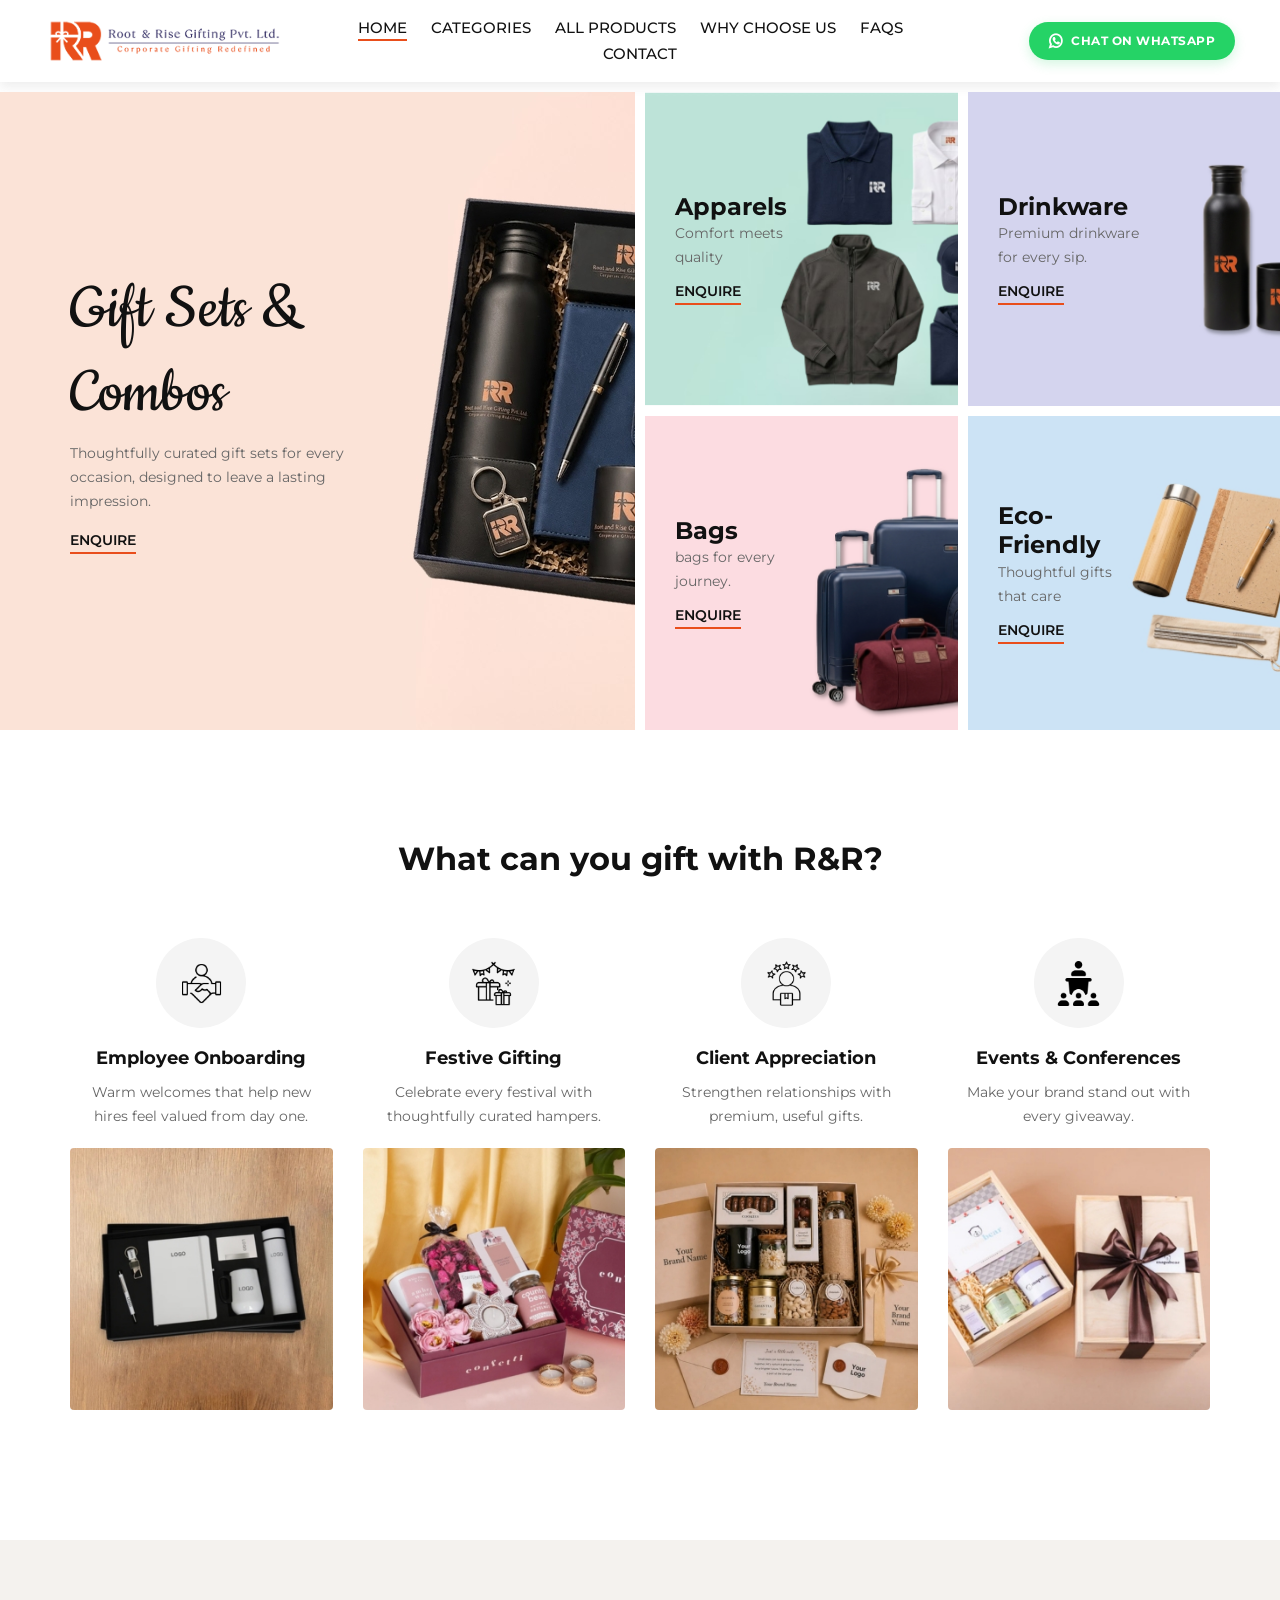
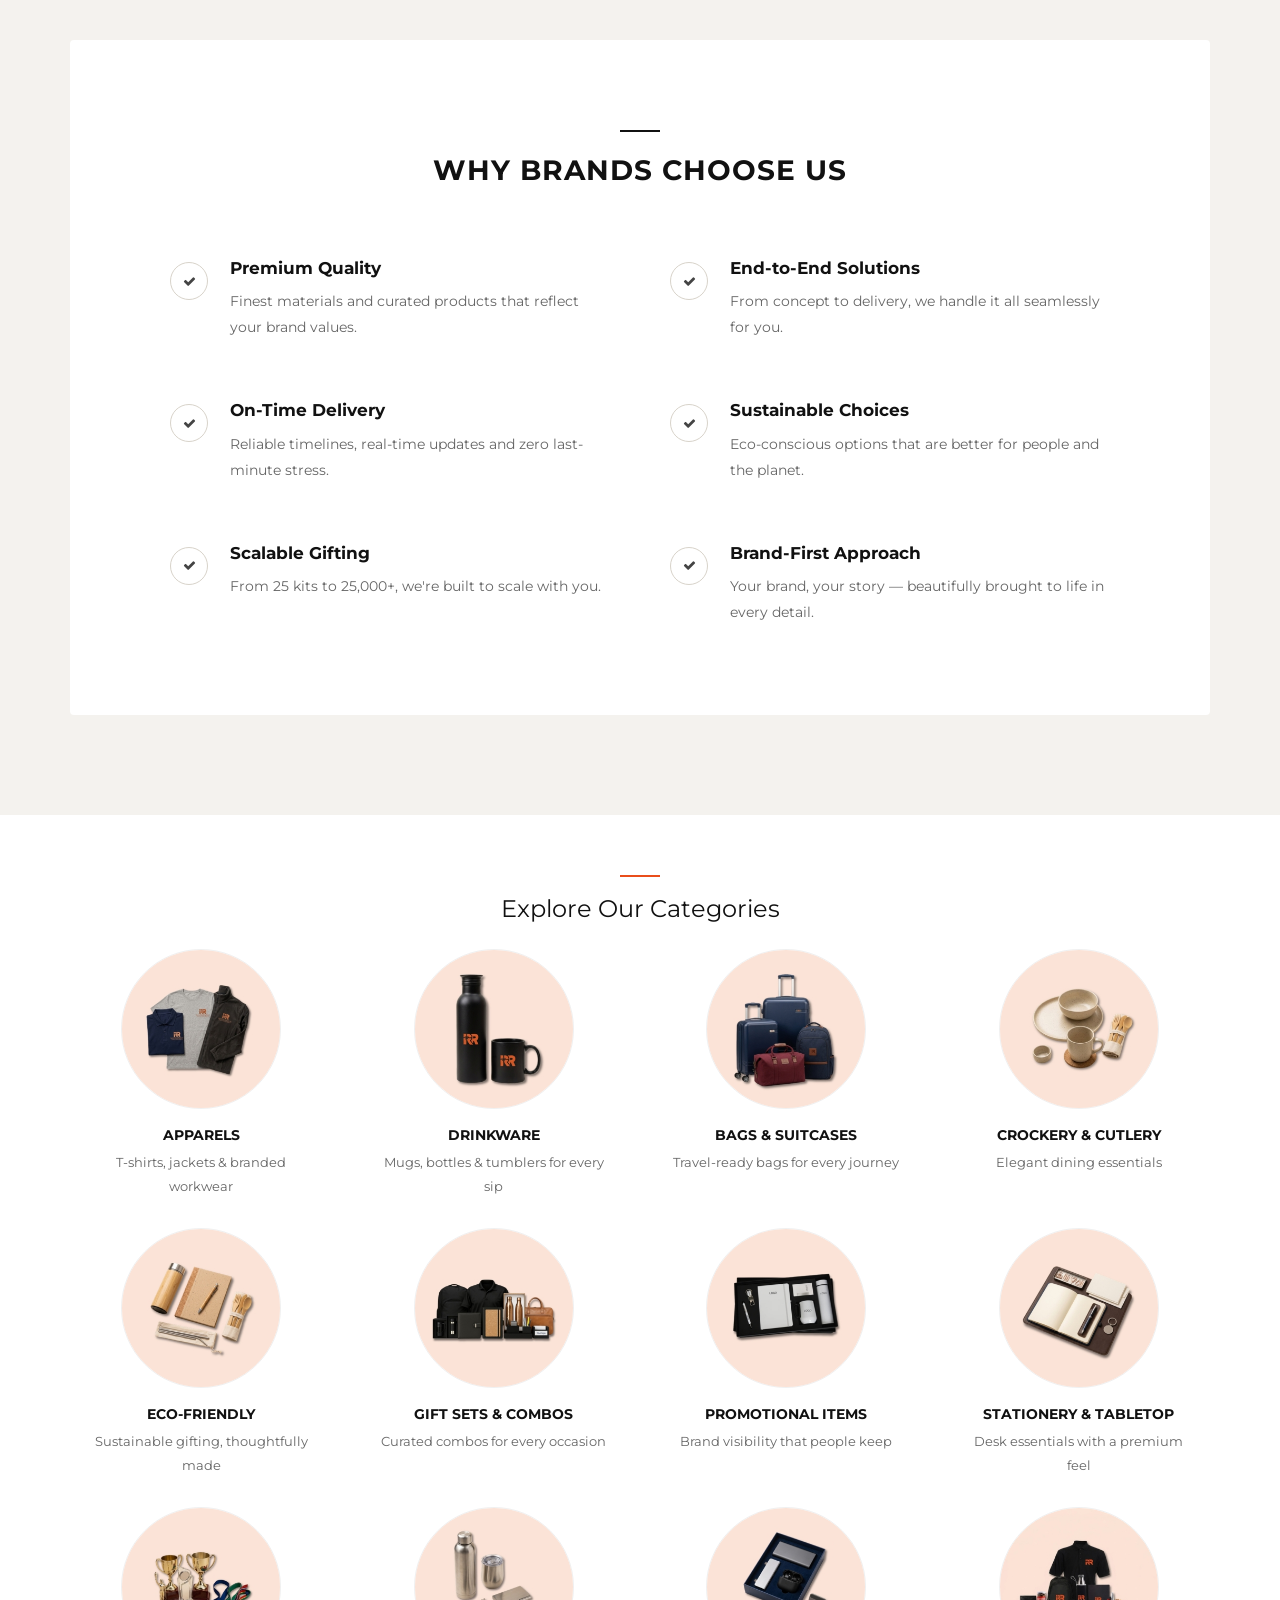
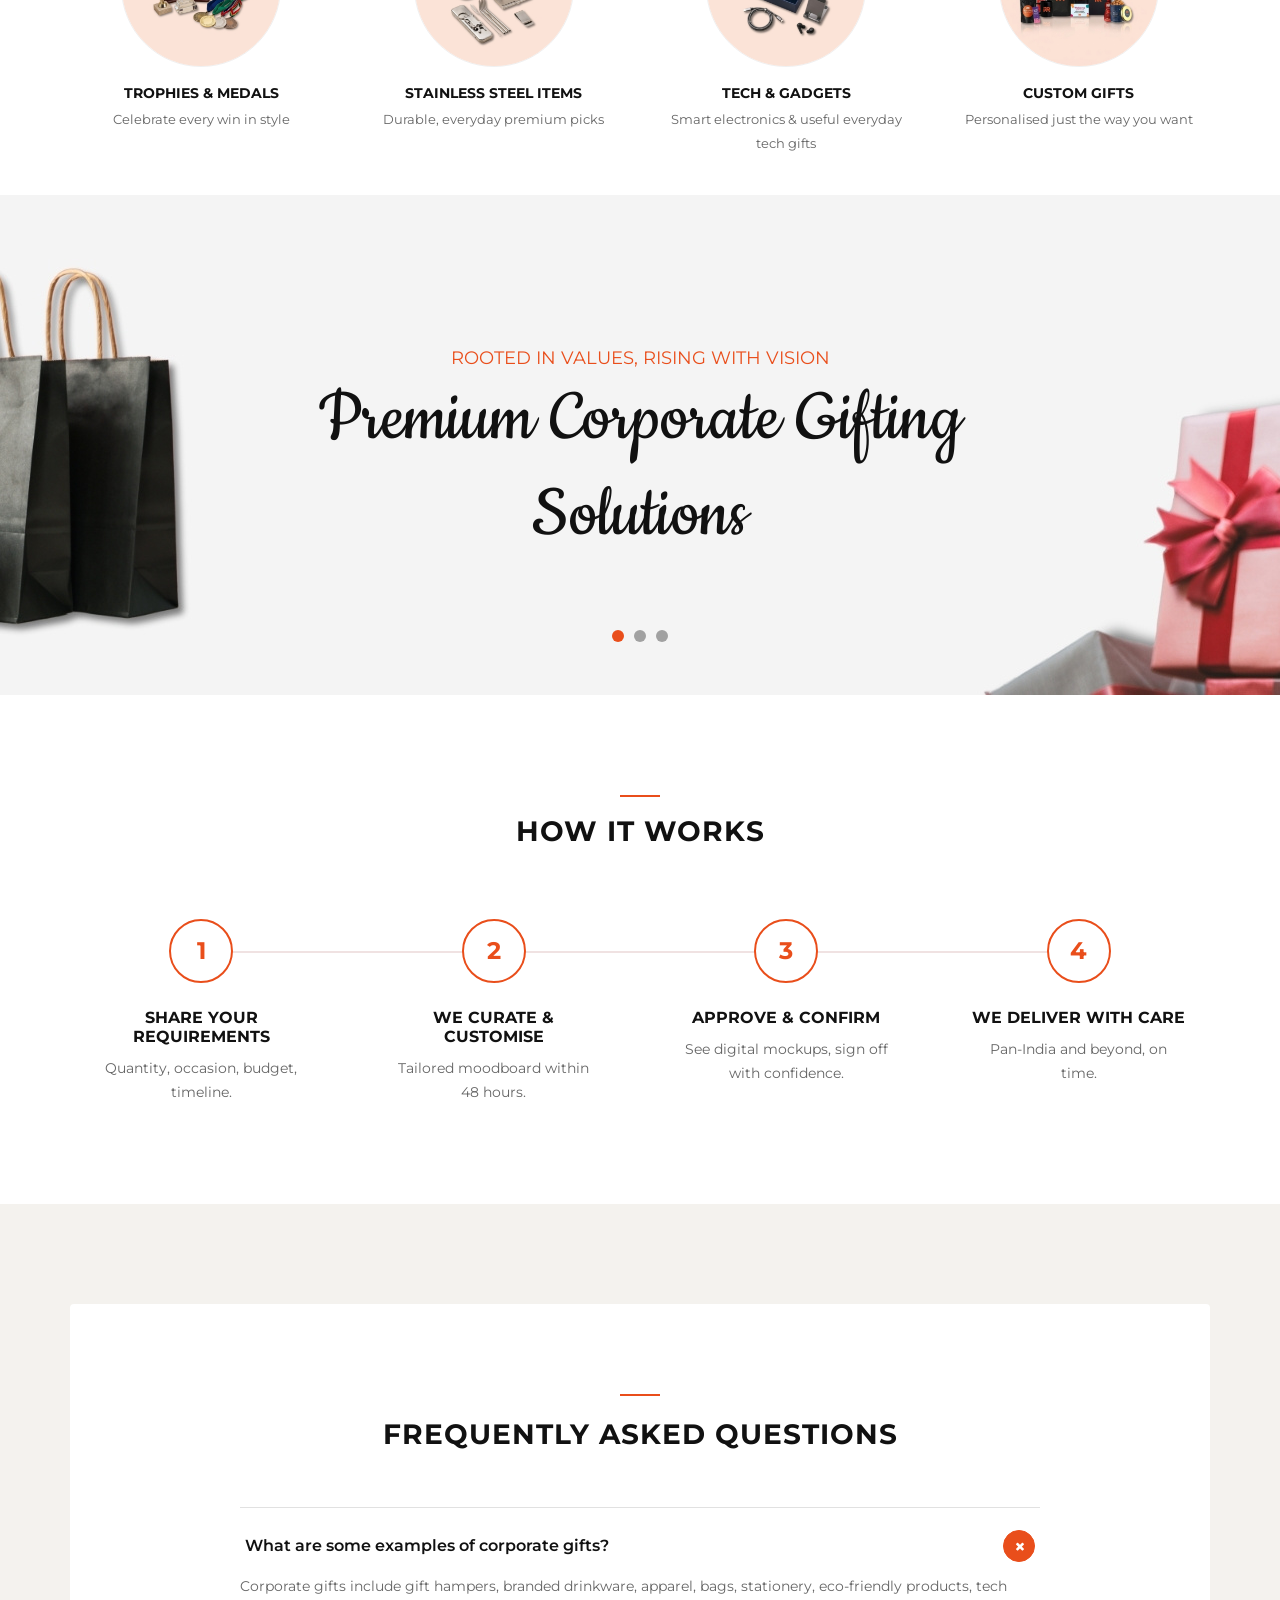
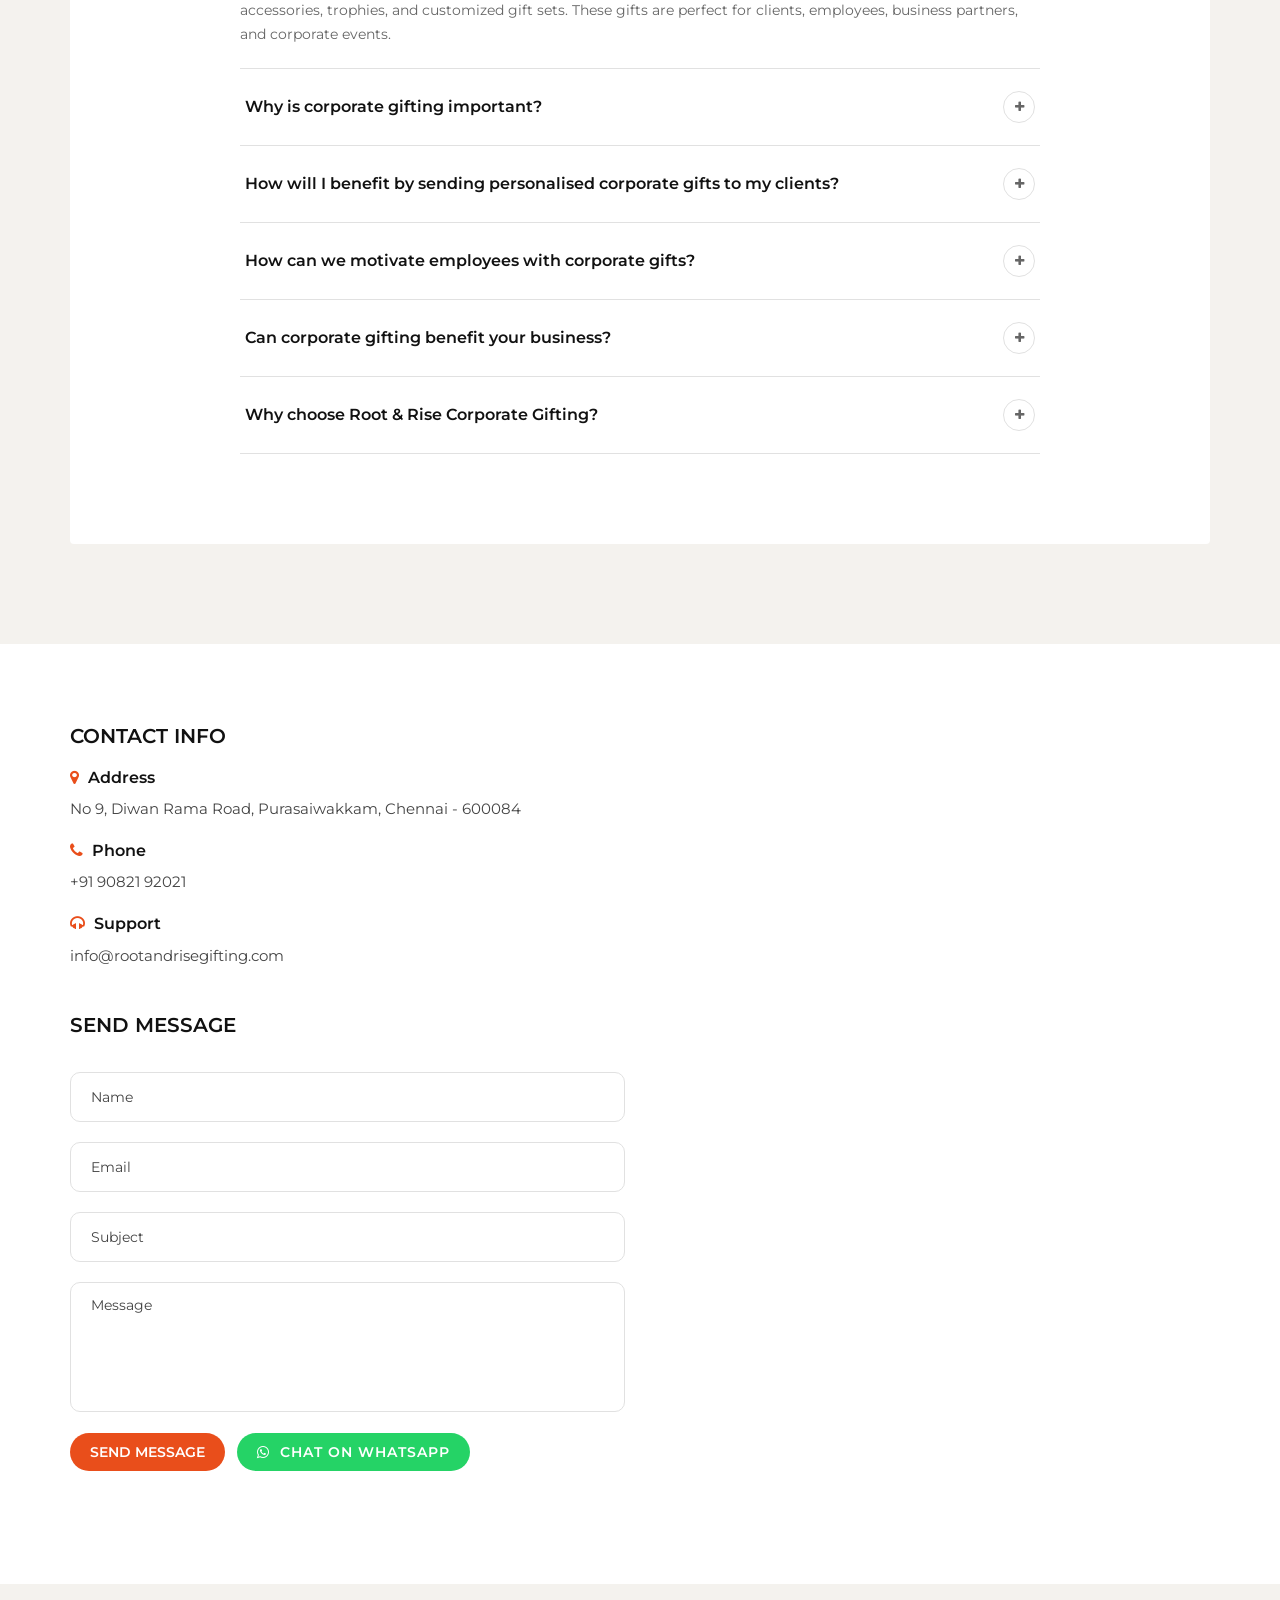
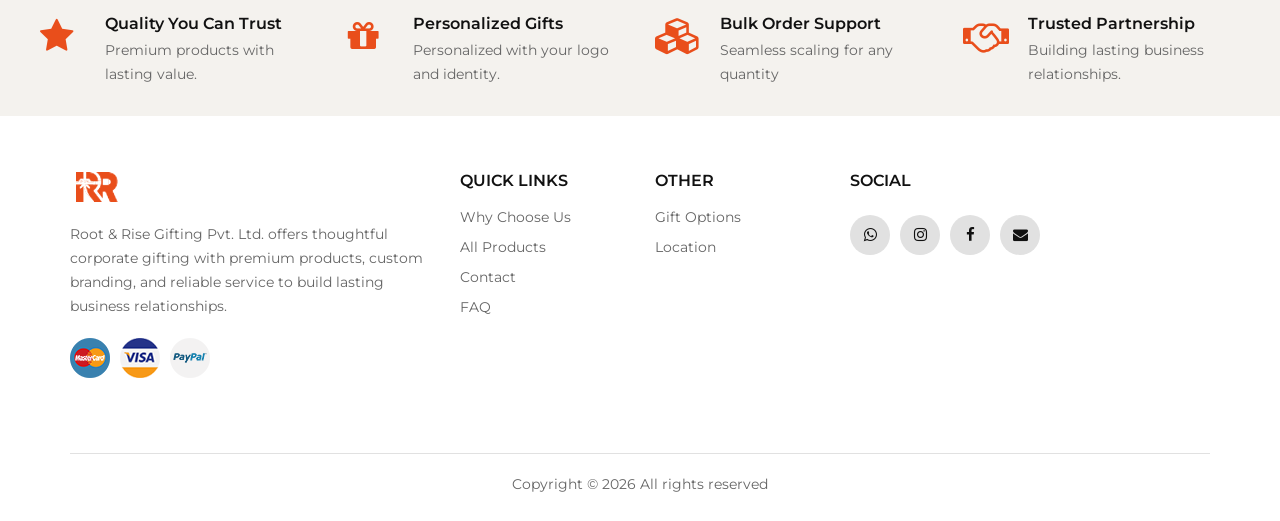
==== commit 16da127a: "Update logo image and add social media links" ====
--- a/index.html
+++ b/index.html
@@ -65,9 +65,9 @@
             <div class="row align-items-center">
 
                 <!-- 1. Logo Column -->
-                <div class="col-xl-3 col-lg-2 col-md-4 col-6">
+                <div class="col-xl-3 col-lg-2 col-md-4 col-6 header__logo-col">
                     <div class="header__logo" style="padding: 20px 0;">
-                        <a href="./index.html"><img src="img/logo.png" alt="Root & Rise Logo"></a>
+                        <a href="./index.html"><img src="img/logo.svg" alt="Root & Rise Logo"></a>
                     </div>
                 </div>
 
@@ -175,48 +175,48 @@
                 <div class="col-lg-3 col-md-6 col-sm-6">
                     <div class="gift-options__item">
                         <div class="gift-options__icon">
-                            <img src="img/icons/onboarding.png" alt="">
+                            <img src="img/icons/onboarding.png" alt="" loading="lazy">
                         </div>
                         <h5>Employee Onboarding</h5>
                         <p>Warm welcomes that help new hires feel valued from day one.</p>
                         <div class="gift-options__pic">
-                            <img src="img/gift-options/onboarding.jpg" alt="">
+                            <img src="img/gift-options/onboarding.jpg" alt="" loading="lazy">
                         </div>
                     </div>
                 </div>
                 <div class="col-lg-3 col-md-6 col-sm-6">
                     <div class="gift-options__item">
                         <div class="gift-options__icon">
-                            <img src="img/icons/festive.png" alt="">
+                            <img src="img/icons/festive.png" alt="" loading="lazy">
                         </div>
                         <h5>Festive Gifting</h5>
                         <p>Celebrate every festival with thoughtfully curated hampers.</p>
                         <div class="gift-options__pic">
-                            <img src="img/gift-options/festive.jpg" alt="">
+                            <img src="img/gift-options/festive.jpg" alt="" loading="lazy">
                         </div>
                     </div>
                 </div>
                 <div class="col-lg-3 col-md-6 col-sm-6">
                     <div class="gift-options__item">
                         <div class="gift-options__icon">
-                            <img src="img/icons/client.png" alt="">
+                            <img src="img/icons/client.png" alt="" loading="lazy">
                         </div>
                         <h5>Client Appreciation</h5>
                         <p>Strengthen relationships with premium, useful gifts.</p>
                         <div class="gift-options__pic">
-                            <img src="img/gift-options/client.jpg" alt="">
+                            <img src="img/gift-options/client.jpg" alt="" loading="lazy">
                         </div>
                     </div>
                 </div>
                 <div class="col-lg-3 col-md-6 col-sm-6">
                     <div class="gift-options__item">
                         <div class="gift-options__icon">
-                            <img src="img/icons/events.png" alt="">
+                            <img src="img/icons/events.png" alt="" loading="lazy">
                         </div>
                         <h5>Events & Conferences</h5>
                         <p>Make your brand stand out with every giveaway.</p>
                         <div class="gift-options__pic">
-                            <img src="img/gift-options/events.jpg" alt="">
+                            <img src="img/gift-options/events.jpg" alt="" loading="lazy">
                         </div>
                     </div>
                 </div>
@@ -300,7 +300,7 @@
                     <a href="./Products.html?filter=apparel" class="product-categories__link">
                         <div class="product-categories__item">
                             <div class="product-categories__pic">
-                                <img src="img/categories/apparels.jpg" alt="Apparels">
+                                <img src="img/categories/apparels.jpg" alt="Apparels" loading="lazy">
                             </div>
                             <h6>Apparels</h6>
                             <p>T-shirts, jackets & branded workwear</p>
@@ -311,7 +311,7 @@
                     <a href="./Products.html?filter=drinkware" class="product-categories__link">
                         <div class="product-categories__item">
                             <div class="product-categories__pic">
-                                <img src="img/categories/drinkware.jpg" alt="Drinkware">
+                                <img src="img/categories/drinkware.jpg" alt="Drinkware" loading="lazy">
                             </div>
                             <h6>Drinkware</h6>
                             <p>Mugs, bottles & tumblers for every sip</p>
@@ -322,7 +322,7 @@
                     <a href="./Products.html?filter=bags" class="product-categories__link">
                         <div class="product-categories__item">
                             <div class="product-categories__pic">
-                                <img src="img/categories/bags.jpg" alt="Bags & Suitcases">
+                                <img src="img/categories/bags.jpg" alt="Bags & Suitcases" loading="lazy">
                             </div>
                             <h6>Bags & Suitcases</h6>
                             <p>Travel-ready bags for every journey</p>
@@ -333,7 +333,7 @@
                     <a href="./Products.html?filter=crockery" class="product-categories__link">
                         <div class="product-categories__item">
                             <div class="product-categories__pic">
-                                <img src="img/categories/crockery.jpg" alt="Crockery & Cutlery">
+                                <img src="img/categories/crockery.jpg" alt="Crockery & Cutlery" loading="lazy">
                             </div>
                             <h6>Crockery & Cutlery</h6>
                             <p>Elegant dining essentials</p>
@@ -344,7 +344,7 @@
                     <a href="./Products.html?filter=eco" class="product-categories__link">
                         <div class="product-categories__item">
                             <div class="product-categories__pic">
-                                <img src="img/categories/eco-friendly.jpg" alt="Eco-Friendly">
+                                <img src="img/categories/eco-friendly.jpg" alt="Eco-Friendly" loading="lazy">
                             </div>
                             <h6>Eco-Friendly</h6>
                             <p>Sustainable gifting, thoughtfully made</p>
@@ -355,7 +355,7 @@
                     <a href="./Products.html?filter=giftsets" class="product-categories__link">
                         <div class="product-categories__item">
                             <div class="product-categories__pic">
-                                <img src="img/categories/gift-sets.jpg" alt="Gift Sets & Combos">
+                                <img src="img/categories/gift-sets.jpg" alt="Gift Sets & Combos" loading="lazy">
                             </div>
                             <h6>Gift Sets & Combos</h6>
                             <p>Curated combos for every occasion</p>
@@ -366,7 +366,7 @@
                     <a href="./Products.html?filter=promotional" class="product-categories__link">
                         <div class="product-categories__item">
                             <div class="product-categories__pic">
-                                <img src="img/categories/promotional.jpg" alt="Promotional Items">
+                                <img src="img/categories/promotional.jpg" alt="Promotional Items" loading="lazy">
                             </div>
                             <h6>Promotional Items</h6>
                             <p>Brand visibility that people keep</p>
@@ -377,7 +377,7 @@
                     <a href="./Products.html?filter=book-file" class="product-categories__link">
                         <div class="product-categories__item">
                             <div class="product-categories__pic">
-                                <img src="img/categories/stationery.jpg" alt="Stationery & Tabletop">
+                                <img src="img/categories/stationery.jpg" alt="Stationery & Tabletop" loading="lazy">
                             </div>
                             <h6>Stationery & Tabletop</h6>
                             <p>Desk essentials with a premium feel</p>
@@ -388,7 +388,7 @@
                     <a href="./Products.html?filter=trophies" class="product-categories__link">
                         <div class="product-categories__item">
                             <div class="product-categories__pic">
-                                <img src="img/categories/trophies.jpg" alt="Trophies & Medals">
+                                <img src="img/categories/trophies.jpg" alt="Trophies & Medals" loading="lazy">
                             </div>
                             <h6>Trophies & Medals</h6>
                             <p>Celebrate every win in style</p>
@@ -399,7 +399,7 @@
                     <a href="./Products.html?filter=steel" class="product-categories__link">
                         <div class="product-categories__item">
                             <div class="product-categories__pic">
-                                <img src="img/categories/steel.jpg" alt="Stainless Steel Items">
+                                <img src="img/categories/steel.jpg" alt="Stainless Steel Items" loading="lazy">
                             </div>
                             <h6>Stainless Steel Items</h6>
                             <p>Durable, everyday premium picks</p>
@@ -410,7 +410,7 @@
                     <a href="./Products.html?filter=tech" class="product-categories__link">
                         <div class="product-categories__item">
                             <div class="product-categories__pic">
-                                <img src="img/categories/gadgets.jpg" alt="Tech & Gadgets">
+                                <img src="img/categories/gadgets.jpg" alt="Tech & Gadgets" loading="lazy">
                             </div>
                             <h6>Tech & Gadgets</h6>
                             <p>Smart electronics & useful everyday tech gifts</p>
@@ -421,7 +421,7 @@
                     <a href="./Products.html" class="product-categories__link">
                         <div class="product-categories__item">
                             <div class="product-categories__pic">
-                                <img src="img/categories/custom.jpg" alt="Custom Gifts">
+                                <img src="img/categories/custom.jpg" alt="Custom Gifts" loading="lazy">
                             </div>
                             <h6>Custom Gifts</h6>
                             <p>Personalised just the way you want</p>
@@ -692,9 +692,9 @@
                             Root & Rise Gifting Pvt. Ltd. offers thoughtful corporate gifting with premium products, custom branding, and reliable service to build lasting business relationships.
                         </p>
                         <div class="footer__payment">
-                            <a><img src="img/payment/payment-1.png" alt=""></a>
-                            <a><img src="img/payment/payment-2.png" alt=""></a>
-                            <a><img src="img/payment/payment-3.png" alt=""></a>
+                            <a><img src="img/payment/payment-1.png" alt="" loading="lazy"></a>
+                            <a><img src="img/payment/payment-2.png" alt="" loading="lazy"></a>
+                            <a><img src="img/payment/payment-3.png" alt="" loading="lazy"></a>
                         </div>
                     </div>
                 </div>
@@ -723,6 +723,8 @@
                         <h6>SOCIAL</h6>
                         <div class="footer__social">
                             <a href="https://wa.me/919082192021" target="_blank" rel="noopener"><i class="fa fa-whatsapp"></i></a>
+                            <a href="https://www.instagram.com/rootandrisegifting" target="_blank" rel="noopener"><i class="fa fa-instagram"></i></a>
+                            <a href="https://www.facebook.com/share/1DCTt9RYpa/" target="_blank" rel="noopener"><i class="fa fa-facebook"></i></a>
                             <a href="mailto:info@rootandrisegifting.com"><i class="fa fa-envelope"></i></a>
                         </div>
                     </div>
@@ -841,4 +843,4 @@
     </script>
 </body>
 
-</html>+</html>
--- a/css/style.css
+++ b/css/style.css
@@ -334,6 +334,23 @@
 	display: inline-block;
 }
 
+.header__logo a img {
+	width: 290px;
+	height: 42px;
+	max-width: none;
+}
+
+.header__logo-col {
+	padding-left: 5px;
+	padding-right: 5px;
+}
+
+@media only screen and (max-width: 767px) {
+	.header__logo-col {
+		padding-left: 1px; 
+	}
+}
+
 .header__menu {
 	padding: 30px 0 27px;
 }
@@ -503,6 +520,39 @@
 
 .canvas__open {
 	display: none;
+}
+
+@media only screen and (max-width: 991px) {
+	.header__right__action {
+		display: none !important;
+	}
+}
+
+@media only screen and (min-width: 992px) and (max-width: 1199px) {
+	/* Free up space: hide WhatsApp button in this cramped range */
+	.header .col-lg-3.text-right {
+		display: none !important;
+	}
+
+	/* Let the menu column expand into the freed-up space */
+	.header .col-lg-7 {
+		flex: 0 0 83.333333%;
+		max-width: 83.333333%;
+	}
+
+	/* Right-align menu items so they sit further right, away from the logo */
+	.header__menu {
+		text-align: right !important;
+		padding-right: 15px;
+	}
+
+	.header__menu ul li {
+		margin-right: 25px;
+	}
+
+	.header__menu ul li:last-child {
+		margin-right: 0;
+	}
 }
 
 /*---------------------
@@ -4827,4 +4877,4 @@
 	#catalog-view .product__item {
 		margin-bottom: 20px;
 	}
-}+}
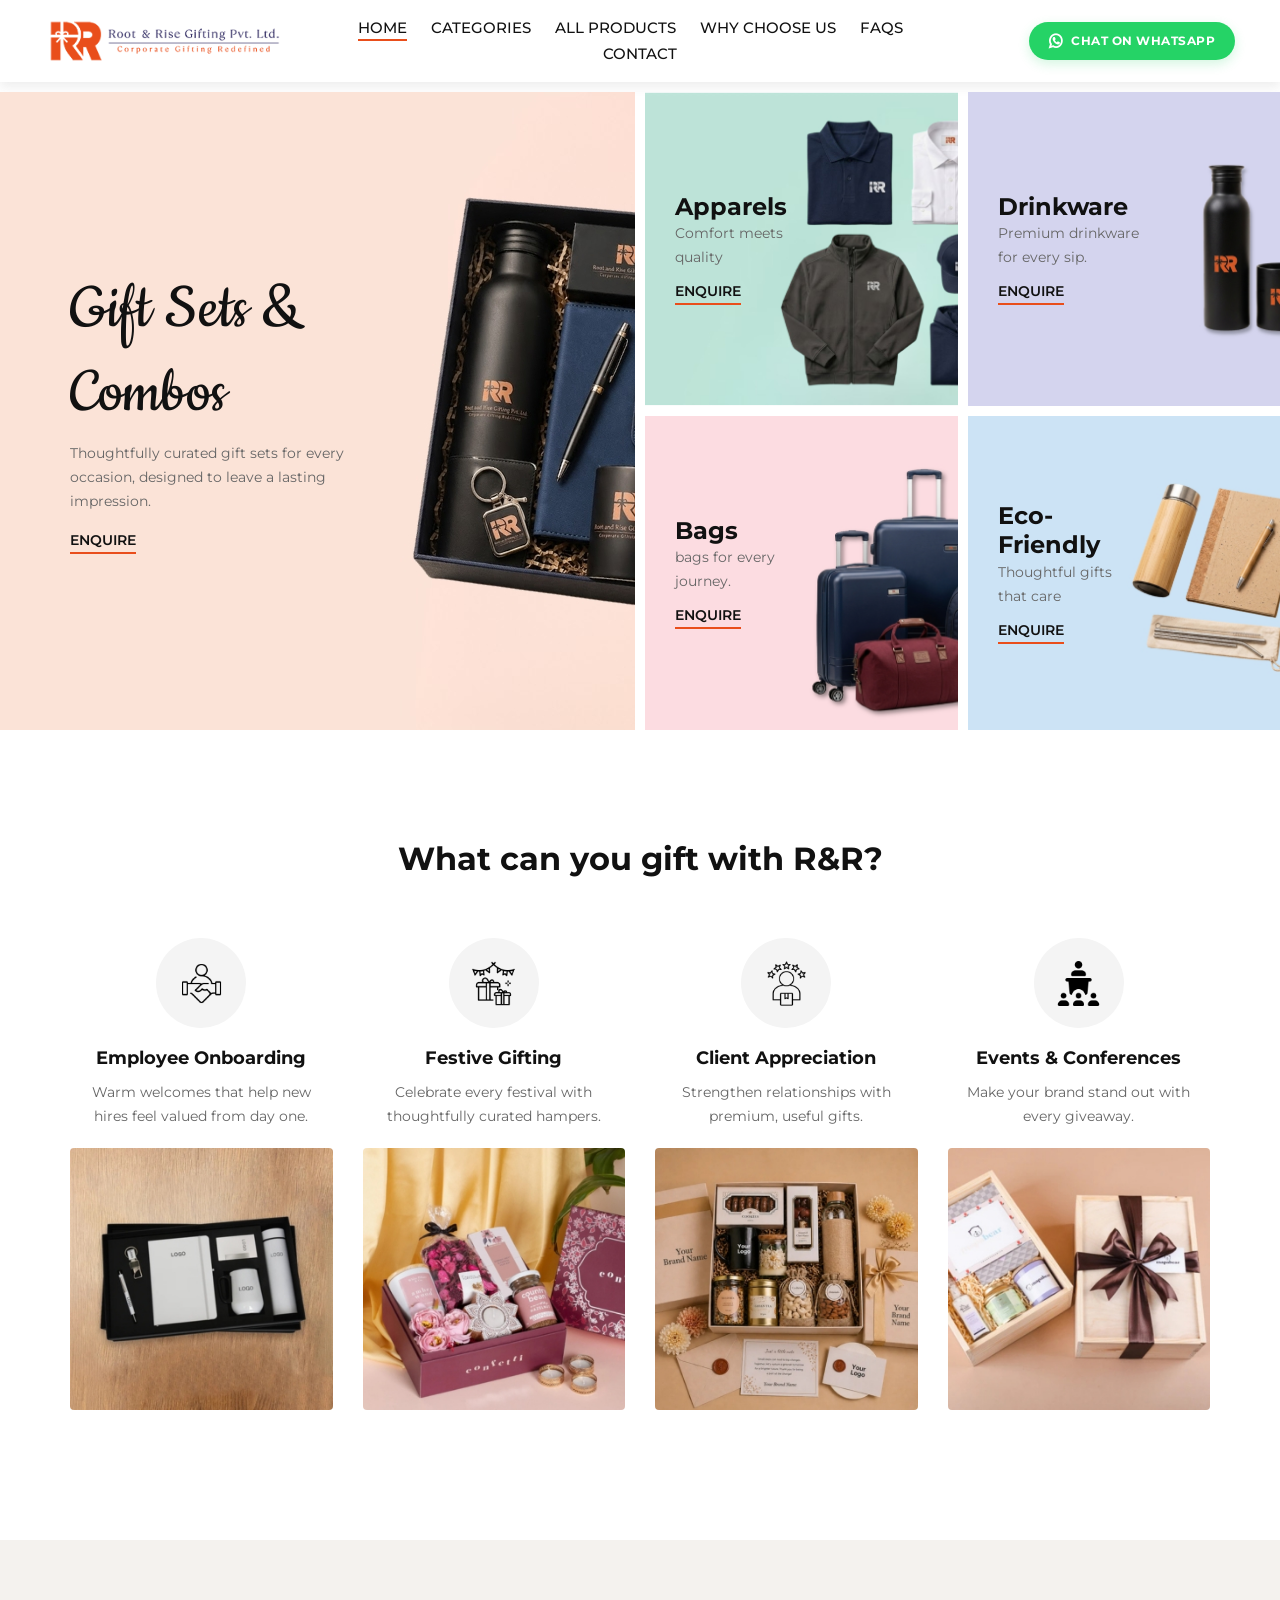
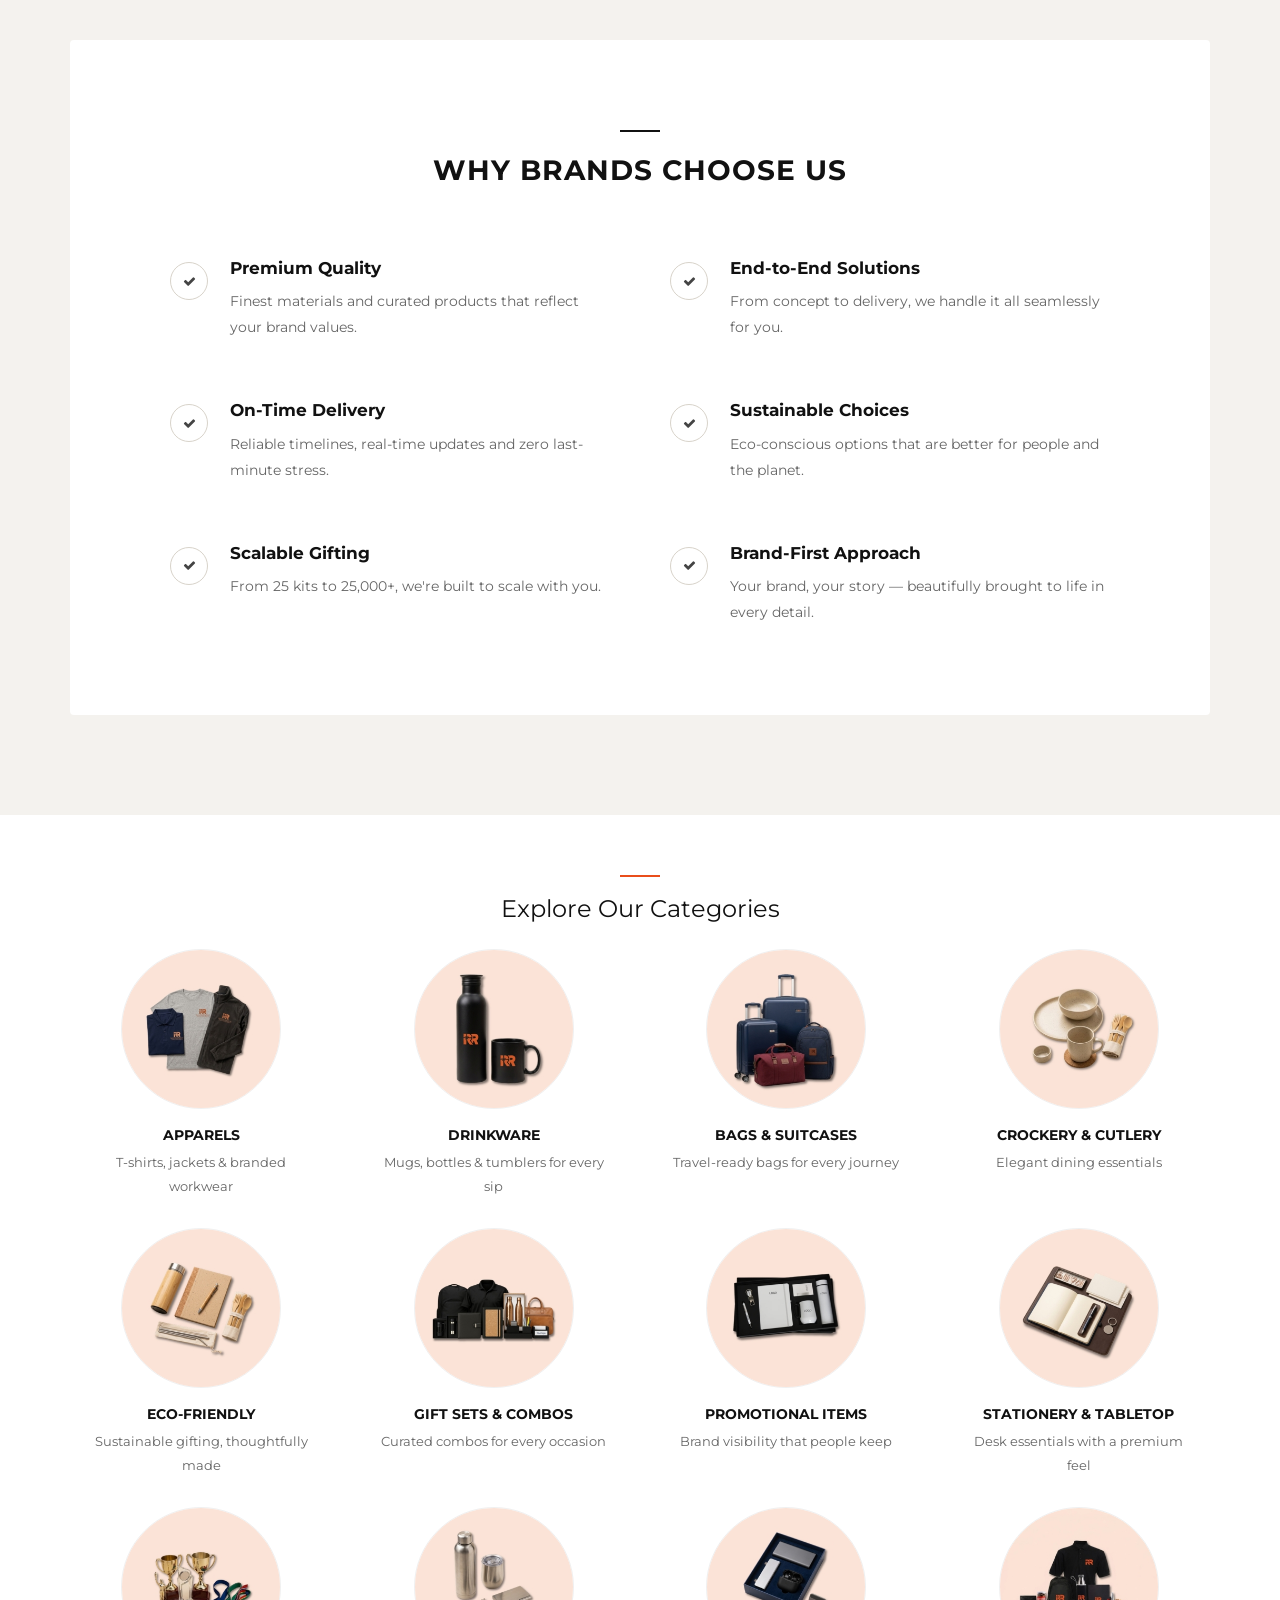
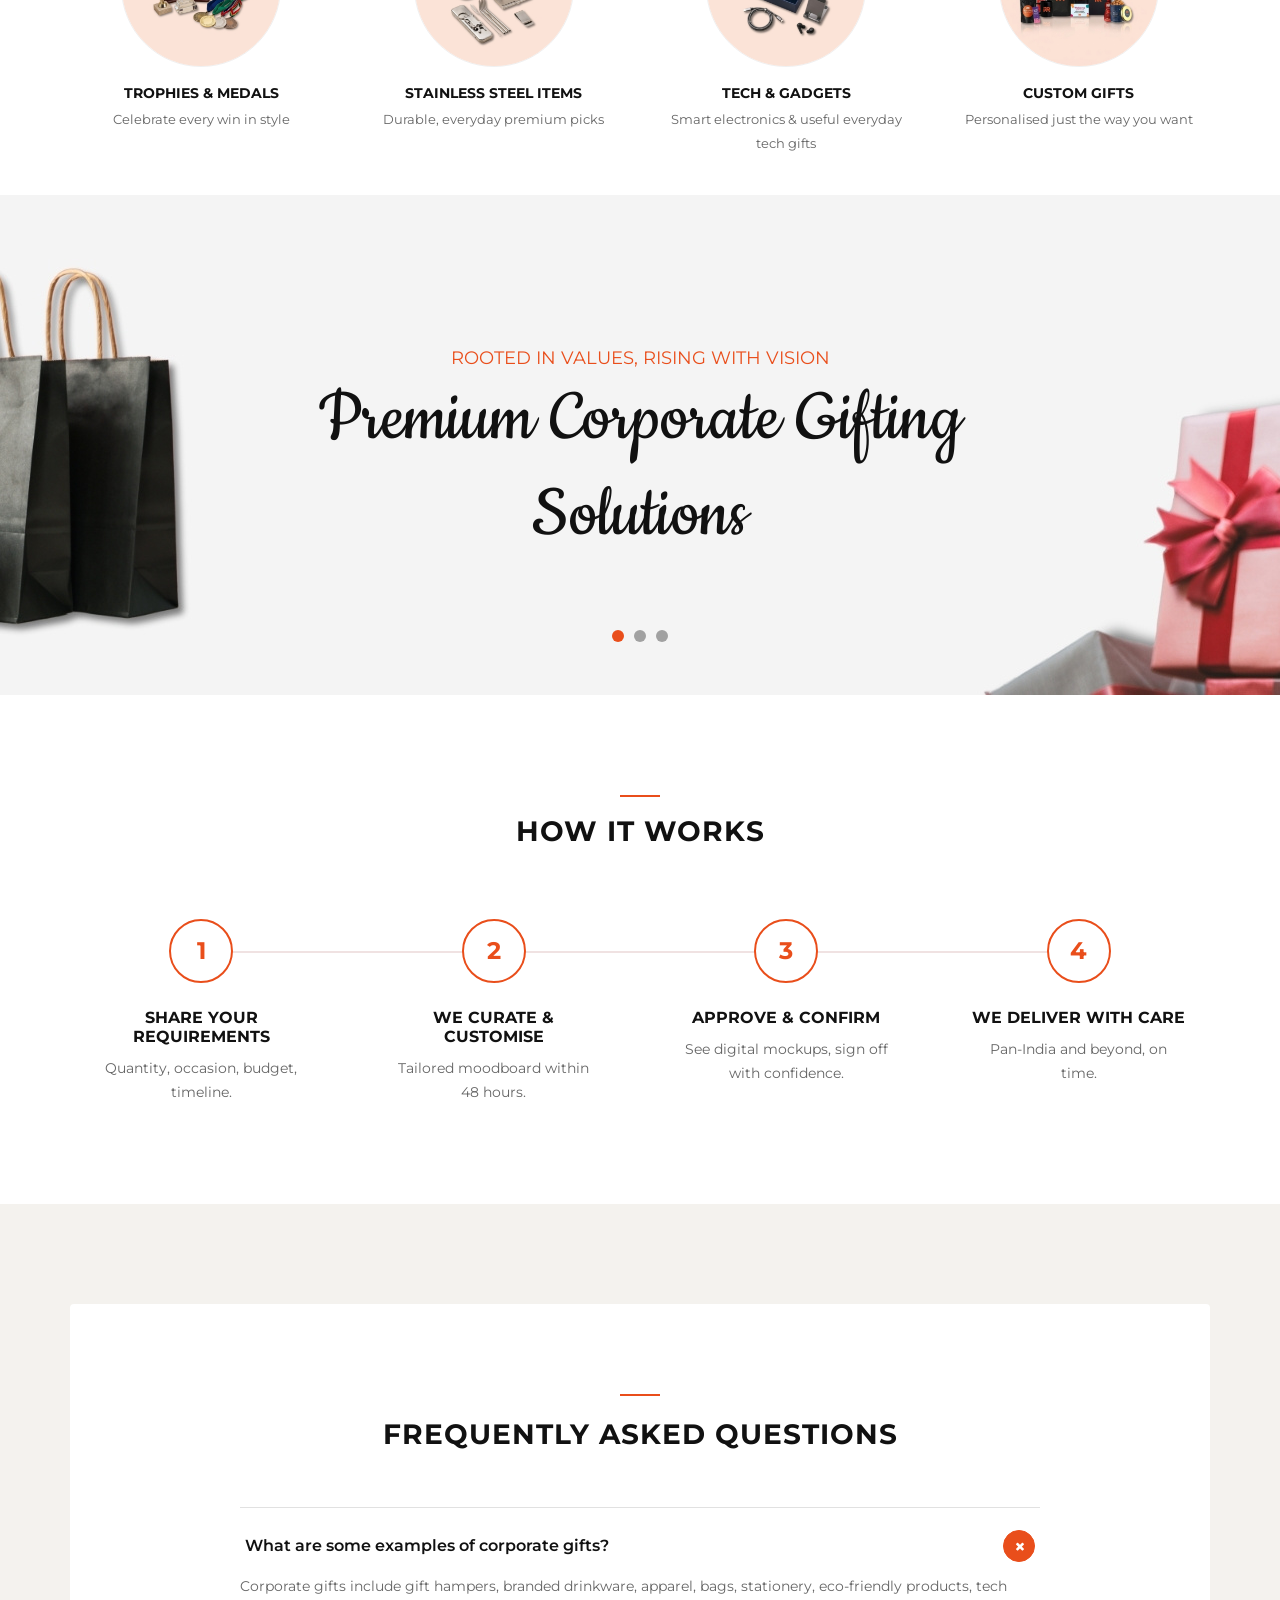
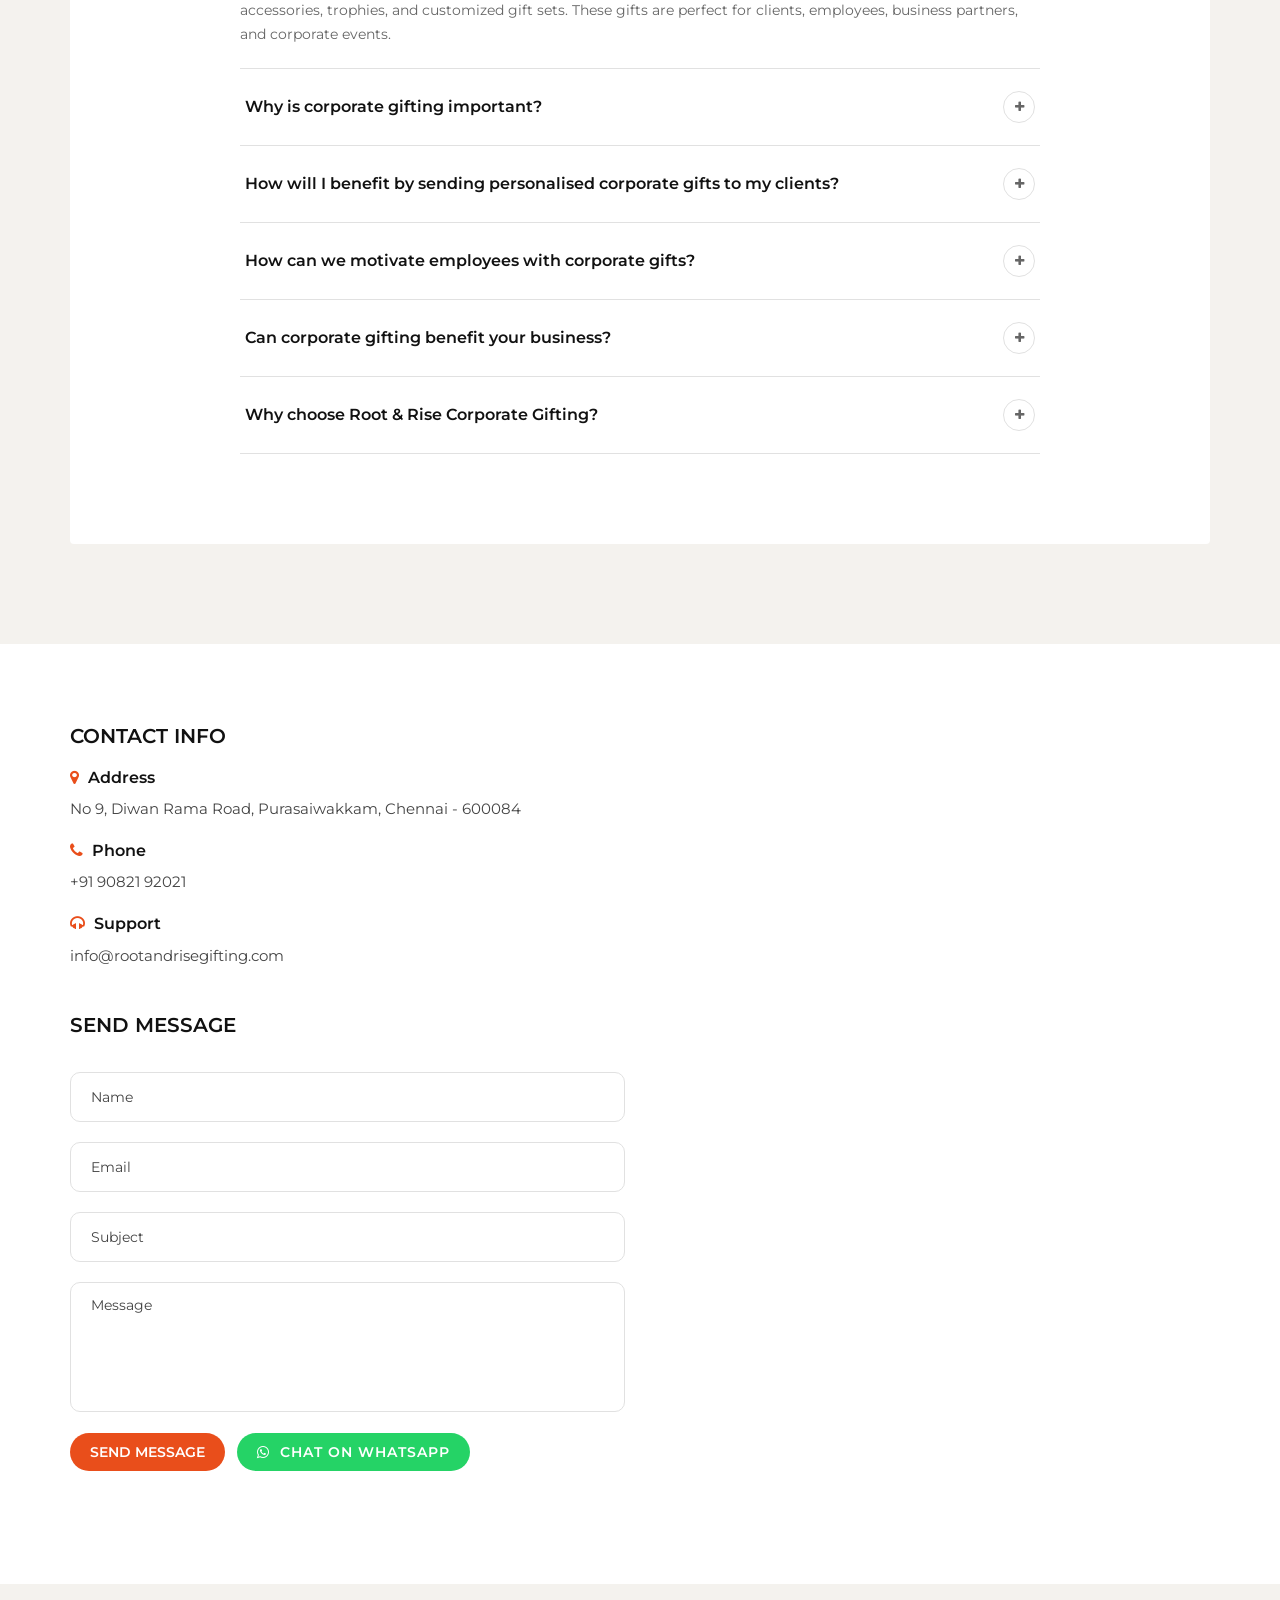
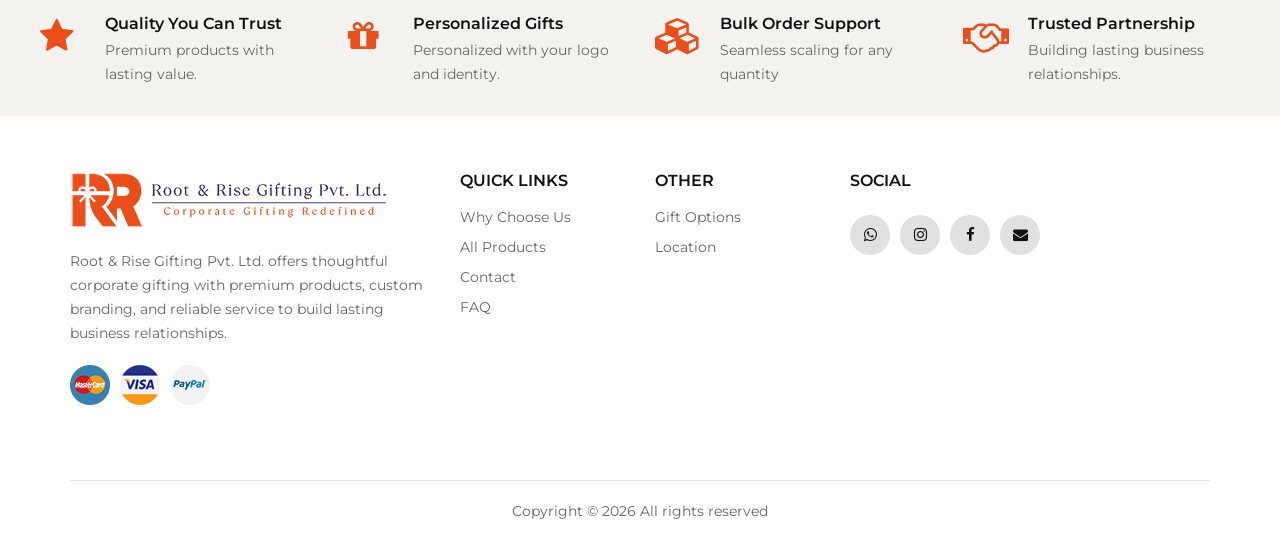
==== commit 5cd3b79f: "Replace logo image format from PNG to SVG" ====
--- a/index.html
+++ b/index.html
@@ -686,7 +686,7 @@
                 <div class="col-lg-4 col-md-6 col-sm-7">
                     <div class="footer__about">
                         <div class="footer__logo">
-                            <a href="./index.html"><img src="img/logo.png" alt=""></a>
+                            <a href="./index.html"><img src="img/logo.svg" alt=""></a>
                         </div>
                         <p>
                             Root & Rise Gifting Pvt. Ltd. offers thoughtful corporate gifting with premium products, custom branding, and reliable service to build lasting business relationships.
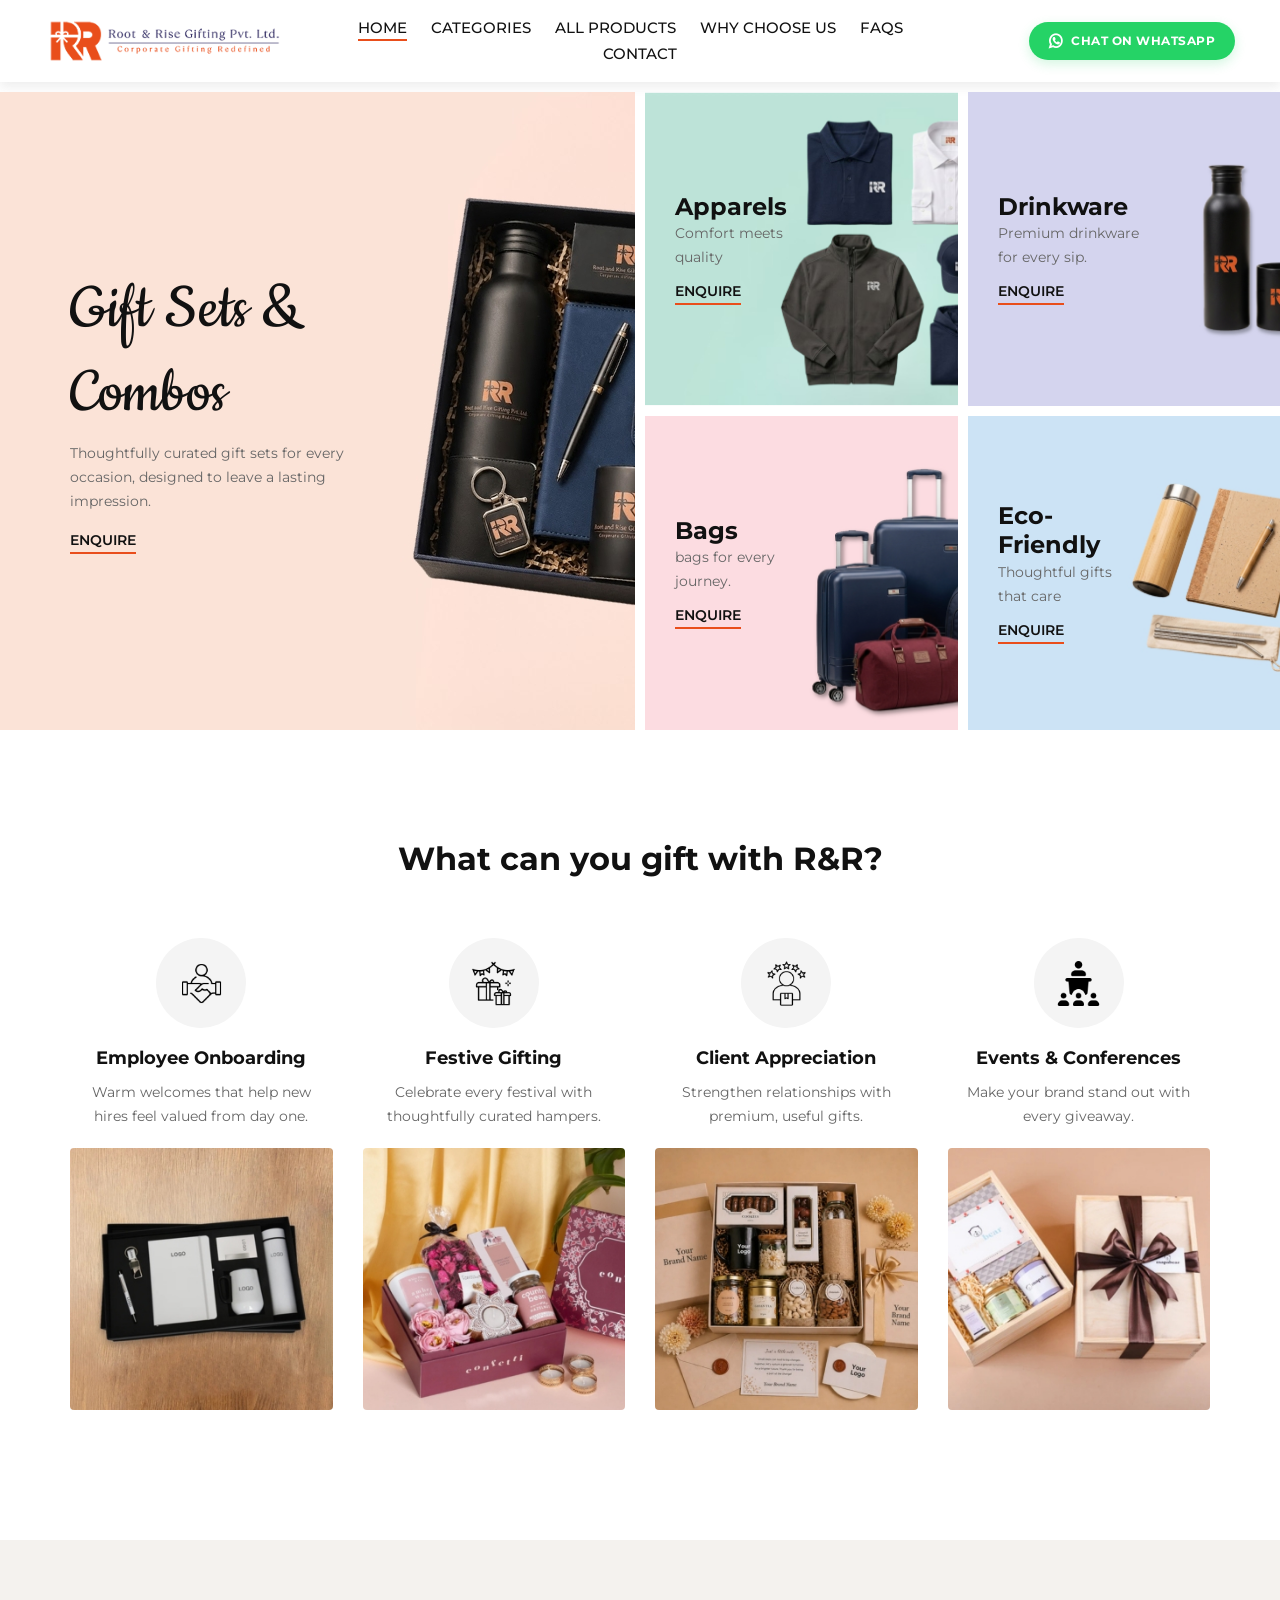
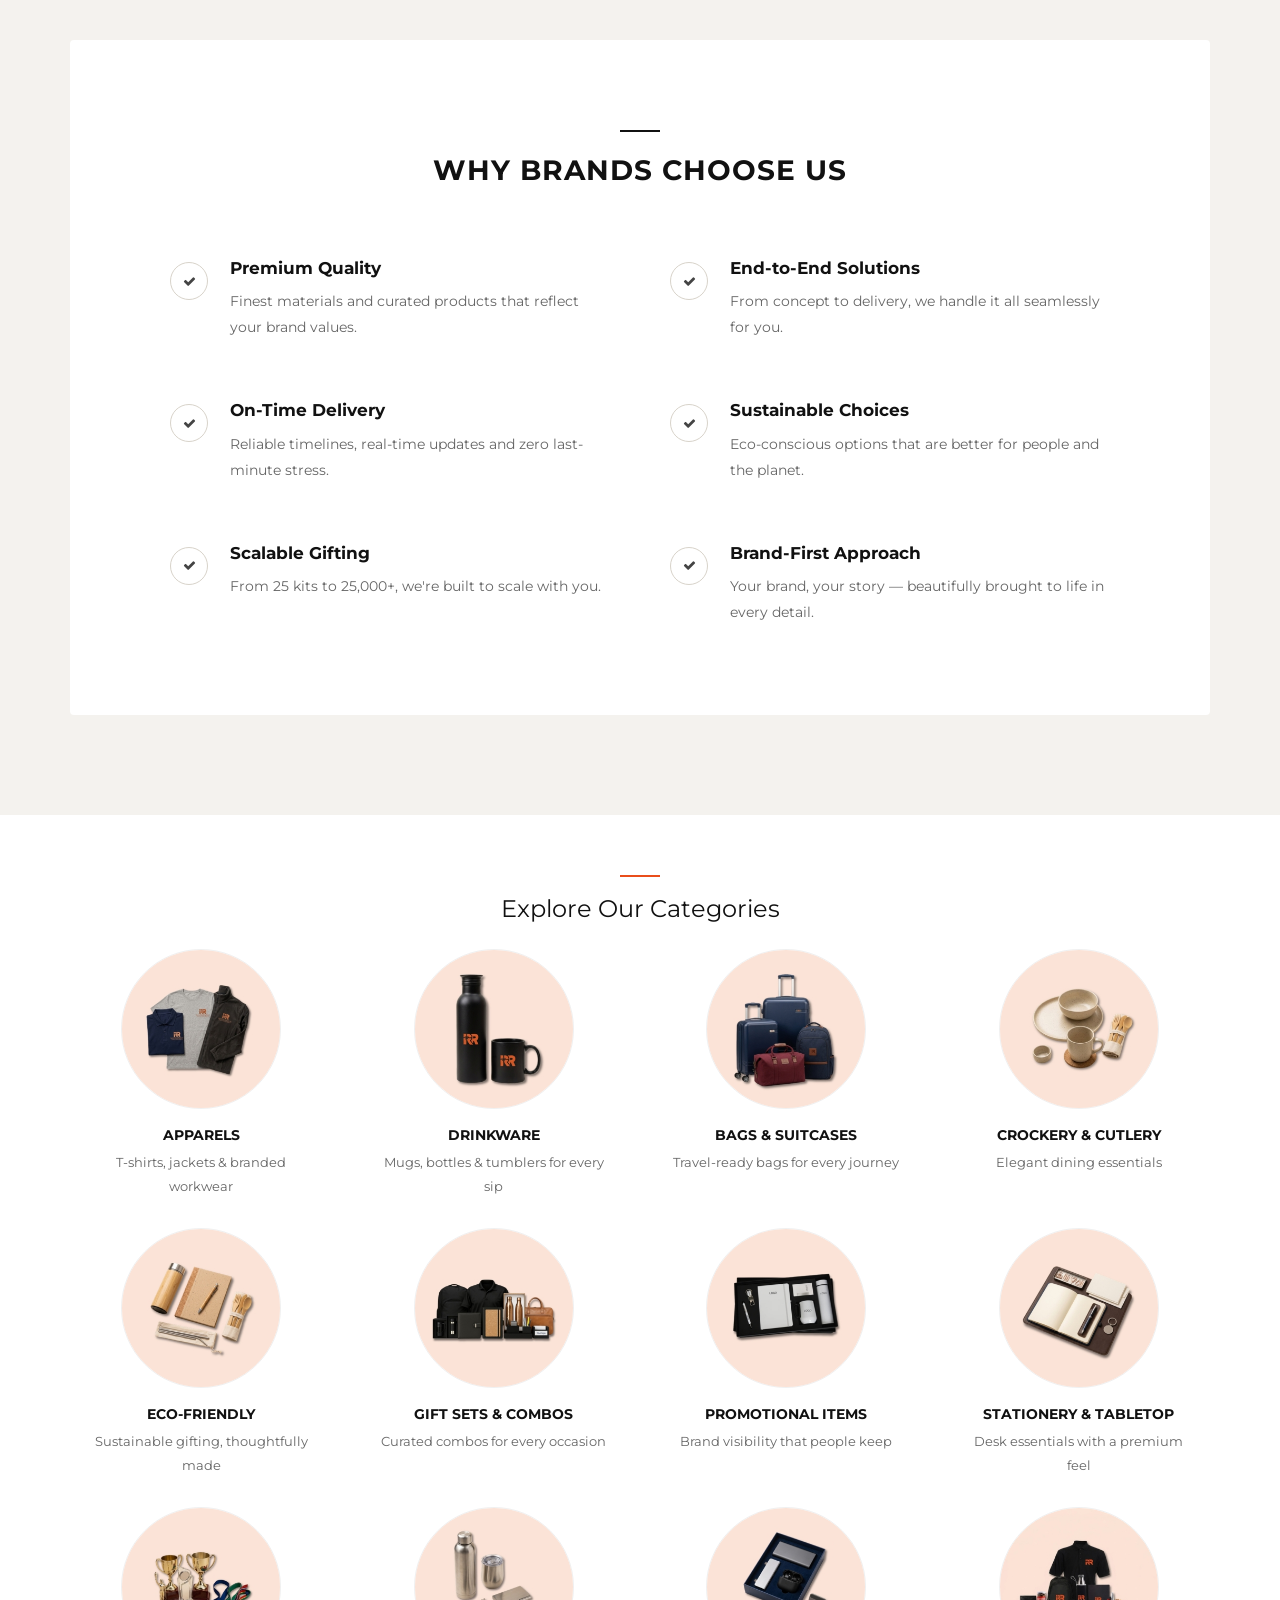
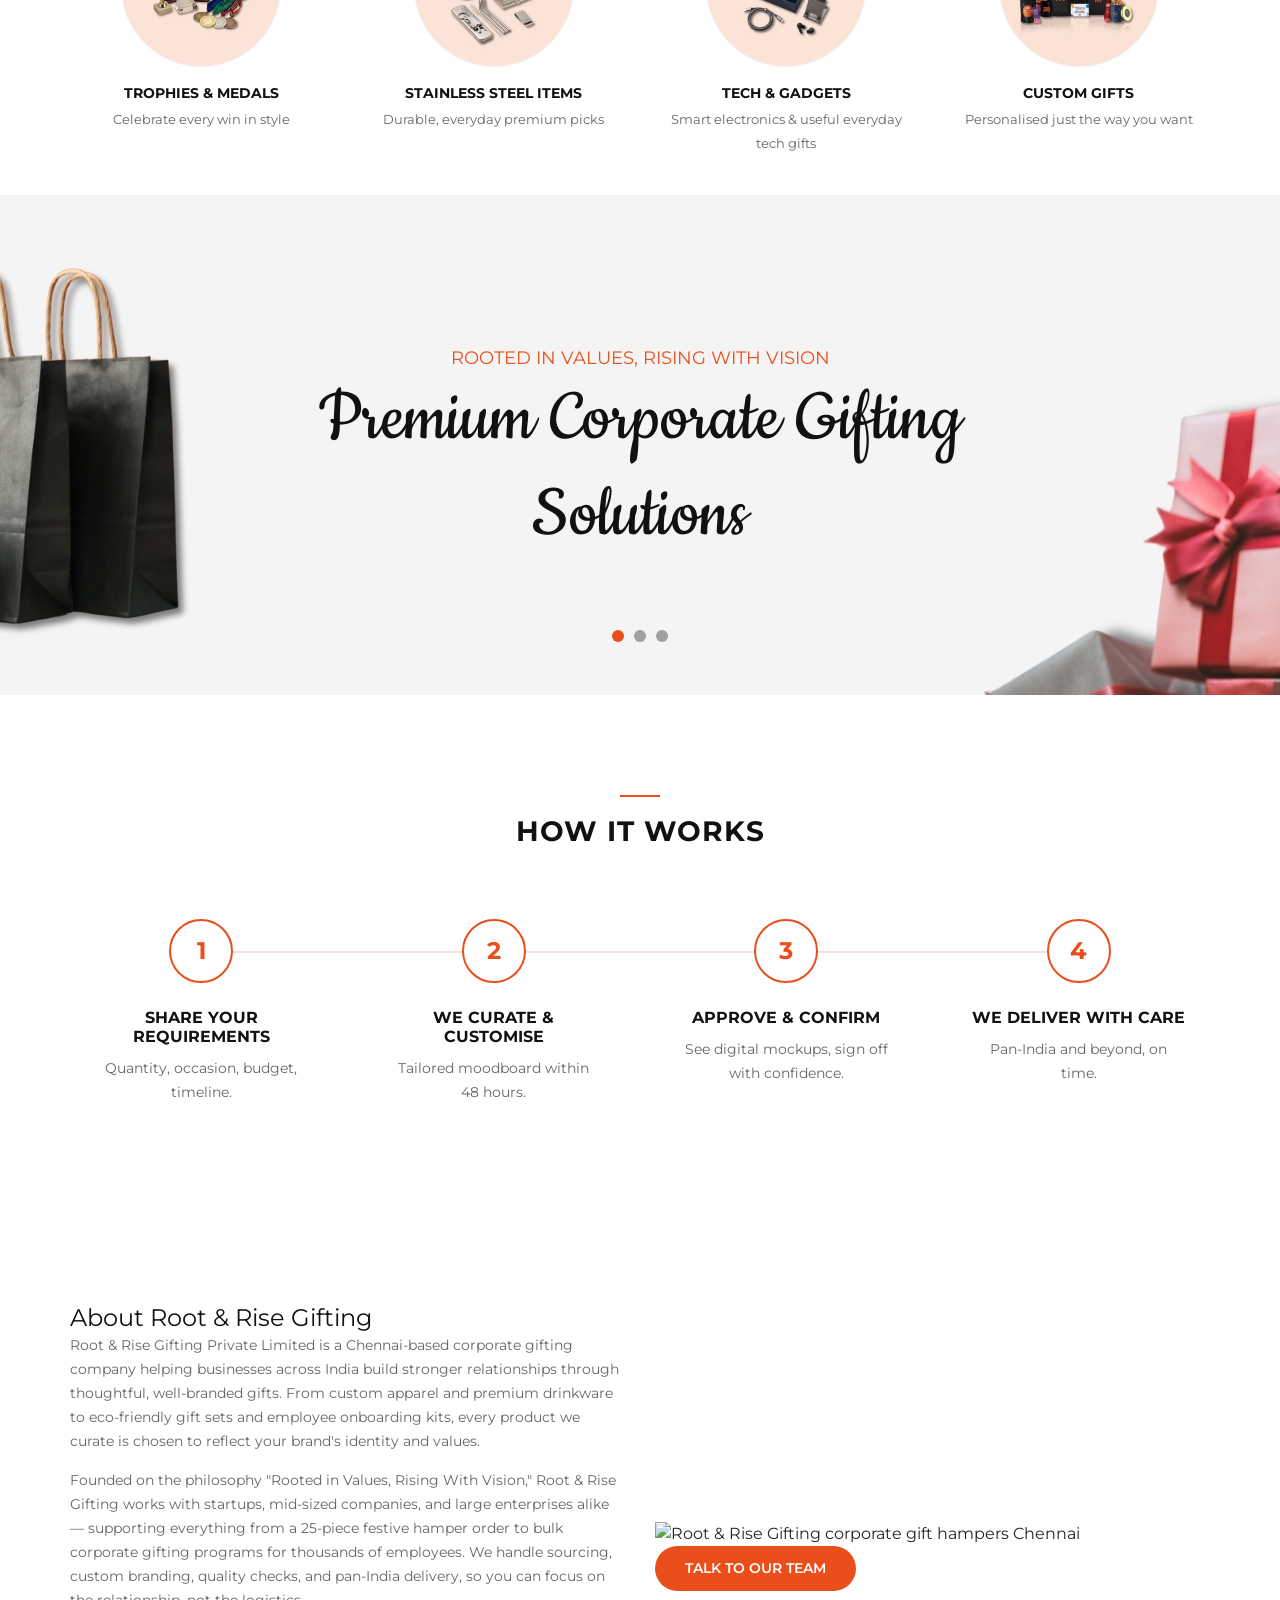
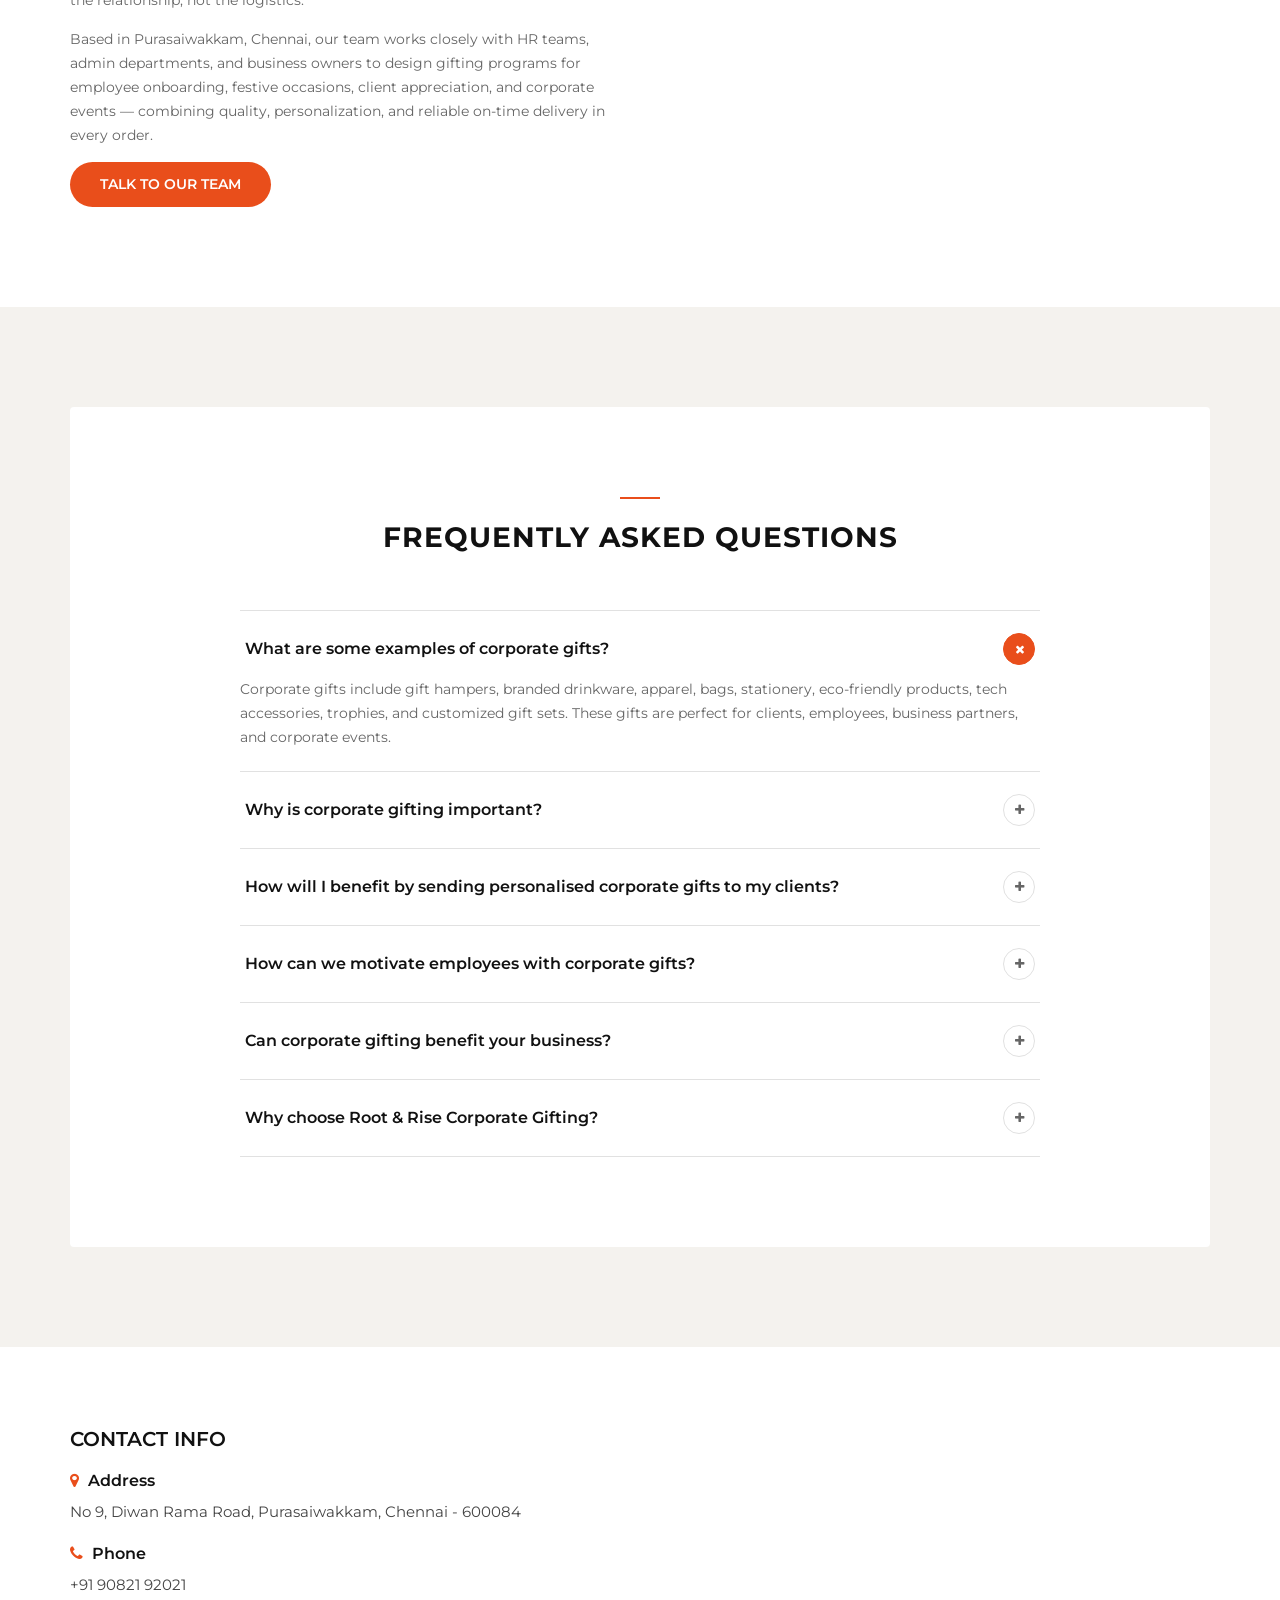
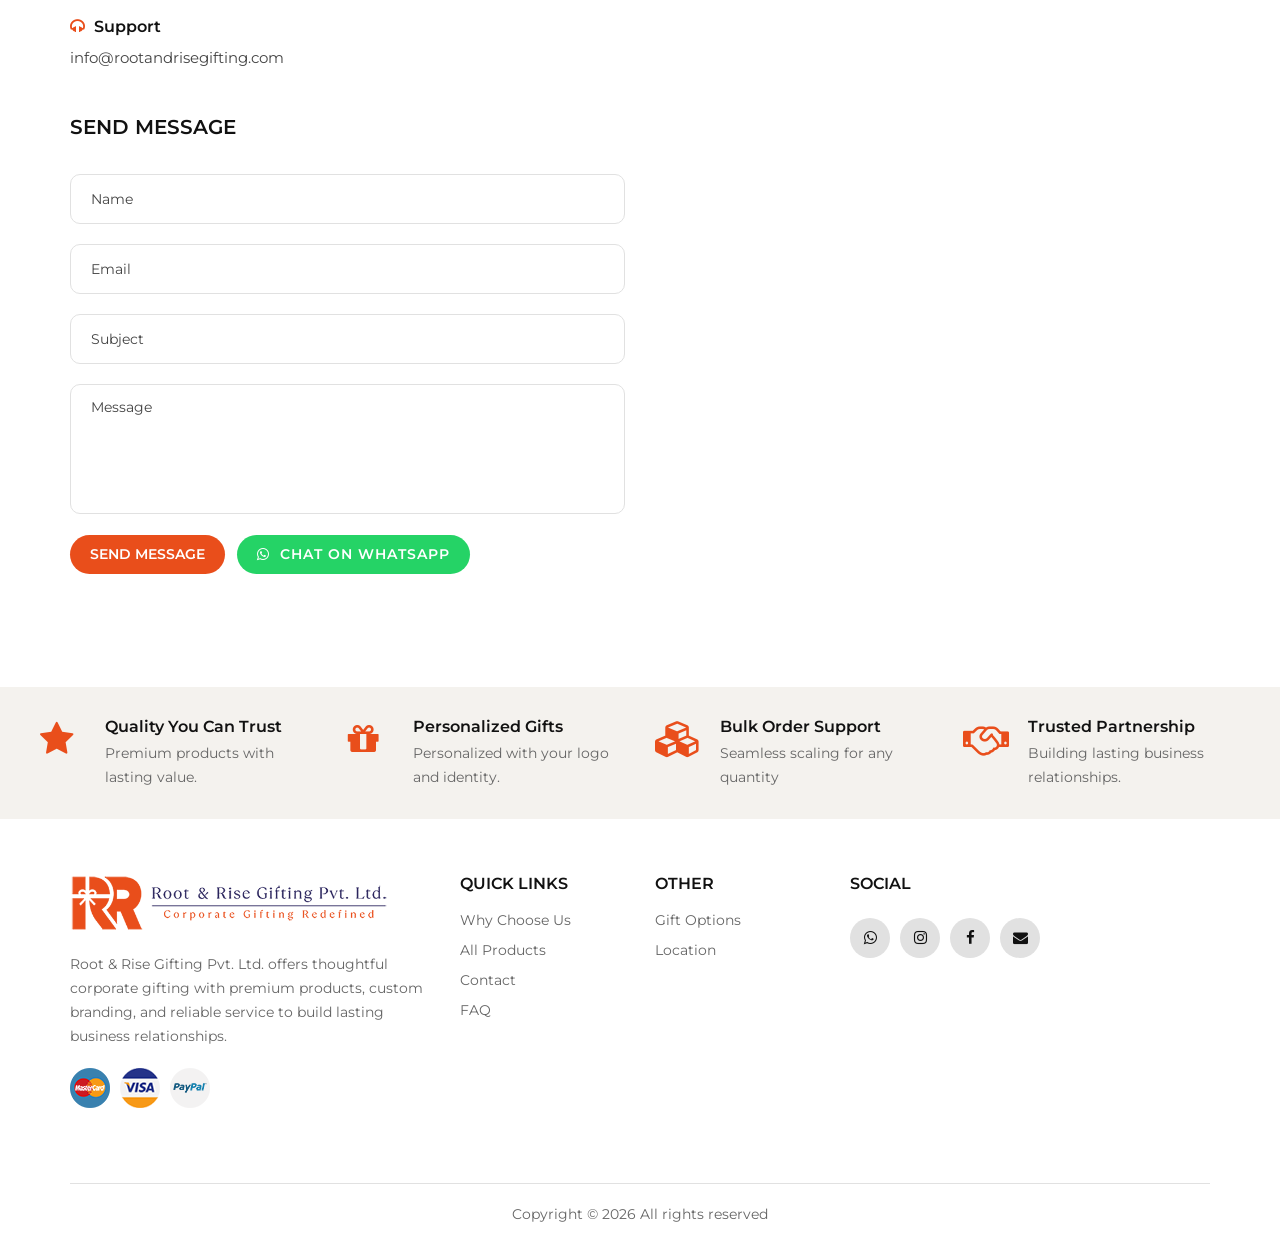
==== commit 3215636a: "Add About Us section with company details Added an 'About Us' section to provide company information" ====
--- a/index.html
+++ b/index.html
@@ -509,6 +509,51 @@
         </div>
     </section>
     <!-- How It Works Section End -->
+    <!-- About Us Section Begin -->
+    <section class="about-us spad" id="about">
+        <div class="container">
+            <div class="about-us__card">
+                <div class="row align-items-center">
+                    <div class="col-lg-6">
+                        <div class="about-us__text">
+                            <h4>About Root & Rise Gifting</h4>
+                            <span class="about-us__line"></span>
+                            <p>
+                                Root & Rise Gifting Private Limited is a Chennai-based corporate gifting
+                                company helping businesses across India build stronger relationships
+                                through thoughtful, well-branded gifts. From custom apparel and premium
+                                drinkware to eco-friendly gift sets and employee onboarding kits, every
+                                product we curate is chosen to reflect your brand's identity and values.
+                            </p>
+                            <p>
+                                Founded on the philosophy "Rooted in Values, Rising With Vision,"
+                                Root & Rise Gifting works with startups, mid-sized companies, and large
+                                enterprises alike — supporting everything from a 25-piece festive hamper
+                                order to bulk corporate gifting programs for thousands of employees.
+                                We handle sourcing, custom branding, quality checks, and pan-India
+                                delivery, so you can focus on the relationship, not the logistics.
+                            </p>
+                            <p>
+                                Based in Purasaiwakkam, Chennai, our team works closely with HR teams,
+                                admin departments, and business owners to design gifting programs for
+                                employee onboarding, festive occasions, client appreciation, and
+                                corporate events — combining quality, personalization, and reliable
+                                on-time delivery in every order.
+                            </p>
+                            <a href="#contact" class="site-btn about-us__btn about-us__btn--desktop">Talk to Our Team</a>
+                        </div>
+                    </div>
+                    <div class="col-lg-6">
+                        <div class="about-us__pic">
+                            <img src="img/about/about-1.jpg" alt="Root & Rise Gifting corporate gift hampers Chennai" loading="lazy">
+                        </div>
+                        <a href="#contact" class="site-btn about-us__btn about-us__btn--mobile">Talk to Our Team</a>
+                    </div>
+                </div>
+            </div>
+        </div>
+    </section>
+    <!-- About Us Section End -->
     <!-- FAQ Section Begin -->
     <section class="faq spad" id="faq">
         <div class="container">
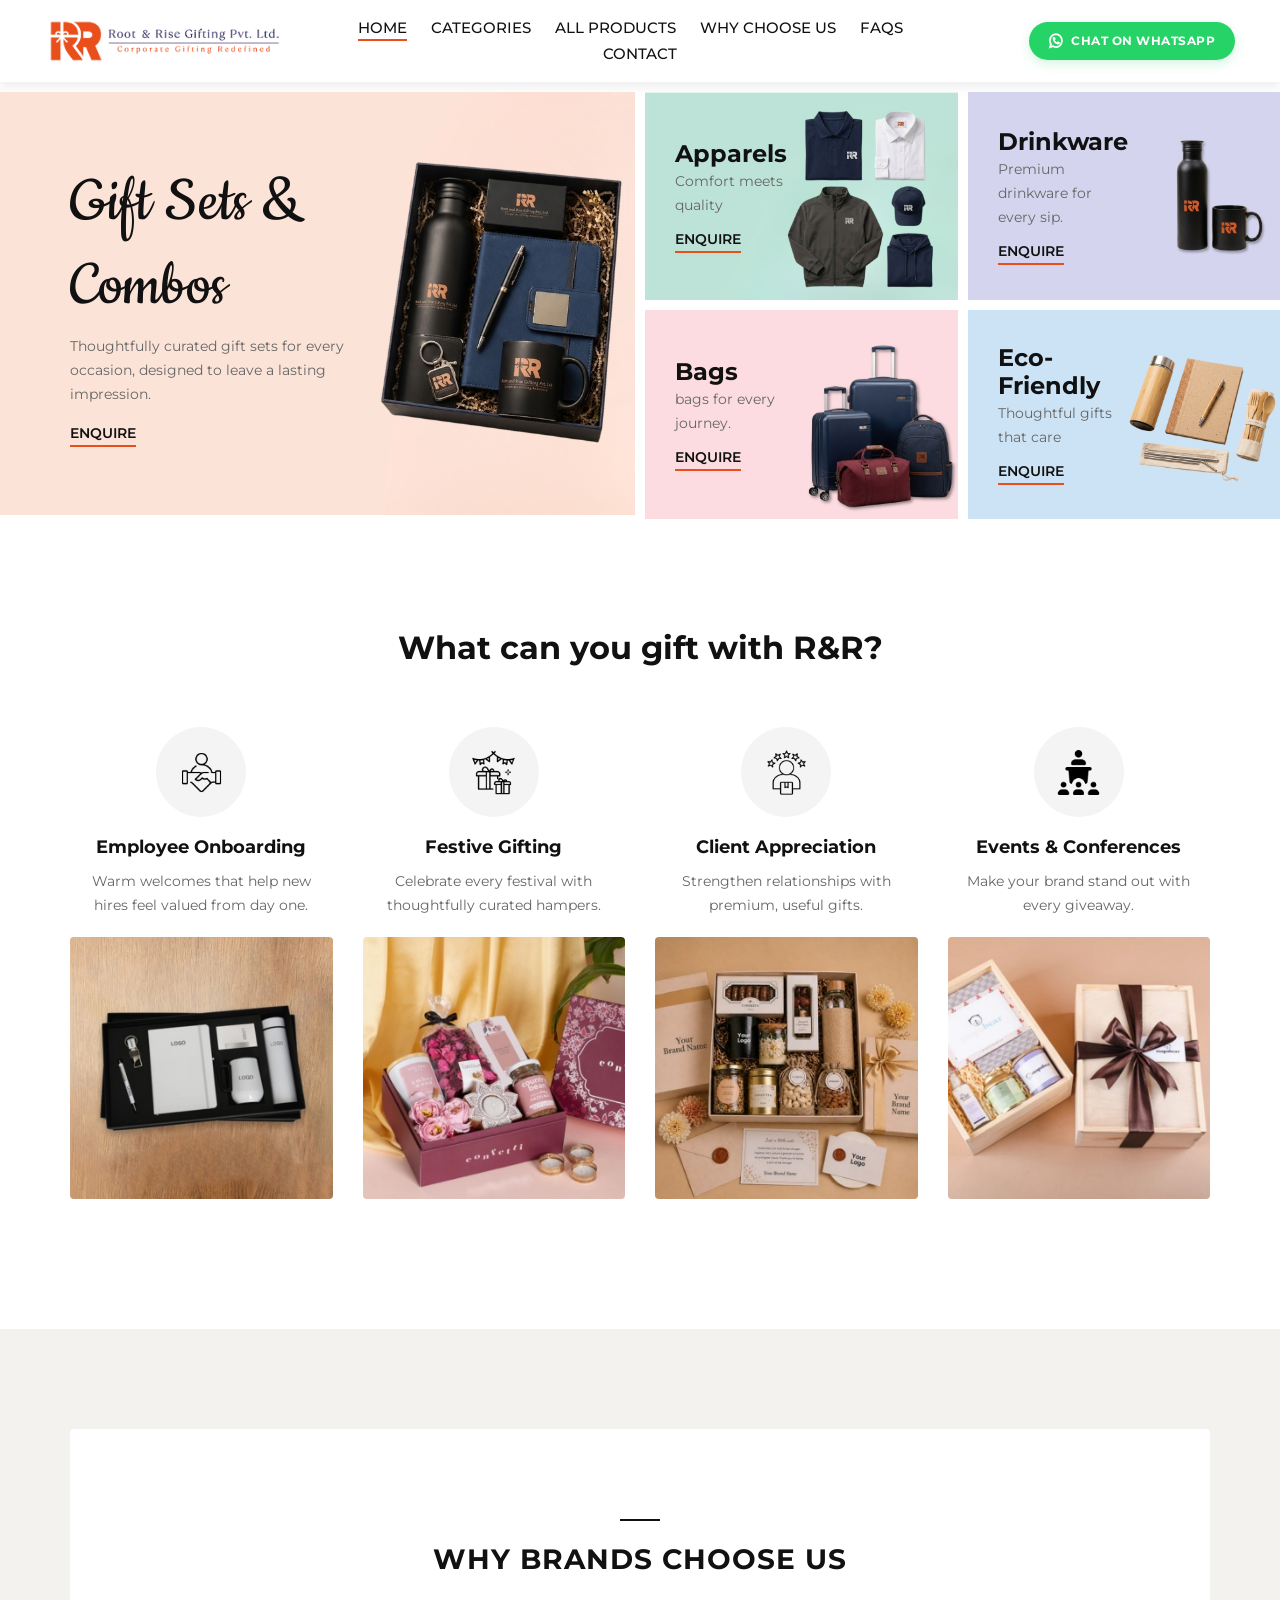
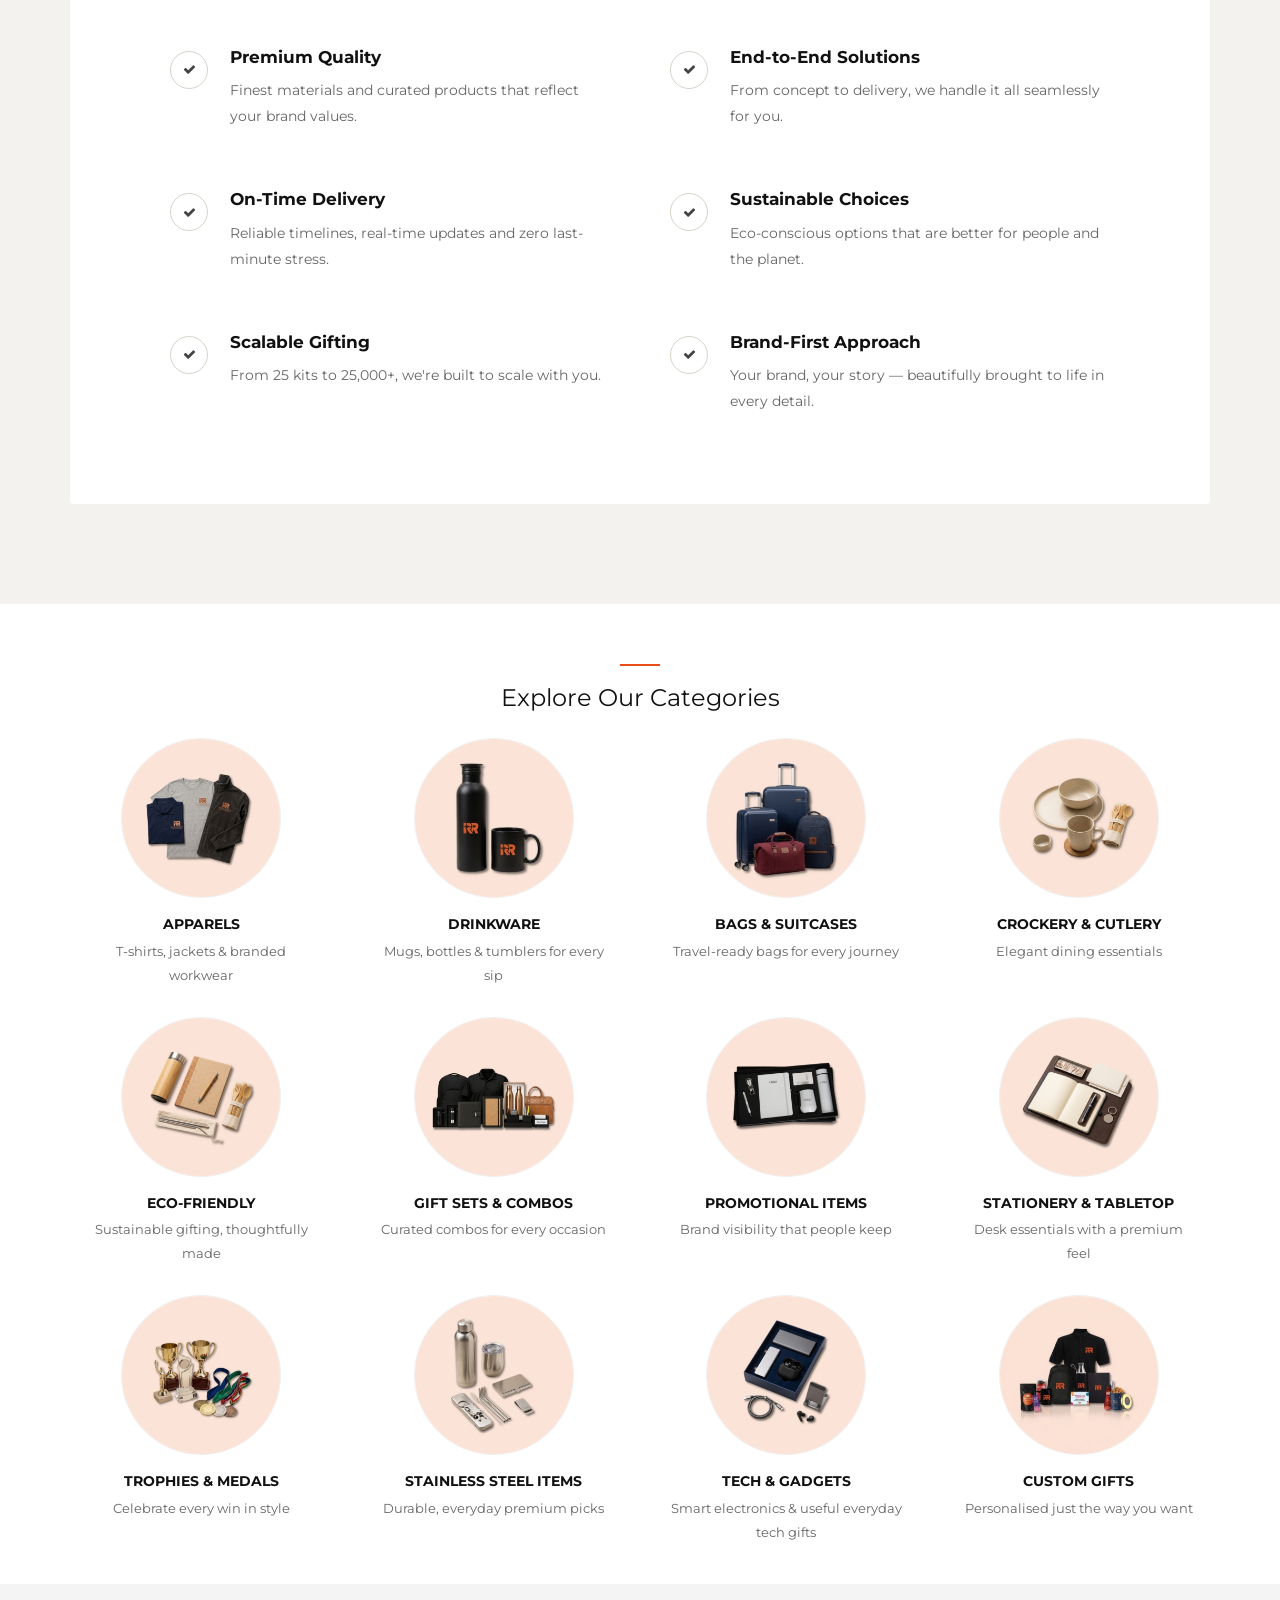
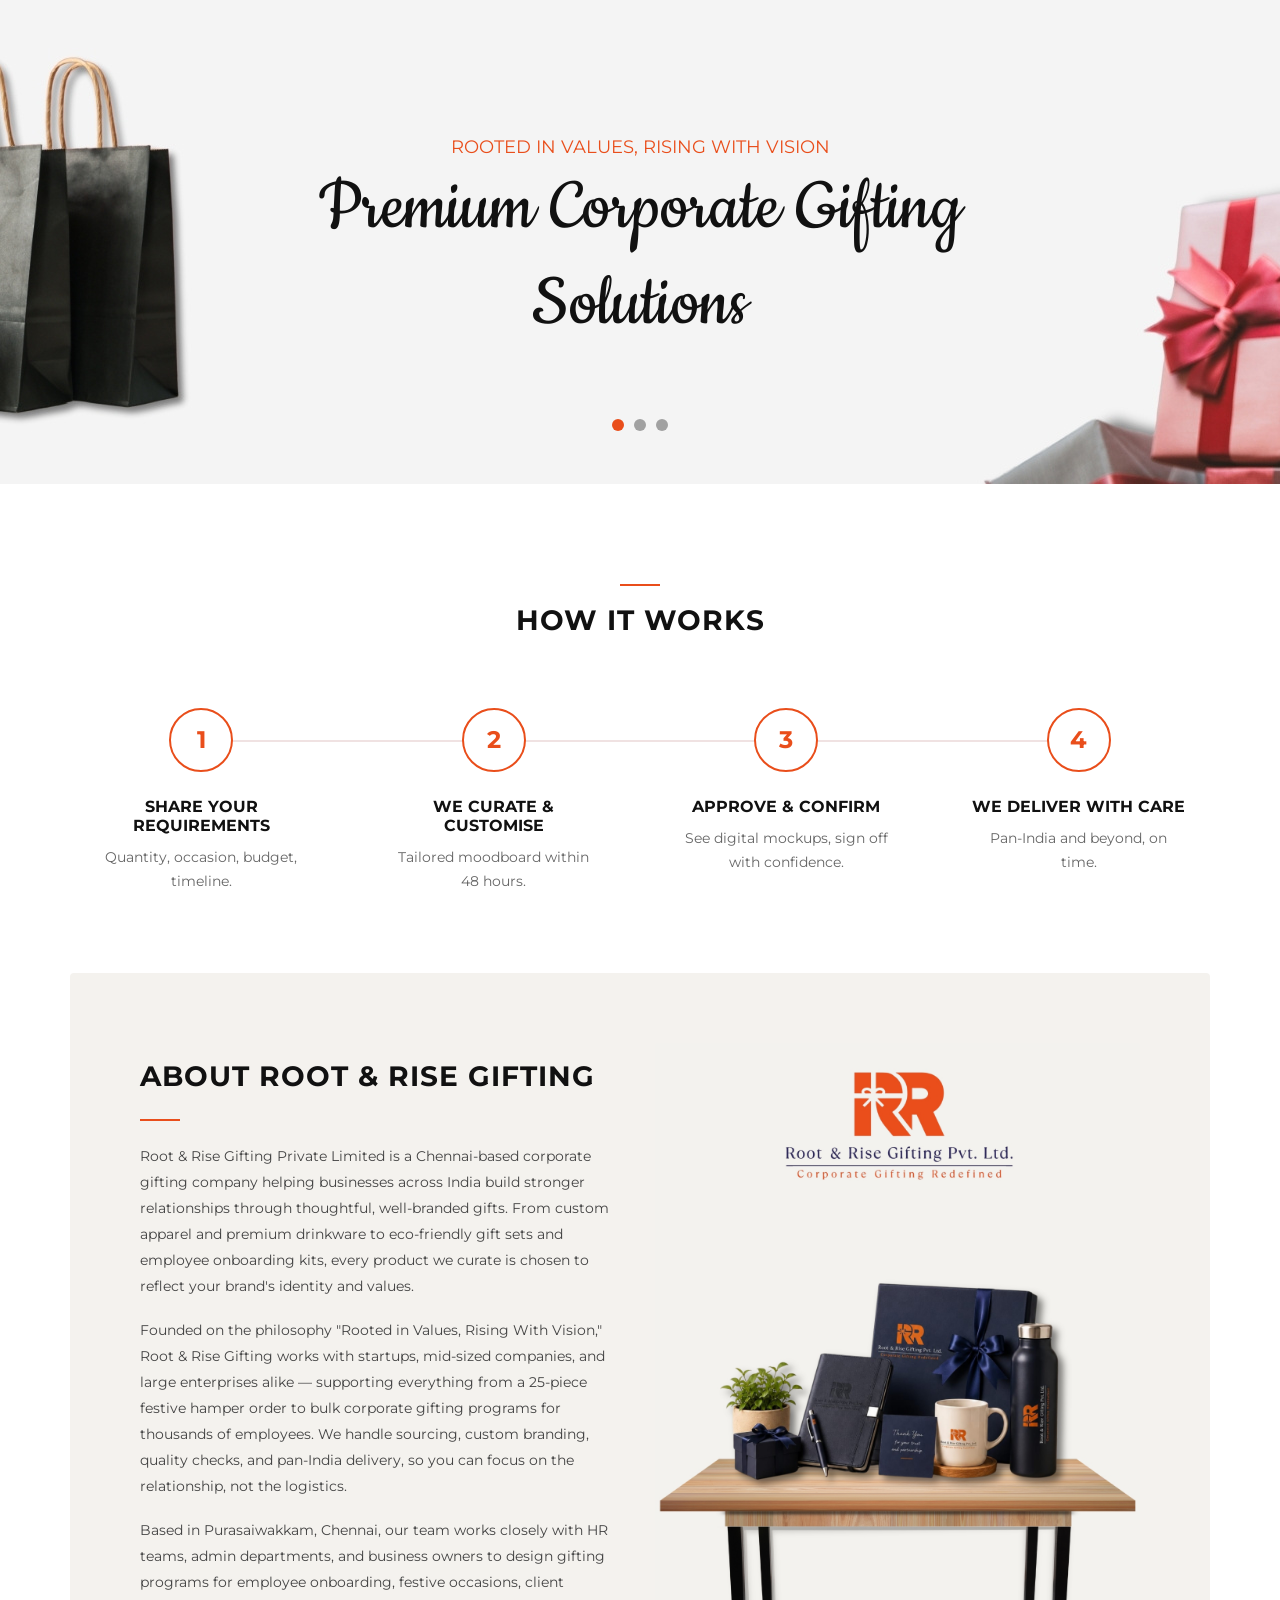
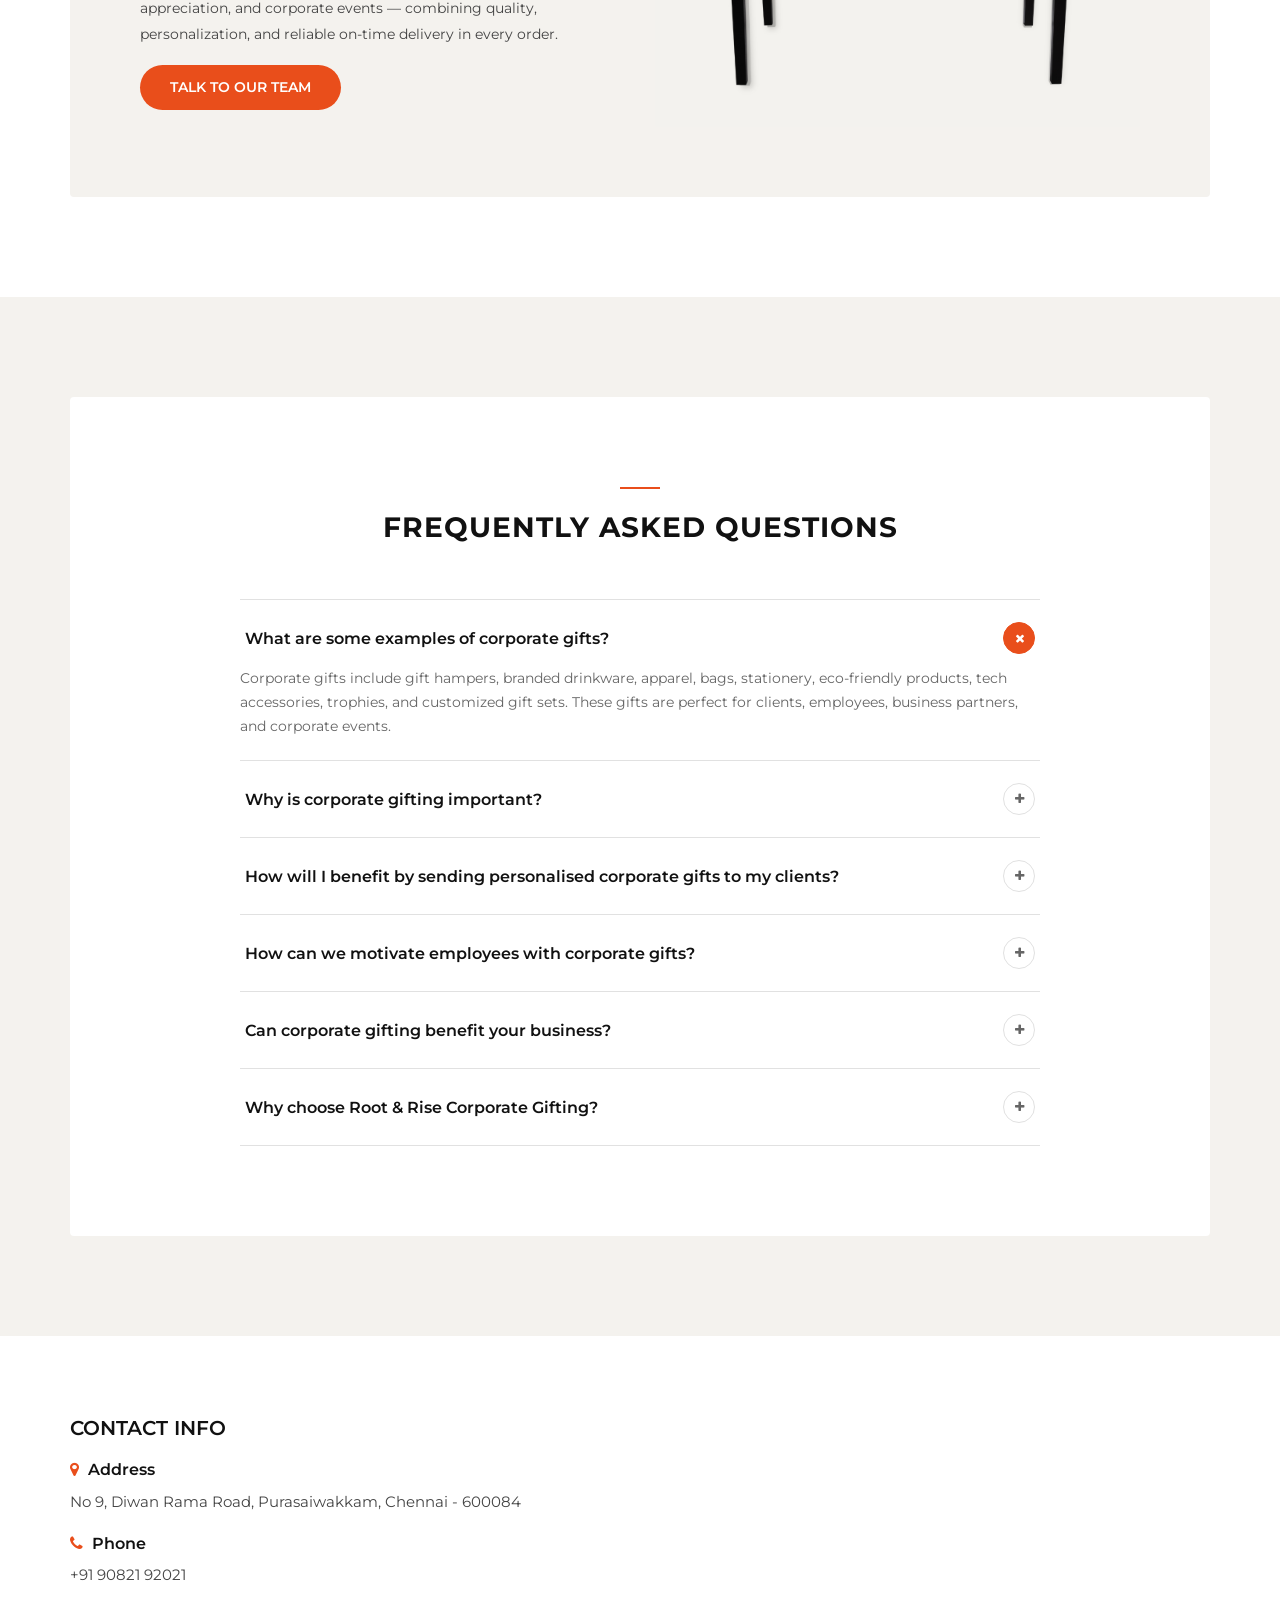
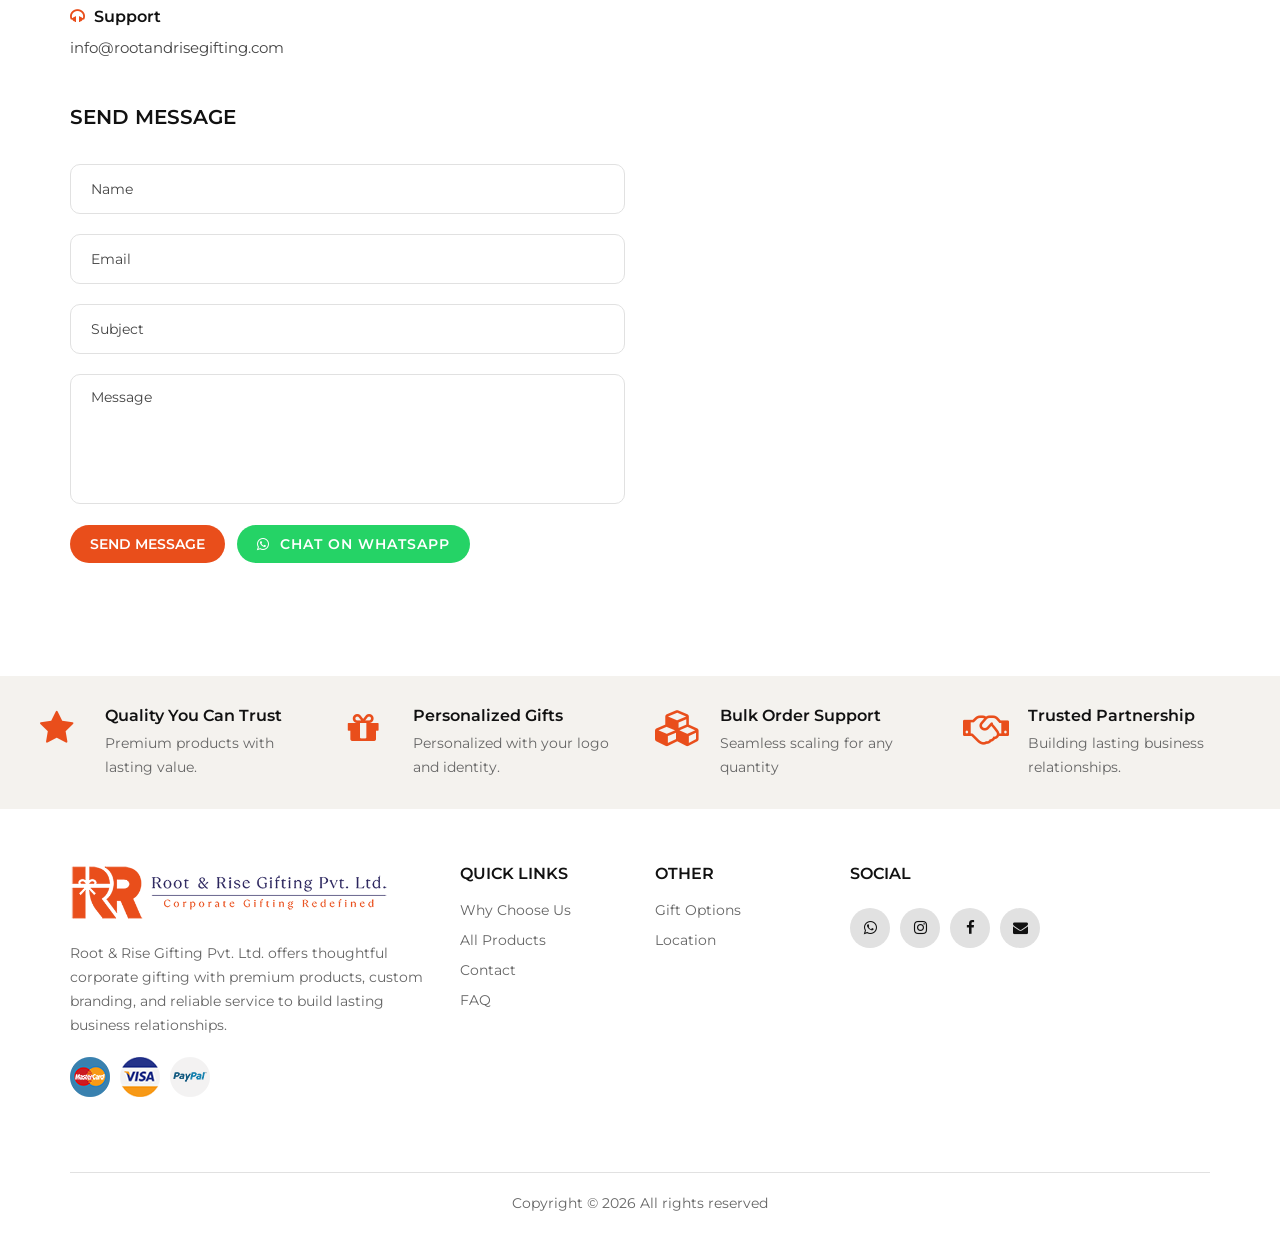
==== commit c1a484dc: "Update fav" ====
--- a/index.html
+++ b/index.html
@@ -20,8 +20,10 @@
 
     <!-- Favicon -->
     <link rel="icon" href="/favicon.ico" sizes="any">
+    <link rel="icon" type="image/png" sizes="16x16" href="img/favicon-16x16.png">
     <link rel="icon" type="image/png" sizes="32x32" href="img/favicon-32x32.png">
-    <link rel="icon" type="image/png" sizes="16x16" href="img/favicon-16x16.png">
+    <link rel="icon" type="image/png" sizes="48x48" href="img/fav48x48.png">
+    <link rel="icon" type="image/png" sizes="96x96" href="img/fav96x96.png">
     <link rel="apple-touch-icon" sizes="180x180" href="img/apple-touch-icon.png">
     <link rel="icon" type="image/png" sizes="192x192" href="img/android-chrome-192x192.png">
     <link rel="icon" type="image/png" sizes="512x512" href="img/android-chrome-512x512.png">
--- a/css/style.css
+++ b/css/style.css
@@ -1337,6 +1337,26 @@
 	content: "";
 }
 
+/* Keep width:height ratio consistent on medium desktop screens
+   so background-size:cover doesn't have to crop as much off the sides */
+@media only screen and (min-width: 992px) and (max-width: 1599px) {
+	.categories__item.categories__large__item {
+		height: auto;
+		aspect-ratio: 1.5 / 1;
+		min-height: 320px;
+	}
+
+	.categories__item:not(.categories__large__item) {
+		height: auto;
+		aspect-ratio: 1.5 / 1;
+		min-height: 160px;
+	}
+}
+
+.categories__item.categories__large__item[data-setbg="img/categories/category-1.jpg"] {
+	background-position: top right;
+}
+
 /*---------------------
   Product
 -----------------------*/
@@ -1963,9 +1983,15 @@
 	margin-bottom: 60px;
 }
 
-	.why-choose__item:last-child {
-		margin-bottom: 0;
-	}
+.why-choose__item:last-child {
+	margin-bottom: 0;
+}
+
+@media only screen and (max-width: 991px) {
+	.why-choose__card .col-lg-6:first-child .why-choose__item:last-child {
+		margin-bottom: 60px;
+	}
+}
 
 .why-choose__check {
 	flex: 0 0 38px;
@@ -3416,6 +3442,101 @@
 
 .blog__sidebar__tags a:last-child {
 	margin-right: 0;
+}
+
+/*---------------------
+  About Us
+-----------------------*/
+
+.about-us {
+	background: #ffffff;
+}
+
+.about-us__card {
+	background: #f4f2ee;
+	padding: 70px;
+	border-radius: 4px;
+}
+
+.about-us__line {
+	display: block;
+	width: 40px;
+	height: 2px;
+	background: #e94e1b;
+	margin-bottom: 22px;
+}
+
+.about-us__text h4 {
+	font-weight: 700;
+	font-size: 28px;
+	letter-spacing: 1px;
+	text-transform: uppercase;
+	color: #111111;
+	margin-bottom: 25px;
+}
+
+.about-us__text p {
+	color: #444444;
+	line-height: 26px;
+	margin-bottom: 18px;
+}
+
+.about-us__pic {
+	border-radius: 4px;
+	overflow: hidden;
+}
+
+.about-us__pic img {
+	width: 100%;
+	display: block;
+}
+
+.about-us__btn--mobile {
+	display: none;
+}
+
+@media only screen and (max-width: 767px) {
+	.about-us__btn--desktop {
+		display: none;
+	}
+
+	.about-us__btn--mobile {
+		display: block;
+		width: 100%;
+		text-align: center;
+		margin-top: 18px;
+		padding: 12px 20px;
+		box-sizing: border-box;
+	}
+}
+
+@media only screen and (max-width: 767px) {
+	.about-us__card {
+		padding: 40px 25px;
+	}
+
+	.about-us__pic {
+		margin-top: 30px;
+	}
+}
+
+/* Tighten the gap between How It Works and About Us sections */
+.how-it-works {
+	padding-bottom: 40px;
+}
+
+.about-us {
+	padding-top: 40px;
+}
+
+@media only screen and (max-width: 767px) {
+	.how-it-works {
+		padding-bottom: 25px;
+	}
+
+	.about-us {
+		padding-top: 25px;
+	}
 }
 
 /*---------------------
@@ -4534,7 +4655,7 @@
 }
 
 .categories__text {
-	max-width: 50%;
+	max-width: 48%;
 }
 
 .categories__item.categories__large__item .categories__text {
